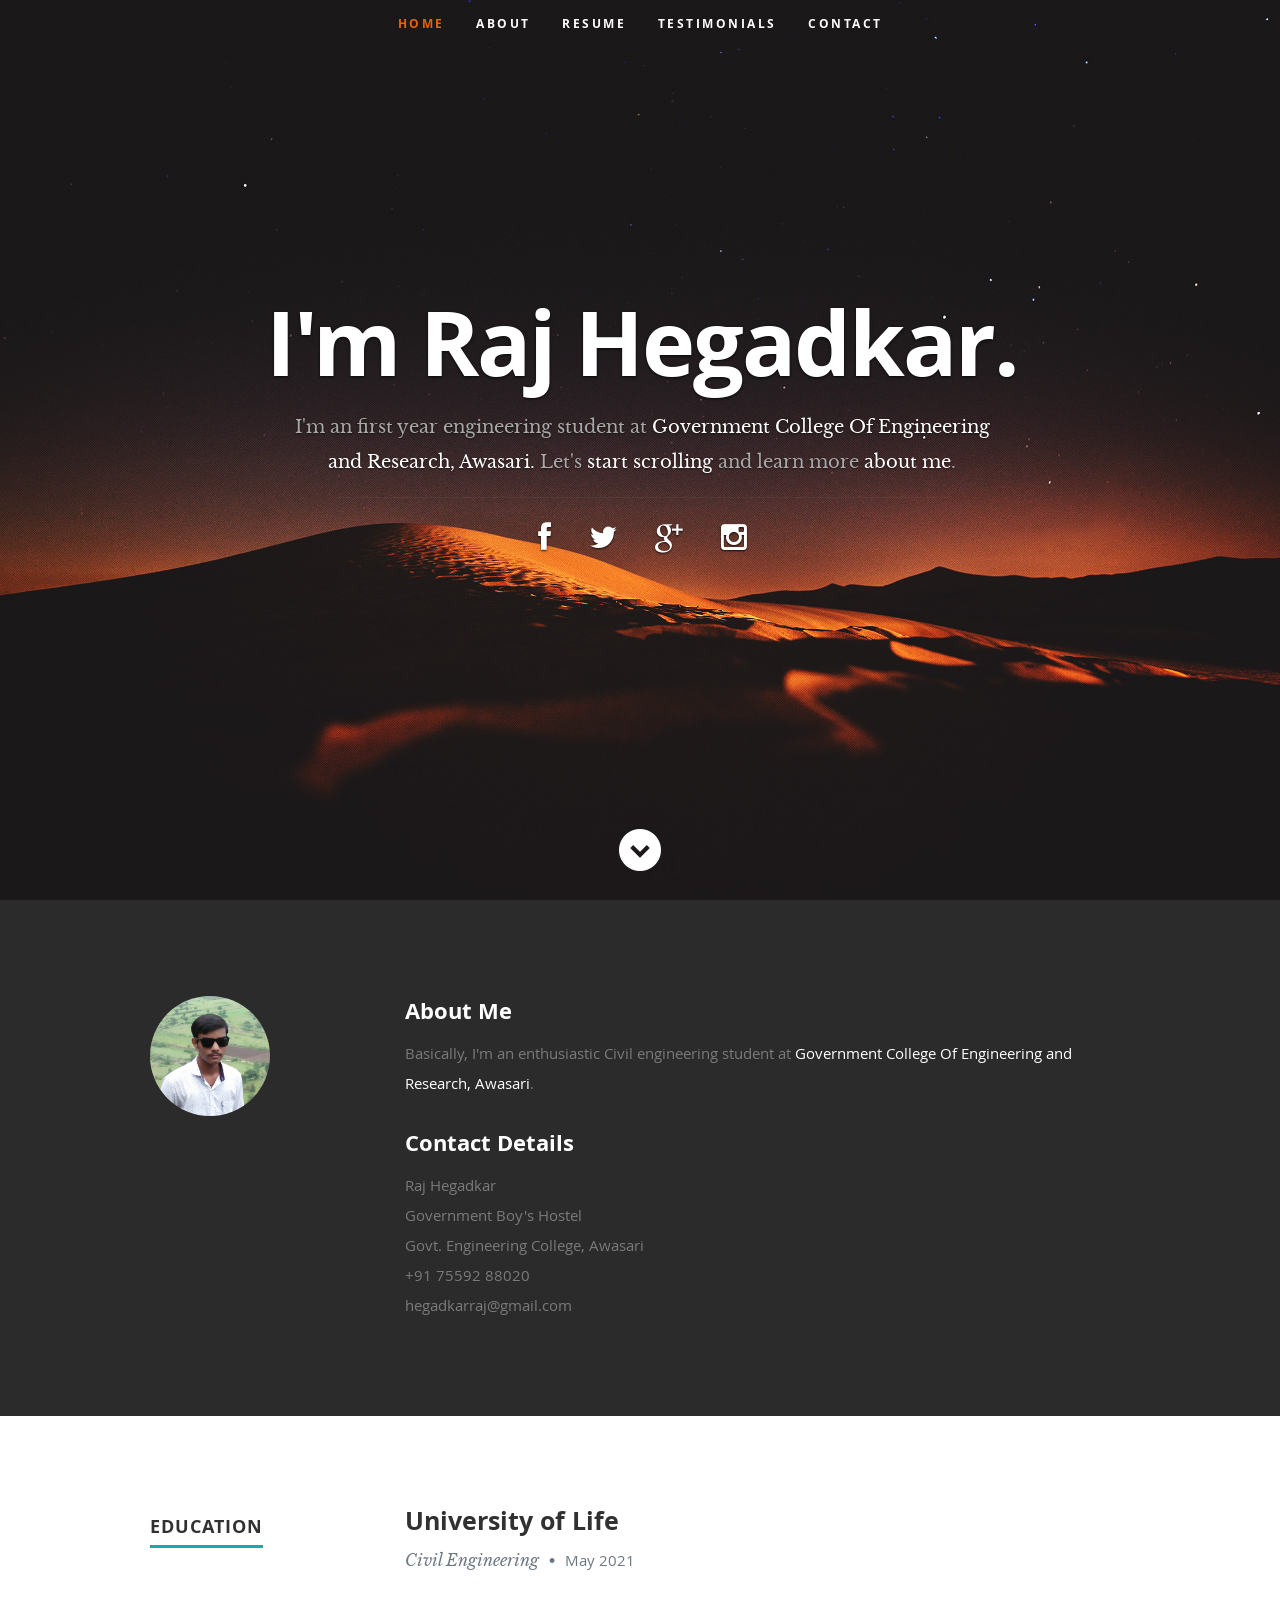
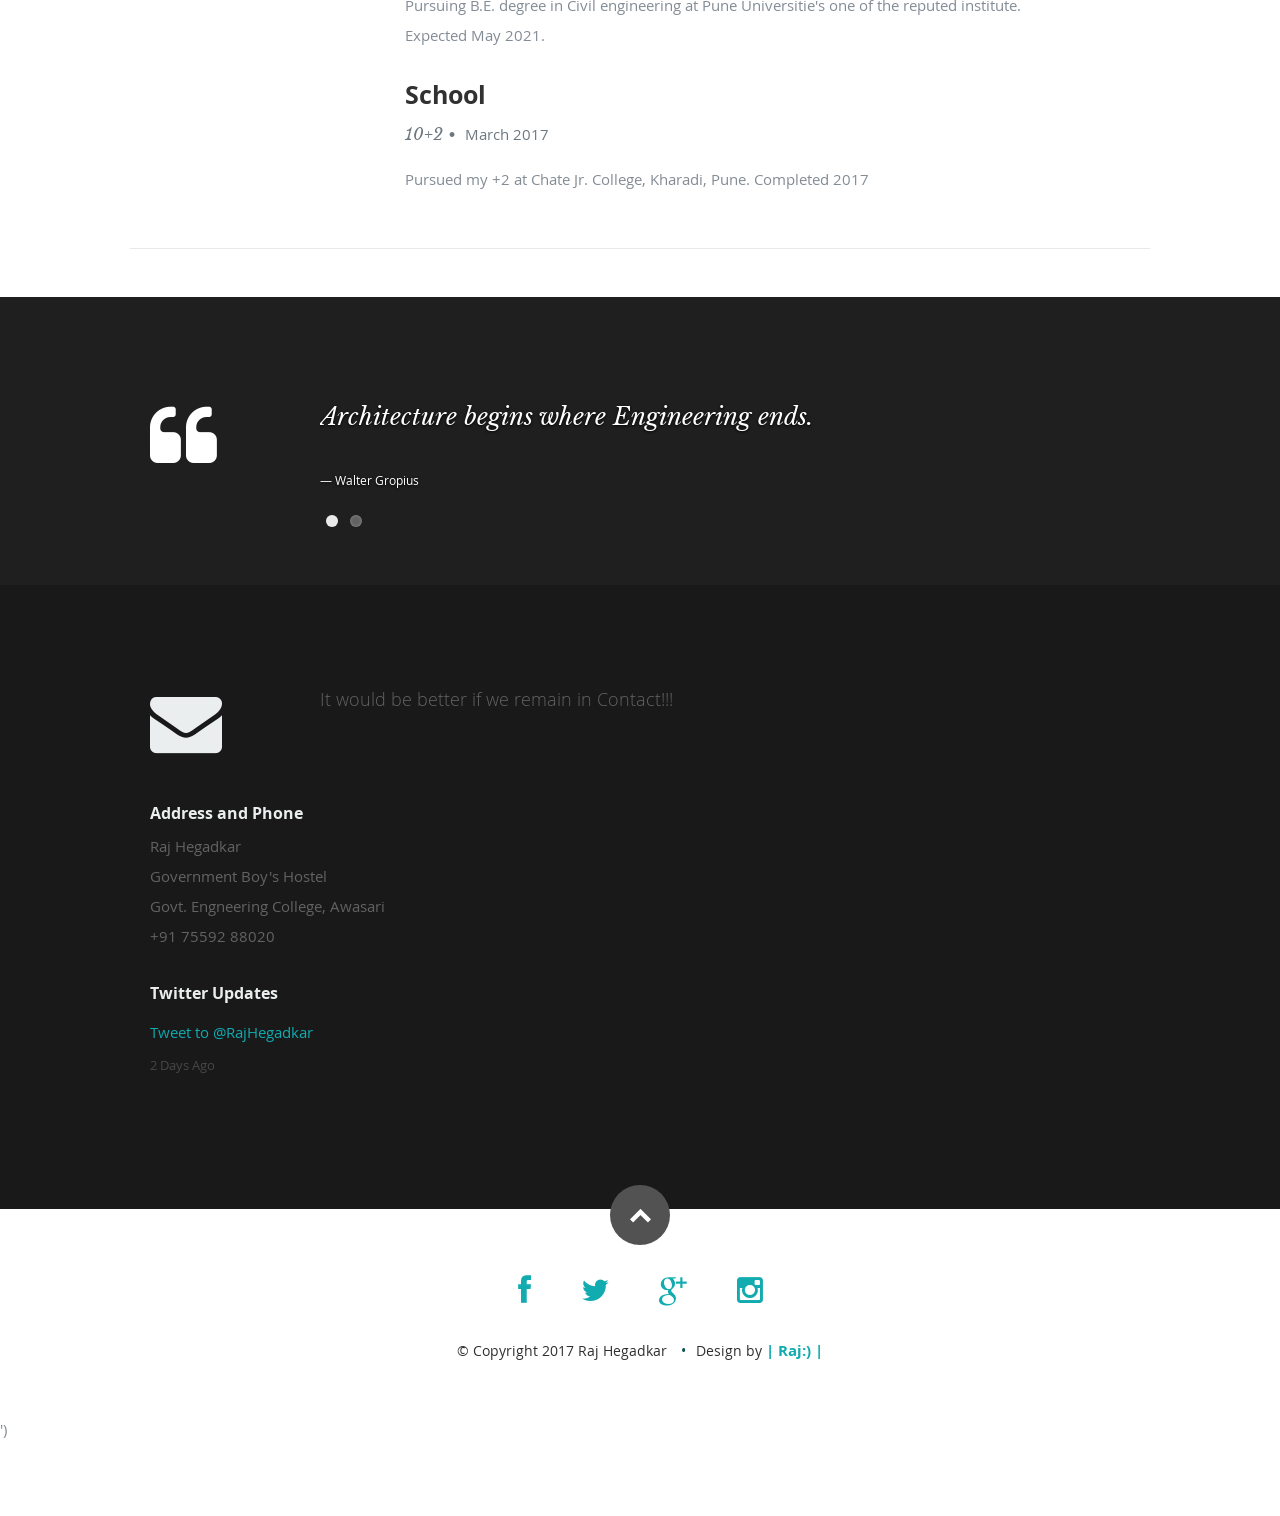
==== index.html @ 11635471 "Update index.html" ====
<!DOCTYPE html>
<!--[if lt IE 8 ]><html class="no-js ie ie7" lang="en"> <![endif]-->
<!--[if IE 8 ]><html class="no-js ie ie8" lang="en"> <![endif]-->
<!--[if (gte IE 8)|!(IE)]><!--><html class="no-js" lang="en"> <!--<![endif]-->
<head>

   <!--- Basic Page Needs
   ================================================== -->
   <meta charset="utf-8">
	<title>Raj Hegadkar | Civil Engineer </title>
	<meta name="description" content="">
	<meta name="author" content="">

   <!-- Mobile Specific Metas
   ================================================== -->
	<meta name="viewport" content="width=device-width, initial-scale=1, maximum-scale=1">

	<!-- CSS
    ================================================== -->
   <link rel="stylesheet" href="css/default.css">
	<link rel="stylesheet" href="css/layout.css">
   <link rel="stylesheet" href="css/media-queries.css">
   <link rel="stylesheet" href="css/magnific-popup.css">

   <!-- Script
   ================================================== -->
	<script src="js/modernizr.js"></script>

   <!-- Favicons
	================================================== -->
	<link rel="shortcut icon" href="favicon.png" >

</head>

<body>

   <!-- Header
   ================================================== -->
   <header id="home">

      <nav id="nav-wrap">

         <a class="mobile-btn" href="#nav-wrap" title="Show navigation">Show navigation</a>
	      <a class="mobile-btn" href="#" title="Hide navigation">Hide navigation</a>

         <ul id="nav" class="nav">
            <li class="current"><a class="smoothscroll" href="#home">Home</a></li>
            <li><a class="smoothscroll" href="#about">About</a></li>
	         <li><a class="smoothscroll" href="#resume">Resume</a></li>
            <li><a class="smoothscroll" href="#testimonials">Testimonials</a></li>
            <li><a class="smoothscroll" href="#contact">Contact</a></li>
         </ul> <!-- end #nav -->

      </nav> <!-- end #nav-wrap -->

      <div class="row banner">
         <div class="banner-text">
            <h1 class="responsive-headline">I'm Raj Hegadkar.</h1>
            <h3>I'm an first year engineering student at <span>Government College Of Engineering and Research, Awasari.</span> Let's <a class="smoothscroll" href="#about">start scrolling</a>
            and learn more <a class="smoothscroll" href="#about">about me</a>.</h3>
            <hr />
            <ul class="social">
               <li><a href="https://m.facebook.com/rajendra.hegadkar?ref=bookmarks"><i class="fa fa-facebook"></i></a></li>
               <li><a href="https://twitter.com/RajHegadkar"><i class="fa fa-twitter"></i></a></li>
               <li><a href="https://plus.google.com/103391126162908628549"><i class="fa fa-google-plus"></i></a></li>
               <li><a href="https://www.instagram.com/rajhegadkar/"><i class="fa fa-instagram"></i></a></li>
            </ul>
         </div>
      </div>

      <p class="scrolldown">
         <a class="smoothscroll" href="#about"><i class="icon-down-circle"></i></a>
      </p>

   </header> <!-- Header End -->


   <!-- About Section
   ================================================== -->
   <section id="about">

      <div class="row">

         <div class="three columns">

            <img class="profile-pic"  src="images/profilepic.jpg" alt="" />

         </div>

         <div class="nine columns main-col">

            <h2>About Me</h2>

            <p>Basically, I'm an enthusiastic Civil engineering student at <a href="http://www.gcoeara.ac.in/">Government College Of Engineering and Research, Awasari</a>. 
            </p>

            <div class="row">

               <div class="columns contact-details">

                  <h2>Contact Details</h2>
                  <p class="address">
						   <span>Raj Hegadkar</span><br>
						   <span>Government Boy's Hostel<br>
						     Govt. Engineering College, Awasari
                     </span><br>
						   <span>+91 75592 88020</span><br>
                     <span>hegadkarraj@gmail.com</span>
					   </p>

               </div>

               

            </div> <!-- end row -->

         </div> <!-- end .main-col -->

      </div>

   </section> <!-- About Section End-->


   <!-- Resume Section
   ================================================== -->
   <section id="resume">

      <!-- Education----------------------------------------------- -->
      <div class="row education">

         <div class="three columns header-col">
            <h1><span>Education</span></h1>
         </div>

         <div class="nine columns main-col">

            <div class="row item">

               <div class="twelve columns">

                  <h3>University of Life</h3>
                  <p class="info">Civil Engineering <span>&bull;</span> <em class="date">May 2021</em></p>

                  <p>
                  Pursuing B.E. degree in Civil engineering at Pune Universitie's one of the reputed institute.
Expected May 2021.
                  </p>

               </div>

            </div> <!-- item end -->

            <div class="row item">

               <div class="twelve columns">

                  <h3>School</h3>
                  <p class="info">10+2<span>&bull;</span> <em class="date">March 2017</em></p>

                  <p>
                  Pursued my +2 at Chate Jr. College, Kharadi, Pune.
Completed 2017
                  </p>

               </div>

            </div> <!-- item end -->

         </div> <!-- main-col end -->

      </div> <!-- End Education -->

  


   <!-- Testimonials Section
   ================================================== -->
   <section id="testimonials">

      <div class="text-container">

         <div class="row">

            <div class="two columns header-col">

               <h1><span>Client Testimonials</span></h1>

            </div>

            <div class="ten columns flex-container">

               <div class="flexslider">

                  <ul class="slides">

                     <li>
                        <blockquote>
                           <p>Architecture begins where Engineering ends.
                           </p>
                           <cite>Walter Gropius</cite>
                        </blockquote>
                     </li> <!-- slide ends -->

                     <li>
                        <blockquote>
                           <p>Go for civil engineering, because civil engineering is the branch of engineering which teaches you the most about managing people. Managing people is a skill which is very, very useful and applies almost regardless of what you do.
                           </p>
                           <cite>Sir John Harvey Jones</cite>
                        </blockquote>
                     </li> <!-- slide ends -->

                  </ul>

               </div> <!-- div.flexslider ends -->

            </div> <!-- div.flex-container ends -->

         </div> <!-- row ends -->

       </div>  <!-- text-container ends -->

   </section> <!-- Testimonials Section End-->


   <!-- Contact Section
   ================================================== -->
   <section id="contact">

         <div class="row section-head">

            <div class="two columns header-col">

               <h1><span>Get In Touch.</span></h1>

            </div>

            <div class="ten columns">

                  <p class="lead">It would be better if we remain in Contact!!!
                  </p>

            </div>

         </div>

         <div class="row">


            <aside class="four columns footer-widgets">

               <div class="widget widget_contact">

					   <h4>Address and Phone</h4>
					   <p class="address">
						   Raj Hegadkar<br>
						   Government Boy's Hostel<br>
						   Govt. Engneering College, Awasari<br>
						   <span>+91 75592 88020</span>
					   </p>

				   </div>

               <div class="widget widget_tweets">

                  <h4 class="widget-title">Twitter Updates</h4>

                  <ul id="twitter">
                     <li>
                        <span>
                        <a href="https://twitter.com/intent/tweet?screen_name=RajHegadkar&ref_src=twsrc%5Etfw" class="twitter-mention-button" data-show-count="false">Tweet to @RajHegadkar</a><script async src="//platform.twitter.com/widgets.js" charset="utf-8"></script>
                        </span>
                        <b><a href="#">2 Days Ago</a></b>
                     </li>
                  </ul>

		         </div>

            </aside>

      </div>

   </section> <!-- Contact Section End-->


   <!-- footer
   ================================================== -->
   <footer>

      <div class="row">

         <div class="twelve columns">

            <ul class="social-links">
               <li><a href="https://m.facebook.com/rajendra.hegadkar?ref=bookmarks"><i class="fa fa-facebook"></i></a></li>
               <li><a href="https://twitter.com/RajHegadkar"><i class="fa fa-twitter"></i></a></li>
               <li><a href="https://plus.google.com/103391126162908628549"><i class="fa fa-google-plus"></i></a></li>
               <li><a href="https://www.instagram.com/rajhegadkar/"><i class="fa fa-instagram"></i></a></li>
            </ul>

            <ul class="copyright">
               <li>&copy; Copyright 2017 Raj Hegadkar</li>
               <li>Design by <a href="https://www.instagram.com/Rajhegadkar/"><b>| Raj:) |</b></a></li>   
            </ul>

         </div>

         <div id="go-top"><a class="smoothscroll" title="Back to Top" href="#home"><i class="icon-up-open"></i></a></div>

      </div>

   </footer> <!-- Footer End-->

   <!-- Java Script
   ================================================== -->
   <script src="http://ajax.googleapis.com/ajax/libs/jquery/1.10.2/jquery.min.js"></script>
   <script>window.jQuery || document.write('<script src="js/jquery-1.10.2.min.js"></script>')</script>
   <script type="text/javascript" src="js/jquery-migrate-1.2.1.min.js"></script>

   <script src="js/jquery.flexslider.js"></script>
   <script src="js/waypoints.js"></script>
   <script src="js/jquery.fittext.js"></script>
   <script src="js/magnific-popup.js"></script>
   <script src="js/init.js"></script>

</body>

</html>
---- css/default.css ----
/*
=====================================================================
*   Ceevee v1.0 Default Stylesheet
*   url: styleshout.com
*   03-17-2014
=====================================================================

TOC:
a. Webfonts and Icon fonts
b. Reset
c. Default Styles
   1. Basic
   2. Typography
   3. Links
   4. Images
   5. Buttons
   6. Forms
d. Grid
e. Others
   1. Clearing
   2. Misc

=====================================================================  */

/* ------------------------------------------------------------------ */
/* a. Webfonts and Icon fonts
 ------------------------------------------------------------------ */

@import url("fonts.css");
@import url("fontello/css/fontello.css");
@import url("font-awesome/css/font-awesome.min.css");

/* ------------------------------------------------------------------
/* b. Reset
      Adapted from:
      Normalize.css - https://github.com/necolas/normalize.css/
      HTML5 Doctor Reset - html5doctor.com/html-5-reset-stylesheet/
/* ------------------------------------------------------------------ */

html, body, div, span, object, iframe,
h1, h2, h3, h4, h5, h6, p, blockquote, pre,
abbr, address, cite, code,
del, dfn, em, img, ins, kbd, q, samp,
small, strong, sub, sup, var,
b, i,
dl, dt, dd, ol, ul, li,
fieldset, form, label, legend,
table, caption, tbody, tfoot, thead, tr, th, td,
article, aside, canvas, details, figcaption, figure,
footer, header, hgroup, menu, nav, section, summary,
time, mark, audio, video {
   margin: 0;
   padding: 0;
   border: 0;
   outline: 0;
   font-size: 100%;
   vertical-align: baseline;
   background: transparent;
}

article,aside,details,figcaption,figure,
footer,header,hgroup,menu,nav,section {
   display: block;
}

audio,
canvas,
video {
   display: inline-block;
}

audio:not([controls]) {
   display: none;
   height: 0;
}

[hidden] { display: none; }

code, kbd, pre, samp {
   font-family: monospace, serif;
   font-size: 1em;
}

pre {
   white-space: pre;
   white-space: pre-wrap;
   word-wrap: break-word;
}

blockquote, q { quotes: &#8220 &#8220; }

blockquote:before, blockquote:after,
q:before, q:after {
   content: '';
   content: none;
}

ins {
   background-color: #ff9;
   color: #000;
   text-decoration: none;
}

mark {
   background-color: #A7F4F6;
   color: #555;
}

del { text-decoration: line-through; }

abbr[title], dfn[title] {
   border-bottom: 1px dotted;
   cursor: help;
}

table {
   border-collapse: collapse;
   border-spacing: 0;
}


/* ------------------------------------------------------------------ */
/* c. Default and Basic Styles
      Adapted from:
      Skeleton CSS Framework - http://www.getskeleton.com/
      Typeplate Typographic Starter Kit - http://typeplate.com/
/* ------------------------------------------------------------------ */

/*  1. Basic  ------------------------------------------------------- */

*,
*:before,
*:after {
   -moz-box-sizing: border-box;
   -webkit-box-sizing: border-box;
   box-sizing: border-box;
}

html {
   font-size: 62.5%;
   -webkit-font-smoothing: antialiased;
}

body {
   background: #fff;
   font-family: 'opensans-regular', sans-serif;
   font-weight: normal;
   font-size: 15px;
   line-height: 30px;
	color: #838C95;

   -webkit-font-smoothing: antialiased; /* Fix for webkit rendering */
	-webkit-text-size-adjust: 100%;
}

/*  2. Typography
       Vertical rhythm with leading derived from 6
--------------------------------------------------------------------- */

h1, h2, h3, h4, h5, h6 {
   color: #313131;
	font-family: 'opensans-bold', sans-serif;
   font-weight: normal;
}
h1 a, h2 a, h3 a, h4 a, h5 a, h6 a { font-weight: inherit; }
h1 { font-size: 38px; line-height: 42px; margin-bottom: 12px; letter-spacing: -1px; }
h2 { font-size: 28px; line-height: 36px; margin-bottom: 6px; }
h3 { font-size: 22px; line-height: 30px; margin-bottom: 12px; }
h4 { font-size: 20px; line-height: 30px; margin-bottom: 6px; }
h5 { font-size: 18px; line-height: 30px; }
h6 { font-size: 14px; line-height: 30px; }
.subheader { }

p { margin: 0 0 30px 0; }
p img { margin: 0; }
p.lead {
   font: 19px/36px 'opensans-light', sans-serif;
   margin-bottom: 18px;
}

/* for 'em' and 'strong' tags, font-size and line-height should be same with
the body tag due to rendering problems in some browsers */
em { font: 15px/30px 'opensans-italic', sans-serif; }
strong, b { font: 15px/30px 'opensans-bold', sans-serif; }
small { font-size: 11px; line-height: inherit; }

/*	Blockquotes */
blockquote {
   margin: 30px 0px;
   padding-left: 40px;
   position: relative;
}
blockquote:before {
   content: "\201C";
   opacity: 0.45;
   font-size: 80px;
   line-height: 0px;
   margin: 0;
   font-family: arial, sans-serif;

   position: absolute;
   top:  30px;
	left: 0;
}
blockquote p {
   font-family: 'librebaskerville-italic', serif;
   padding: 0;
   font-size: 18px;
   line-height: 36px;
}
blockquote cite {
   display: block;
   font-size: 12px;
   font-style: normal;
   line-height: 18px;
}
blockquote cite:before { content: "\2014 \0020"; }
blockquote cite a,
blockquote cite a:visited { color: #8B9798; border: none }

/* ---------------------------------------------------------------------
/*  Pull Quotes Markup
/*
    <aside class="pull-quote">
		<blockquote>
			<p></p>
		</blockquote>
	 </aside>
/*
/* --------------------------------------------------------------------- */
.pull-quote {
   position: relative;
	padding: 18px 30px 18px 0px;
}
.pull-quote:before,
.pull-quote:after {
	height: 1em;
	opacity: 0.45;
	position: absolute;
	font-size: 80px;
   font-family: Arial, Sans-Serif;
}
.pull-quote:before {
	content: "\201C";
	top:  33px;
	left: 0;
}
.pull-quote:after {
	content: '\201D';
	bottom: -33px;
	right: 0;
}
.pull-quote blockquote {
   margin: 0;
}
.pull-quote blockquote:before {
   content: none;
}

/* Abbreviations */
abbr {
   font-family: 'opensans-bold', sans-serif;
	font-variant: small-caps;
	text-transform: lowercase;
   letter-spacing: .5px;
	color: gray;
}
abbr:hover { cursor: help; }

/* drop cap */
.drop-cap:first-letter {
	float: left;
	margin: 0;
	padding: 14px 6px 0 0;
	font-size: 84px;
	font-family: /* Copperplate */ 'opensans-bold', sans-serif;
   line-height: 60px;
	text-indent: 0;
	background: transparent;
	color: inherit;
}

hr { border: solid #E3E3E3; border-width: 1px 0 0; clear: both; margin: 11px 0 30px; height: 0; }


/*  3. Links  ------------------------------------------------------- */

a, a:visited {
   text-decoration: none;
   outline: 0;
   color: #11ABB0;

   -webkit-transition: color .3s ease-in-out;
   -moz-transition: color .3s ease-in-out;
   -o-transition: color .3s ease-in-out;
   transition: color .3s ease-in-out;
}
a:hover, a:focus { color: #313131; }
p a, p a:visited { line-height: inherit; }


/*  4. List  --------------------------------------------------------- */

ul, ol { margin-bottom: 24px; margin-top: 12px; }
ul { list-style: none outside; }
ol { list-style: decimal; }
ol, ul.square, ul.circle, ul.disc { margin-left: 30px; }
ul.square { list-style: square outside; }
ul.circle { list-style: circle outside; }
ul.disc { list-style: disc outside; }
ul ul, ul ol,
ol ol, ol ul { margin: 6px 0 6px 30px; }
ul ul li, ul ol li,
ol ol li, ol ul li { margin-bottom: 6px; }
li { line-height: 18px; margin-bottom: 12px; }
ul.large li { }
li p { }

/* ---------------------------------------------------------------------
/*  Stats Tab Markup

    <ul class="stats-tabs">
		<li><a href="#">[value]<b>[name]</b></a></li>
	 </ul>

    Extend this object into your markup.
/*
/* --------------------------------------------------------------------- */
.stats-tabs {
   padding: 0;
   margin: 24px 0;
}
.stats-tabs li {
	display: inline-block;
	margin: 0 10px 18px 0;
	padding: 0 10px 0 0;
	border-right: 1px solid #ccc;
}
.stats-tabs li:last-child {
	margin: 0;
	padding: 0;
	border: none;
}
.stats-tabs li a {
	display: inline-block;
	font-size: 22px;
	font-family: 'opensans-bold', sans-serif;
   border: none;
   color: #313131;
}
.stats-tabs li a:hover {
   color:#11ABB0;
}
.stats-tabs li a b {
	display: block;
	margin: 6px 0 0 0;
	font-size: 13px;
	font-family: 'opensans-regular', sans-serif;
   color: #8B9798;
}

/* definition list */
dl { margin: 12px 0; }
dt { margin: 0; color:#11ABB0; }
dd { margin: 0 0 0 20px; }

/* Lining Definition Style Markup */
.lining dt,
.lining dd {
	display: inline;
	margin: 0;
}
.lining dt + dt:before,
.lining dd + dt:before {
	content: "\A";
	white-space: pre;
}
.lining dd + dd:before {
	content: ", ";
}
.lining dd:before {
	content: ": ";
	margin-left: -0.2em;
}

/* Dictionary Definition Style Markup */
.dictionary-style dt {
	display: inline;
	counter-reset: definitions;
}
.dictionary-style dt + dt:before {
	content: ", ";
	margin-left: -0.2em;
}
.dictionary-style dd {
	display: block;
	counter-increment: definitions;
}
.dictionary-style dd:before {
	content: counter(definitions, decimal) ". ";
}

/* Pagination */
.pagination {
   margin: 36px auto;
   text-align: center;
}
.pagination ul li {
   display: inline-block;
   margin: 0;
   padding: 0;
}
.pagination .page-numbers {
   font: 15px/18px 'opensans-bold', sans-serif;
   display: inline-block;
   padding: 6px 10px;
   margin-right: 3px;
   margin-bottom: 6px;
	color: #6E757C;
	background-color: #E6E8EB;

	-webkit-transition: all 200ms ease-in-out;
	-moz-transition: all 200ms ease-in-out;
	-o-transition: all 200ms ease-in-out;
	-ms-transition: all 200ms ease-in-out;
	transition: all 200ms ease-in-out;

   -moz-border-radius: 3px;
   -webkit-border-radius: 3px;
   -khtml-border-radius: 3px;
	border-radius: 3px;
}
.pagination .page-numbers:hover {
   background: #838A91;
   color: #fff;
}
.pagination .current,
.pagination .current:hover {
   background-color: #11ABB0;
   color: #fff;
}
.pagination .inactive,
.pagination .inactive:hover {
   background-color: #E6E8EB;
	color: #A9ADB2;
}
.pagination .prev, .pagination .next {}

/*  5. Images  --------------------------------------------------------- */

img {
   max-width: 100%;
   height: auto;
}
img.pull-right { margin: 12px 0px 0px 18px; }
img.pull-left { margin: 12px 18px 0px 0px; }

/*  6. Buttons  --------------------------------------------------------- */

.button,
.button:visited,
button,
input[type="submit"],
input[type="reset"],
input[type="button"] {
   font: 16px/30px 'opensans-bold', sans-serif;
   background: #11ABB0;
   display: inline-block;
	text-decoration: none;
   letter-spacing: 0;
   color: #fff;
	padding: 12px 20px;
	margin-bottom: 18px;
   border: none;
   cursor: pointer;
   height: auto;

   -webkit-transition: all .2s ease-in-out;
	-moz-transition: all .2s ease-in-out;
	-o-transition: all .2s ease-in-out;
	-ms-transition: all .2s ease-in-out;
	transition: all .2s ease-in-out;

   -moz-border-radius: 3px;
   -webkit-border-radius: 3px;
   -khtml-border-radius: 3px;
   border-radius: 3px;
}

.button:hover,
button:hover,
input[type="submit"]:hover,
input[type="reset"]:hover,
input[type="button"]:hover {
   background: #3d4145;
   color: #fff;
}

.button:active,
button:active,
input[type="submit"]:active,
input[type="reset"]:active,
input[type="button"]:active {
   background: #3d4145;
   color: #fff;
}

.button.full-width,
button.full-width,
input[type="submit"].full-width,
input[type="reset"].full-width,
input[type="button"].full-width {
	width: 100%;
	padding-left: 0 !important;
	padding-right: 0 !important;
	text-align: center;
}

/* Fix for odd Mozilla border & padding issues */
button::-moz-focus-inner,
input::-moz-focus-inner {
    border: 0;
    padding: 0;
}


/*  7. Forms  --------------------------------------------------------- */

form { margin-bottom: 24px; }
fieldset { margin-bottom: 24px; }

input[type="text"],
input[type="password"],
input[type="email"],
textarea,
select {
   display: block;
   padding: 18px 15px;
   margin: 0 0 24px 0;
   border: 0;
   outline: none;
   vertical-align: middle;
   min-width: 225px;
	max-width: 100%;
   font-size: 15px;
   line-height: 24px;
	color: #647373;
	background: #D3D9D9;

}

/* select { padding: 0;
   width: 220px;
   } */

input[type="text"]:focus,
input[type="password"]:focus,
input[type="email"]:focus,
textarea:focus {
   color: #B3B7BC;
	background-color: #3d4145;
}

textarea { min-height: 220px; }

label,
legend {
   font: 16px/24px 'opensans-bold', sans-serif;
	margin: 12px 0;
   color: #3d4145;
   display: block;
}
label span,
legend span {
	color: #8B9798;
   font: 14px/24px 'opensans-regular', sans-serif;
}

input[type="checkbox"],
input[type="radio"] {
    font-size: 15px;
    color: #737373;
}

input[type="checkbox"] { display: inline; }

/* ------------------------------------------------------------------ */
/* d. Grid
---------------------------------------------------------------------
   gutter = 40px.
/* ------------------------------------------------------------------ */

/* default
--------------------------------------------------------------- */
.row {
   width: 96%;
   max-width: 1020px;
   margin: 0 auto;
}
/* fixed width for IE8 */
.ie .row { width: 1000px ; }

.narrow .row { max-width: 980px; }

.row .row { width: auto; max-width: none; margin: 0 -20px; }

/* row clearing */
.row:before,
.row:after {
    content: " ";
    display: table;
}
.row:after {
    clear: both;
}

.column, .columns {
   position: relative;
   padding: 0 20px;
   min-height: 1px;
   float: left;
}
.column.centered, .columns.centered  {
    float: none;
    margin: 0 auto;
}

/* removed gutters */
.row.collapsed > .column,
.row.collapsed > .columns,
.column.collapsed, .columns.collapsed  { padding: 0; }

[class*="column"] + [class*="column"]:last-child { float: right; }
[class*="column"] + [class*="column"].end { float: right; }

/* column widths */
.row .one         { width: 8.33333%; }
.row .two         { width: 16.66667%; }
.row .three       { width: 25%; }
.row .four        { width: 33.33333%; }
.row .five        { width: 41.66667%; }
.row .six         { width: 50%; }
.row .seven       { width: 58.33333%; }
.row .eight       { width: 66.66667%; }
.row .nine        { width: 75%; }
.row .ten         { width: 83.33333%; }
.row .eleven      { width: 91.66667%; }
.row .twelve      { width: 100%; }

/* Offsets */
.row .offset-1    { margin-left: 8.33333%; }
.row .offset-2    { margin-left: 16.66667%; }
.row .offset-3    { margin-left: 25%; }
.row .offset-4    { margin-left: 33.33333%; }
.row .offset-5    { margin-left: 41.66667%; }
.row .offset-6    { margin-left: 50%; }
.row .offset-7    { margin-left: 58.33333%; }
.row .offset-8    { margin-left: 66.66667%; }
.row .offset-9    { margin-left: 75%; }
.row .offset-10   { margin-left: 83.33333%; }
.row .offset-11   { margin-left: 91.66667%; }

/* Push/Pull */
.row .push-1      { left: 8.33333%; }
.row .pull-1      { right: 8.33333%; }
.row .push-2      { left: 16.66667%; 	}
.row .pull-2      { right: 16.66667%; }
.row .push-3      { left: 25%; }
.row .pull-3      { right: 25%;	}
.row .push-4      { left: 33.33333%; }
.row .pull-4      { right: 33.33333%; }
.row .push-5      { left: 41.66667%; }
.row .pull-5      { right: 41.66667%; }
.row .push-6      { left: 50%; }
.row .pull-6      { right: 50%; }
.row .push-7      { left: 58.33333%; }
.row .pull-7      { right: 58.33333%; }
.row .push-8      { left: 66.66667%; 	}
.row .pull-8      { right: 66.66667%; }
.row .push-9      { left: 75%; }
.row .pull-9      { right: 75%; }
.row .push-10     { left: 83.33333%; }
.row .pull-10     { right: 83.33333%; }
.row .push-11     { left: 91.66667%; }
.row .pull-11     { right: 91.66667%; }

/* block grids
--------------------------------------------------------------------- */
.bgrid-sixths [class*="column"]   { width: 16.66667%; }
.bgrid-quarters [class*="column"] { width: 25%; }
.bgrid-thirds [class*="column"]   { width: 33.33333%; }
.bgrid-halves [class*="column"]   { width: 50%; }

[class*="bgrid"] [class*="column"] + [class*="column"]:last-child { float: left; }

/* Left clearing for block grid columns - columns that changes width in
different screen sizes. Allows columns with different heights to align
properly.
--------------------------------------------------------------------- */
.first { clear: left; }   /* first column in default screen */
.s-first { clear: none; } /* first column in smaller screens */

/* smaller screens
--------------------------------------------------------------- */
@media only screen and (max-width: 900px) {

   /* block grids on small screens */
   .s-bgrid-sixths [class*="column"]   { width: 16.66667%; }
   .s-bgrid-quarters [class*="column"] { width: 25%; }
   .s-bgrid-thirds [class*="column"]   { width: 33.33333%; }
   .s-bgrid-halves [class*="column"]   { width: 50%; }

   /* block grids left clearing */
   .first { clear: none; }
   .s-first { clear: left; }

}

/* mobile wide/smaller tablets
--------------------------------------------------------------- */
@media only screen and (max-width: 767px) {

   .row {
	   width: 460px;
	   margin: 0 auto;
      padding: 0;
	}
   .column, .columns {
	   width: auto !important;
	   float: none;
	   margin-left: 0;
	   margin-right: 0;
      padding: 0 30px;
   }
   .row .row { width: auto; max-width: none; margin: 0 -30px; }

   [class*="column"] + [class*="column"]:last-child { float: none; }
   [class*="bgrid"] [class*="column"] + [class*="column"]:last-child { float: none; }

   /* Offsets */
   .row .offset-1    { margin-left: 0%; }
   .row .offset-2    { margin-left: 0%; }
   .row .offset-3    { margin-left: 0%; }
   .row .offset-4    { margin-left: 0%; }
   .row .offset-5    { margin-left: 0%; }
   .row .offset-6    { margin-left: 0%; }
   .row .offset-7    { margin-left: 0%; }
   .row .offset-8    { margin-left: 0%; }
   .row .offset-9    { margin-left: 0%; }
   .row .offset-10   { margin-left: 0%; }
   .row .offset-11   { margin-left: 0%; }
}

/* mobile narrow
--------------------------------------------------------------- */
@media only screen and (max-width: 460px) {

   .row { width: auto; }

}

/* larger screens
--------------------------------------------------------------- */
@media screen and (min-width: 1200px) {

   .wide .row { max-width: 1180px; }

}

/* ------------------------------------------------------------------ */
/* e. Others
/* ------------------------------------------------------------------ */

/*  1. Clearing
    (http://nicolasgallagher.com/micro-clearfix-hack/
--------------------------------------------------------------------- */

.cf:before,
.cf:after {
    content: " ";
    display: table;
}
.cf:after {
    clear: both;
}

/*  2. Misc -------------------------------------------------------- */

.remove-bottom { margin-bottom: 0 !important; }
.half-bottom { margin-bottom: 12px !important; }
.add-bottom { margin-bottom: 24px !important; }
.no-border { border: none; }

.text-center  { text-align: center !important; }
.text-left    { text-align: left !important; }
.text-right   { text-align: right !important; }
.pull-left    { float: left !important; }
.pull-right   { float: right !important; }
.align-center {
	margin-left: auto !important;
	margin-right: auto !important;
	text-align: center !important;
}
---- css/layout.css ----
/*
=====================================================================
*   Ceevee v1.0 Layout Stylesheet
*   url: styleshout.com
*   03-18-2014
=====================================================================

   TOC:
   a. General Styles
   b. Header Styles
   c. About Section
   d. Resume Section
   e. Portfolio Section
   f. Call To Action Section
   g. Testimonials Section
   h. Contact Section
   i. Footer

===================================================================== */

/* ------------------------------------------------------------------ */
/* a. General Styles
/* ------------------------------------------------------------------ */

body { background: #0f0f0f; }

/* ------------------------------------------------------------------ */
/* b. Header Styles
/* ------------------------------------------------------------------ */

header {
   position: relative;
   height: 800px;
   min-height: 500px;
   width: 100%;
   background: #161415 url(../images/header-background.jpg) no-repeat top center;
   background-size: cover !important;
	-webkit-background-size: cover !important;
   text-align: center;
   overflow: hidden;
}

/* vertically center banner section */
header:before {
   content: '';
   display: inline-block;
   vertical-align: middle;
   height: 100%;
}
header .banner {
   display: inline-block;
   vertical-align: middle;
   margin: 0 auto;
   width: 85%;
   padding-bottom: 30px;s
   text-align: center;
}

header .banner-text { width: 100%; }
header .banner-text h1 {
   font: 90px/1.1em 'opensans-bold', sans-serif;
   color: #fff;
   letter-spacing: -2px;
   margin: 0 auto 18px auto;
   text-shadow: 0px 1px 3px rgba(0, 0, 0, .8);
}
header .banner-text h3 {
   font: 18px/1.9em 'librebaskerville-regular', serif;
   color: #A8A8A8;
   margin: 0 auto;
   width: 70%;
   text-shadow: 0px 1px 2px rgba(0, 0, 0, .5);
}
header .banner-text h3 span,
header .banner-text h3 a {
   color: #fff;
}
header .banner-text hr {
   width: 60%;
   margin: 18px auto 24px auto;
   border-color: #2F2D2E;
   border-color: rgba(150, 150, 150, .1);
}

/* header social links */
header .social {
   margin: 24px 0;
   padding: 0;
   font-size: 30px;
   text-shadow: 0px 1px 2px rgba(0, 0, 0, .8);
}
header .social li {
   display: inline-block;
   margin: 0 15px;
   padding: 0;
}
header .social li a { color: #fff; }
header .social li a:hover { color: #11ABB0; }

/* scrolldown link */
header .scrolldown a {
   position: absolute;
   bottom: 30px;
   left: 50%;
   margin-left: -29px;
   color: #fff;
   display: block;
   height: 42px;
   width: 42px;
   font-size: 42px;
   line-height: 42px;
   color: #fff;
   border-radius: 100%;

   -webkit-transition: all .3s ease-in-out;
   -moz-transition: all .3s ease-in-out;
   -o-transition: all .3s ease-in-out;
   transition: all .3s ease-in-out;
}
header .scrolldown a:hover { color: #11ABB0; }

/* primary navigation
--------------------------------------------------------------------- */
#nav-wrap ul, #nav-wrap li, #nav-wrap a {
	 margin: 0;
	 padding: 0;
	 border: none;
	 outline: none;
}

/* nav-wrap */
#nav-wrap {
   font: 12px 'opensans-bold', sans-serif;
   width: 100%;
   text-transform: uppercase;
   letter-spacing: 2.5px;
   margin: 0 auto;
   z-index: 100;
   position: fixed;
   left: 0;
   top: 0;
}
.opaque { background-color: #333; }

/* hide toggle button */
#nav-wrap > a.mobile-btn { display: none; }

ul#nav {
   min-height: 48px;
   width: auto;

   /* center align the menu */
   text-align: center;
}
ul#nav li {
   position: relative;
   list-style: none;
   height: 48px;
   display: inline-block;
}

/* Links */
ul#nav li a {

/* 8px padding top + 8px padding bottom + 32px line-height = 48px */

   display: inline-block;
   padding: 8px 13px;
   line-height: 32px;
	text-decoration: none;
   text-align: left;
   color: #fff;

	-webkit-transition: color .2s ease-in-out;
	-moz-transition: color .2s ease-in-out;
	-o-transition: color .2s ease-in-out;
	-ms-transition: color .2s ease-in-out;
	transition: color .2s ease-in-out;
}

ul#nav li a:active { background-color: transparent !important; }
ul#nav li.current a { color: #F06000; }


/* ------------------------------------------------------------------ */
/* c. About Section
/* ------------------------------------------------------------------ */

#about {
   background: #2B2B2B;
   padding-top: 96px;
   padding-bottom: 66px;
   overflow: hidden;
}

#about a, #about a:visited  { color: #fff; }
#about a:hover, #about a:focus { color: #11ABB0; }

#about h2 {
   font: 22px/30px 'opensans-bold', sans-serif;
   color: #fff;
   margin-bottom: 12px;
}
#about p {
   line-height: 30px;
   color: #7A7A7A;
}
#about .profile-pic {
   position: relative;
   width: 120px;
   height: 120px;
   border-radius: 100%;
}
#about .contact-details { width: 41.66667%; }
#about .download {
   width: 58.33333%;
   padding-top: 6px;
}
#about .main-col { padding-right: 5%; }
#about .download .button {
   margin-top: 6px;
   background: #444;
}
#about .download .button:hover {
   background: #fff;
   color: #2B2B2B;
}
#about .download .button i {
   margin-right: 15px;
   font-size: 20px;
}


/* ------------------------------------------------------------------ */
/* d. Resume Section
/* ------------------------------------------------------------------ */

#resume {
   background: #fff;
   padding-top: 90px;
   padding-bottom: 72px;
   overflow: hidden;
}

#resume a, #resume a:visited  { color: #11ABB0; }
#resume a:hover, #resume a:focus { color: #313131; }

#resume h1 {
   font: 18px/24px 'opensans-bold', sans-serif;
   text-transform: uppercase;
   letter-spacing: 1px;
}
#resume h1 span {
   border-bottom: 3px solid #11ABB0;
   padding-bottom: 6px;
}
#resume h3 {
   font: 25px/30px 'opensans-bold', sans-serif;
}

#resume .header-col { padding-top: 9px; }
#resume .main-col { padding-right: 10%; }

.education, .work {
   margin-bottom: 48px;
   padding-bottom: 24px;
   border-bottom: 1px solid #E8E8E8;
}
#resume .info {
   font: 16px/24px 'librebaskerville-italic', serif;
   color: #6E7881;
   margin-bottom: 18px;
   margin-top: 9px;
}
#resume .info span {
   margin-right: 5px;
   margin-left: 5px;
}
#resume .date {
   font: 15px/24px 'opensans-regular', sans-serif;
   margin-top: 6px;
}

/*----------------------------------------------*/
/*	Skill Bars
/*----------------------------------------------*/

.bars {
	width: 95%;
	float: left;
	padding: 0;
	text-align: left;
}
.bars .skills {
  	margin-top: 36px;
   list-style: none;
}
.bars li {
   position: relative;
  	margin-bottom: 60px;
  	background: #ccc;
  	height: 42px;
  	border-radius: 3px;
}
.bars li em {
	font: 15px 'opensans-bold', sans-serif;
   color: #313131;
	text-transform: uppercase;
   letter-spacing: 2px;
	font-weight: normal;
   position: relative;
	top: -36px;
}
.bar-expand {
   position: absolute;
   left: 0;
   top: 0;

   margin: 0;
   padding-right: 24px;
  	background: #313131;
   display: inline-block;
  	height: 42px;
   line-height: 42px;
   border-radius: 3px 0 0 3px;
}

.photoshop {
  	width: 60%;
  	-moz-animation: photoshop 2s ease;
  	-webkit-animation: photoshop 2s ease;
}
.illustrator {
  	width: 55%;
  	-moz-animation: illustrator 2s ease;
  	-webkit-animation: illustrator 2s ease;
}
.wordpress {
  	width: 50%;
  	-moz-animation: wordpress 2s ease;
  	-webkit-animation: wordpress 2s ease;
}
.css {
  	width: 90%;
  	-moz-animation: css 2s ease;
  	-webkit-animation: css 2s ease;
}
.html5 {
  	width: 80%;
  	-moz-animation: html5 2s ease;
  	-webkit-animation: html5 2s ease;
}
.jquery {
  	width: 50%;
  	-moz-animation: jquery 2s ease;
  	-webkit-animation: jquery 2s ease;
}

@-moz-keyframes photoshop {
  0%   { width: 0px;  }
  100% { width: 60%;  }
}
@-moz-keyframes illustrator {
  0%   { width: 0px;  }
  100% { width: 55%;  }
}
@-moz-keyframes wordpress {
  0%   { width: 0px;  }
  100% { width: 50%;  }
}
@-moz-keyframes css {
  0%   { width: 0px;  }
  100% { width: 90%;  }
}
@-moz-keyframes html5 {
  0%   { width: 0px;  }
  100% { width: 80%;  }
}
@-moz-keyframes jquery {
  0%   { width: 0px;  }
  100% { width: 50%;  }
}

@-webkit-keyframes photoshop {
  0%   { width: 0px;  }
  100% { width: 60%;  }
}
@-webkit-keyframes illustrator {
  0%   { width: 0px;  }
  100% { width: 55%;  }
}
@-webkit-keyframes wordpress {
  0%   { width: 0px;  }
  100% { width: 50%;  }
}
@-webkit-keyframes css {
  0%   { width: 0px;  }
  100% { width: 90%;  }
}
@-webkit-keyframes html5 {
  0%   { width: 0px;  }
  100% { width: 80%;  }
}
@-webkit-keyframes jquery {
  0%   { width: 0px;  }
  100% { width: 50%;  }
}

/* ------------------------------------------------------------------ */
/* e. Portfolio Section
/* ------------------------------------------------------------------ */

#portfolio {
   background: #ebeeee;
   padding-top: 90px;
   padding-bottom: 60px;
}
#portfolio h1 {
   font: 15px/24px 'opensans-semibold', sans-serif;
   text-transform: uppercase;
   letter-spacing: 1px;
   text-align: center;
   margin-bottom: 48px;
   color: #95A3A3;
}

/* Portfolio Content */
#portfolio-wrapper .columns { margin-bottom: 36px; }
.portfolio-item .item-wrap {
   background: #fff;
   overflow: hidden;
   position: relative;

   -webkit-transition: all 0.3s ease-in-out;
	-moz-transition: all 0.3s ease-in-out;
	-o-transition: all 0.3s ease-in-out;
	-ms-transition: all 0.3s ease-in-out;
	transition: all 0.3s ease-in-out;
}
.portfolio-item .item-wrap a {
   display: block;
   cursor: pointer;
}

/* overlay */
.portfolio-item .item-wrap .overlay {
   position: absolute;
   left: 0;
   top: 0;
   width: 100%;
   height: 100%;

	opacity: 0;
	-moz-opacity: 0;
	filter:alpha(opacity=0);

   -webkit-transition: opacity 0.3s ease-in-out;
	-moz-transition: opacity 0.3s ease-in-out;
	-o-transition: opacity 0.3s ease-in-out;
	transition: opacity 0.3s ease-in-out;

   background: url(../images/overlay-bg.png) repeat;
}
.portfolio-item .item-wrap .link-icon {
   display: block;
   color: #fff;
   height: 30px;
   width: 30px;
   font-size: 18px;
   line-height: 30px;
   text-align: center;

   opacity: 0;
	-moz-opacity: 0;
	filter:alpha(opacity=0);

   -webkit-transition: opacity 0.3s ease-in-out;
	-moz-transition: opacity 0.3s ease-in-out;
	-o-transition: opacity 0.3s ease-in-out;
	transition: opacity 0.3s ease-in-out;

   position: absolute;
   top: 50%;
   left: 50%;
   margin-left: -15px;
   margin-top: -15px;
}
.portfolio-item .item-wrap img {
   vertical-align: bottom;
}
.portfolio-item .portfolio-item-meta { padding: 18px }
.portfolio-item .portfolio-item-meta h5 {
   font: 14px/21px 'opensans-bold', sans-serif;
   color: #fff;
}
.portfolio-item .portfolio-item-meta p {
   font: 12px/18px 'opensans-light', sans-serif;
   color: #c6c7c7;
   margin-bottom: 0;
}

/* on hover */
.portfolio-item:hover .overlay {
	opacity: 1;
	-moz-opacity: 1;
	filter:alpha(opacity=100);
}
.portfolio-item:hover .link-icon {
   opacity: 1;
	-moz-opacity: 1;
	filter:alpha(opacity=100);
}

/* popup modal */
.popup-modal {
	max-width: 550px;
	background: #fff;
	position: relative;
	margin: 0 auto;
}
.popup-modal .description-box { padding: 12px 36px 18px 36px; }
.popup-modal .description-box h4 {
   font: 15px/24px 'opensans-bold', sans-serif;
	margin-bottom: 12px;
   color: #111;
}
.popup-modal .description-box p {
	font: 14px/24px 'opensans-regular', sans-serif;
   color: #A1A1A1;
   margin-bottom: 12px;
}
.popup-modal .description-box .categories {
   font: 11px/21px 'opensans-light', sans-serif;
   color: #A1A1A1;
   text-transform: uppercase;
   letter-spacing: 2px;
   display: block;
   text-align: left;
}
.popup-modal .description-box .categories i {
   margin-right: 8px;
}
.popup-modal .link-box {
   padding: 18px 36px;
   background: #111;
   text-align: left;
}
.popup-modal .link-box a {
   color: #fff;
	font: 11px/21px 'opensans-bold', sans-serif;
	text-transform: uppercase;
   letter-spacing: 3px;
   cursor: pointer;
}
.popup-modal a:hover {	color: #00CCCC; }
.popup-modal a.popup-modal-dismiss { margin-left: 24px; }


/* fadein/fadeout effect for modal popup
/* ------------------------------------------------------------------ */

/* content at start */
.mfp-fade.mfp-wrap .mfp-content .popup-modal {
   opacity: 0;
   -webkit-transition: all 200ms ease-in-out;
	-moz-transition: all 200ms ease-in-out;
	-o-transition: all 200ms ease-in-out;
	-ms-transition: all 200ms ease-in-out;
   transition: all 200ms ease-in-out;
}
/* content fadein */
.mfp-fade.mfp-wrap.mfp-ready .mfp-content .popup-modal {
   opacity: 1;
}
/* content fadeout */
.mfp-fade.mfp-wrap.mfp-removing .mfp-content .popup-modal {
   opacity: 0;
}

/* ------------------------------------------------------------------ */
/* f. Call To Action Section
/* ------------------------------------------------------------------ */

#call-to-action {
   background: #212121;
   padding-top: 66px;
   padding-bottom: 48px;
}
#call-to-action h1 {
   font: 18px/24px 'opensans-bold', sans-serif;
   text-transform: uppercase;
   letter-spacing: 3px;
   color: #fff;
}
#call-to-action h1 span { display: none; }
#call-to-action .header-col h1:before {
   font-family: 'FontAwesome';
   content: "\f0ac";
	padding-right: 10px;
	font-size: 72px;
   line-height: 72px;
   text-align: left;
   float: left;
   color: #fff;
}
#call-to-action .action {
   margin-top: 12px;
}
#call-to-action h2 {
   font: 28px/36px 'opensans-bold', sans-serif;
   color: #EBEEEE;
   margin-bottom: 6px;
}
#call-to-action h2 a {
   color: inherit;
}
#call-to-action p {
   color: #636363;
   font-size: 17px;
}
/*#
call-to-action .button {
	color:#fff;
   background: #0D0D0D;
}
*/
#call-to-action .button:hover,
#call-to-action .button:active {
   background: #FFFFFF;
   color: #0D0D0D;
}
#call-to-action p span {
	font-family: 'opensans-semibold', sans-serif; 
	color: #D8D8D8;
}

/* ------------------------------------------------------------------
/* g. Testimonials
/* ------------------------------------------------------------------ */

#testimonials {
   background: #1F1F1F url(../images/testimonials-bg.jpg) no-repeat center center;
   background-size: cover !important;
	-webkit-background-size: cover !important;
   background-attachment: fixed;

   position: relative;
   min-height: 200px;
   width: 100%;
   overflow: hidden;
}
#testimonials .text-container {
   padding-top: 96px;
   padding-bottom: 66px;
}
#testimonials h1 {
   font: 18px/24px 'opensans-bold', sans-serif;   
   text-transform: uppercase;
   letter-spacing: 3px;
   color: #fff;
}
#testimonials h1 span { display: none; }
#testimonials .header-col { padding-top: 9px; }
#testimonials .header-col h1:before {
   font-family: 'FontAwesome';
   content: "\f10d";
	padding-right: 10px;
	font-size: 72px;
   line-height: 72px;
   text-align: left;
   float: left;
   color: #fff;
}

/*	Blockquotes */
#testimonials blockquote {
   margin: 0 0px 30px 0px;
   padding-left: 0;
   position: relative;
   text-shadow: 0px 1px 3px rgba(0, 0, 0, 1);
}
#testimonials blockquote:before { content: none; }
#testimonials blockquote p {
   font-family: 'librebaskerville-italic', serif;
   padding: 0;
   font-size: 24px;
   line-height: 48px;
   color: #fff
}
#testimonials blockquote cite {
   display: block;
   font-size: 12px;
   font-style: normal;
   line-height: 18px;
   color: #fff;
}
#testimonials blockquote cite:before { content: "\2014 \0020"; }
#testimonials blockquote cite a,
#testimonials blockquote cite a:visited { color: #8B9798; border: none }

/* Flex Slider
/* ------------------------------------------------------------------ */

/* Reset */
.flexslider a:active,
.flexslider a:focus  { outline: none; }
.slides,
.flex-control-nav,
.flex-direction-nav { margin: 0; padding: 0; list-style: none; }
.slides li { margin: 0; padding: 0;}

/* Necessary Styles */
.flexslider {
   position: relative;
   zoom: 1;
   margin: 0;
   padding: 0;
}
.flexslider .slides { zoom: 1; }
.flexslider .slides > li { position: relative; }

/* Hide the slides before the JS is loaded. Avoids image jumping */
.flexslider .slides > li { display: none; -webkit-backface-visibility: hidden; }
/* Suggested container for slide animation setups. Can replace this with your own */
.flex-container { zoom: 1; position: relative; }

/* Clearfix for .slides */
.slides:before,
.slides:after {
   content: " ";
   display: table;
}
.slides:after {
   clear: both;
}

/* No JavaScript Fallback */
/* If you are not using another script, such as Modernizr, make sure you
 * include js that eliminates this class on page load */
.no-js .slides > li:first-child { display: block; }

/* Slider Styles */
.slides { zoom: 1; }
.slides > li {
   /*margin-right: 5px; */
   overflow: hidden;
}

/* Control Nav */
.flex-control-nav {
    width: 100%;
    position: absolute;
    bottom: -20px;
    text-align: left;
}
.flex-control-nav li {
    margin: 0 6px;
    display: inline-block;
    zoom: 1;
    *display: inline;
}
.flex-control-paging li a {
    width: 12px;
    height: 12px;
    display: block;
    background: #ddd;
    background: rgba(255, 255, 255, .3);
    cursor: pointer;
    text-indent: -9999px;
    -webkit-border-radius: 20px;
    -moz-border-radius: 20px;
    -o-border-radius: 20px;
    border-radius: 20px;
    box-shadow: inset 0 0 3px rgba(255, 255, 255, .3);
}
.flex-control-paging li a:hover {
    background: #CCC;
    background: rgba(255, 255, 255, .7);
}
.flex-control-paging li a.flex-active {
    background: #fff;
    background: rgba(255, 255, 255, .9);
    cursor: default;
}

/* ------------------------------------------------------------------ */
/* h. Contact Section
/* ------------------------------------------------------------------ */

#contact {
   background: #191919;
   padding-top: 96px;
   padding-bottom: 102px;
   color: #636363;
}
#contact .section-head { margin-bottom: 42px; }

#contact a, #contact a:visited  { color: #11ABB0; }
#contact a:hover, #contact a:focus { color: #fff; }

#contact h1 {
   font: 18px/24px 'opensans-bold', sans-serif;
   text-transform: uppercase;
   letter-spacing: 3px;
   color: #EBEEEE;
   margin-bottom: 6px;
}
#contact h1 span { display: none; }
#contact h1:before {
   font-family: 'FontAwesome';
   content: "\f0e0";
	padding-right: 10px;
	font-size: 72px;
   line-height: 72px;
   text-align: left;
   float: left;
   color: #ebeeee;
}

#contact h4 {
   font: 16px/24px 'opensans-bold', sans-serif;
   color: #EBEEEE;
   margin-bottom: 6px;
}
#contact p.lead {
   font: 18px/36px 'opensans-light', sans-serif;
   padding-right: 3%;
}
#contact .header-col { padding-top: 6px; }


/* contact form */
#contact form { margin-bottom: 30px; }
#contact label {
   font: 15px/24px 'opensans-bold', sans-serif;
   margin: 12px 0;
   color: #EBEEEE;
	display: inline-block;
	float: left;
   width: 26%;
}
#contact input,
#contact textarea,
#contact select {
   padding: 18px 20px;
	color: #eee;
	background: #373233;
	margin-bottom: 42px;
	border: 0;
	outline: none;
   font-size: 15px;
   line-height: 24px;
   width: 65%;
}
#contact input:focus,
#contact textarea:focus,
#contact select:focus {
	color: #fff;
	background-color: #11ABB0;
}
#contact button.submit {
	text-transform: uppercase;
	letter-spacing: 3px;
	color:#fff;
   background: #0D0D0D;
	border: none;
   cursor: pointer;
   height: auto;
   display: inline-block;
	border-radius: 3px;
   margin-left: 26%;
}
#contact button.submit:hover {
	color: #0D0D0D;
	background: #fff;
}
#contact span.required {
	color: #11ABB0;
	font-size: 13px;
}
#message-warning, #message-success {
   display: none;
	background: #0F0F0F;
	padding: 24px 24px;
	margin-bottom: 36px;
   width: 65%;
   margin-left: 26%;
}
#message-warning { color: #D72828; }
#message-success { color: #11ABB0; }

#message-warning i,
#message-success i {
   margin-right: 10px;
}
#image-loader {
   display: none;
   position: relative;
   left: 18px;
   top: 17px;
}


/* Twitter Feed */
#twitter {
   margin-top: 12px;
   padding: 0;
}
#twitter li {
   margin: 6px 0px 12px 0;
   line-height: 30px;
}
#twitter li span {
   display: block;
}
#twitter li b a {
   font: 13px/36px 'opensans-regular', Sans-serif;
   color: #474747 !important;
   border: none;
}


/* ------------------------------------------------------------------ */
/* i. Footer
/* ------------------------------------------------------------------ */

footer {
   padding-top: 48px;
   margin-bottom: 48px;
   color: #303030;
   font-size: 14px;
   text-align: center;
   position: relative;
}

footer a, footer a:visited { color: #525252; }
footer a:hover, footer a:focus { color: #fff; }

/* copyright */
footer .copyright {
    margin: 0;
    padding: 0;
 }
footer .copyright li {
    display: inline-block;
    margin: 0;
    padding: 0;
    line-height: 24px;
}
.ie footer .copyright li {
   display: inline;
}
footer .copyright li:before {
    content: "\2022";
    padding-left: 10px;
    padding-right: 10px;
    color: #095153;
}
footer .copyright  li:first-child:before {
    display: none;
}

/* social links */
footer .social-links {
   margin: 18px 0 30px 0;
   padding: 0;
   font-size: 30px;
}
footer .social-links li {
    display: inline-block;
    margin: 0;
    padding: 0;
    margin-left: 42px;
    color: #F06000;
}

footer .social-links li:first-child { margin-left: 0; }

/* Go To Top Button */
#go-top {
	position: absolute;
	top: -24px;
   left: 50%;
   margin-left: -30px;
}
#go-top a {
	text-decoration: none;
	border: 0 none;
	display: block;
	width: 60px;
	height: 60px;
	background-color: #525252;

	-webkit-transition: all 0.2s ease-in-out;
   -moz-transition: all 0.2s ease-in-out;
   -o-transition: all 0.2s ease-in-out;
   -ms-transition: all 0.2s ease-in-out;
   transition: all 0.2s ease-in-out;

   color: #fff;
   font-size: 21px;
   line-height: 60px;
 	border-radius: 100%;
}
#go-top a:hover { background-color: #0F9095; }
---- css/media-queries.css ----
/* ==================================================================

*   Ceevee Media Queries
*   url: styleshout.com
*   03-18-2014

/* ================================================================== */


/* screenwidth less than 1024px
--------------------------------------------------------------------- */
@media only screen and (max-width: 1024px) {

    /* header styles
   ------------------------------------------------------------------ */
   header .banner-text h1 {
      font: 80px/1.1em 'opensans-bold', sans-serif;
      letter-spacing: -1px;
      margin: 0 auto 12px auto;
   }

}

/* screenwidth less than 900px
--------------------------------------------------------------------- */
@media only screen and (max-width: 900px) {

    /* header styles
   ------------------------------------------------------------------ */
   header .banner { padding-bottom: 12px; }
   header .banner-text h1 {
      font: 78px/1.1em 'opensans-bold', sans-serif;
      letter-spacing: -1px;      
   }
   header .banner-text h3 {
      font: 17px/1.9em 'librebaskerville-regular', serif;
      width: 80%;
   }
   header .banner-text hr {
      width: 65%;
      margin: 12px auto;
   }
   /* nav-wrap */
   #nav-wrap {
      font: 11px 'opensans-bold', sans-serif;
      letter-spacing: 1.5px;
   }


   /* About Section
   ------------------------------------------------------------------- */
   #about .profile-pic {
      width: 114px;
      height: 114px;
      margin-left: 12px;
   }
   #about .contact-details { width: 50%; }
   #about .download { width: 50%; }

   /* Resume Section
   ------------------------------------------------------------------- */
   #resume h1 { font: 16px/24px 'opensans-bold', sans-serif; }
   #resume .main-col { padding-right: 5%; }   

   /* Testimonials Section
   ------------------------------------------------------------------- */
   #testimonials .header-col h1:before {
      font-size: 66px;
      line-height: 66px;
   }
   #testimonials blockquote p {
      font-size: 22px;
      line-height: 46px;      
   }

    /* Call to Action Section
   ------------------------------------------------------------------- */
   #call-to-action .header-col h1:before {
      font-size: 66px;
      line-height: 66px;
   }

   /* Contact Section
   ------------------------------------------------------------------- */
   #contact .section-head { margin-bottom: 30px; }
   #contact .header-col h1:before {
      font-size: 66px;
      line-height: 66px;
   }
   #contact .section-head p.lead { font: 17px/33px opensans-light, sans-serif; }


}

/* mobile wide/smaller tablets
---------------------------------------------------------------------- */

@media only screen and (max-width: 767px) {

   /* mobile navigation
   -------------------------------------------------------------------- */
   #nav-wrap {
      font: 12px 'opensans-bold', sans-serif;
      background: transparent !important;
      letter-spacing: 1.5px;  
      width: auto;
      position: fixed;
      top: 0;
      right: 0;
   }
   #nav-wrap > a {
	   width: 48px;
		height: 48px;
		text-align: left;
		background-color: #CC5200;
		position: relative;
      border: none;
      float: right;

      font: 0/0 a;
      text-shadow: none;
      color: transparent;

      position: relative;
      top: 0px;
      right: 30px;
   }

	#nav-wrap > a:before,
   #nav-wrap > a:after {
	   position: absolute;
		border: 2px solid #fff;
		top: 35%;
		left: 25%;
		right: 25%;
		content: '';
	}
   #nav-wrap > a:after { top: 60%; }

   /* toggle buttons */
	#nav-wrap:not( :target ) > a:first-of-type,
	#nav-wrap:target > a:last-of-type  {
	   display: block;
	}

   /* hide menu panel */
   #nav-wrap ul#nav {
      height: auto;
		display: none;
      clear: both;
      width: auto; 
      float: right;     

      position: relative;
      top: 12px;
      right: 0;
   }

   /* display menu panels */
	#nav-wrap:target > ul#nav	{
	   display: block;
      padding: 30px 20px 48px 20px;
      background: #1f2024;
      margin: 0 30px;
      clear: both;
   }

   ul#nav li {
      display: block;
      height: auto;      
      margin: 0 auto; 
      padding: 0 4%;           
      text-align: left;
      border-bottom: 1px solid #2D2E34;
      border-bottom-style: dotted; 
   }
  
   ul#nav li a {  
      display: block;    
      margin: 0;
      padding: 0;      
      margin: 12px 0; 
      line-height: 16px; /* reset line-height from 48px */
      border: none;
   }  


   /* Header Styles
   -------------------------------------------------------------------- */
   header .banner {
      padding-bottom: 12px;
      padding-top: 6px;
   }
   header .banner-text h1 { font: 68px/1.1em 'opensans-bold', sans-serif; }
   header .banner-text h3 {
      font: 16px/1.9em 'librebaskerville-regular', serif;
      width: 85%;
   }
   header .banner-text hr {
      width: 80%;
      margin: 18px auto;
   }

   /* header social links */
   header .social {
      margin: 18px 0 24px 0;
      font-size: 24px;
      line-height: 36px;      
   }
   header .social li { margin: 0 10px; }

    /* scrolldown link */
   header .scrolldown { display: none; }


   /* About Section
   -------------------------------------------------------------------- */
   #about .profile-pic { display: none; }
   #about .download .button {
      width: 100%;
      text-align: center;
      padding: 15px 20px;
   }
   #about .main-col { padding-right: 30px; }


   /* Resume Section
   --------------------------------------------------------------------- */
   #resume .header-col {
      padding-top: 0;
      margin-bottom: 48px;
      text-align: center;
   }
   #resume h1 { letter-spacing: 3px; }
   #resume .main-col { padding-right: 30px; }
   #resume h3, #resume .info { text-align: center; }
      
   .bars { width: 100%; }


   /* Call To Action Section
   /* ----------------------------------------------------------------- */
   #call-to-action { text-align: center; }
   #call-to-action h1 {
      font: 16px/24px 'opensans-bold', sans-serif;
      text-align: center;
      margin-bottom: 30px;
      text-shadow: 0px 1px 3px rgba(0, 0, 0, 1);
   }
   #call-to-action h1 span { display: block; }
   #call-to-action .header-col h1:before { content: none; }
   #call-to-action p { font-size: 15px; }


   /* Portfolio Section
   /* ----------------------------------------------------------------- */
   #portfolio-wrapper .columns { margin-bottom: 40px; }
   .popup-modal {	max-width: 85%; }


   /* Testimonials Section
   ----------------------------------------------------------------------- */
   #testimonials .text-container { text-align: center; }
   #testimonials h1 {
      font: 16px/24px 'opensans-bold', sans-serif;
      text-align: center;
      margin-bottom: 30px;
      text-shadow: 0px 1px 3px rgba(0, 0, 0, 1);
   }
   #testimonials h1 span { display: block; }
   #testimonials .header-col h1:before { content: none; }
   #testimonials blockquote { padding-bottom: 24px; }
   #testimonials blockquote p {
      font-size: 20px;
      line-height: 42px;      
   }

   /* Control Nav */
   .flex-control-nav {
      text-align: center;
      margin-left: -30px;
   }


   /* contact Section
   ----------------------------------------------------------------------- */
   #contact { padding-bottom: 66px; }
   #contact .section-head { margin-bottom: 12px; }
   #contact .section-head h1 {
      font: 16px/24px 'opensans-bold', sans-serif;            
      text-align: center;   
      margin-bottom: 30px;
      text-shadow: 0px 1px 3px rgba(0, 0, 0, 1);
   }  
   #contact h1 span { display: block; }
   #contact .header-col { padding-top: 0; }
   #contact .header-col h1:before { content: none;	}
   #contact .section-head p.lead { text-align: center;}

   /* form */
   #contact label {
      float: none;
      width: 100%;
   }
   #contact input,
   #contact textarea,
   #contact select {
     	margin-bottom: 6px;    	
      width: 100%;
   }
   #contact button.submit { margin: 30px 0 24px 0; }
   #message-warning, #message-success {
      width: 100%;
      margin-left: 0;
   }


   /* footer
   ------------------------------------------------------------------------ */
  
   /* copyright */
   footer .copyright li:before { content: none; }
   footer .copyright li { margin-right: 12px; }

   /* social links */
   footer .social-links { font-size: 22px; }
   footer .social-links li { margin-left: 18px; }

   /* Go To Top Button */
   #go-top { margin-left: -22px; }
   #go-top a {
   	width: 54px;
   	height: 54px;
      font-size: 18px;
      line-height: 54px;
   }


}

/* mobile narrow
  -------------------------------------------------------------------------- */

@media only screen and (max-width: 480px) {

   /* mobile navigation
   -------------------------------------------------------------------- */
   #nav-wrap ul#nav { width: auto; float: none; }

   /* header styles
   -------------------------------------------------------------------- */
   header .banner { padding-top: 24px; }
   header .banner-text h1 {
      font: 40px/1.1em 'opensans-bold', sans-serif;      
      margin: 0 auto 24px auto;
   }
   header .banner-text h3 {
      font: 14px/1.9em 'librebaskerville-regular', sans-serif;
      width: 90%;
   }
  
   /* header social links */
   header .social { font-size: 20px;}
   header .social li { margin: 0 6px; }

   /* footer
   ------------------------------------------------------------------------ */

   /* social links */
   footer .social-links { font-size: 20px; }
   footer .social-links li { margin-left: 14px; }   

}
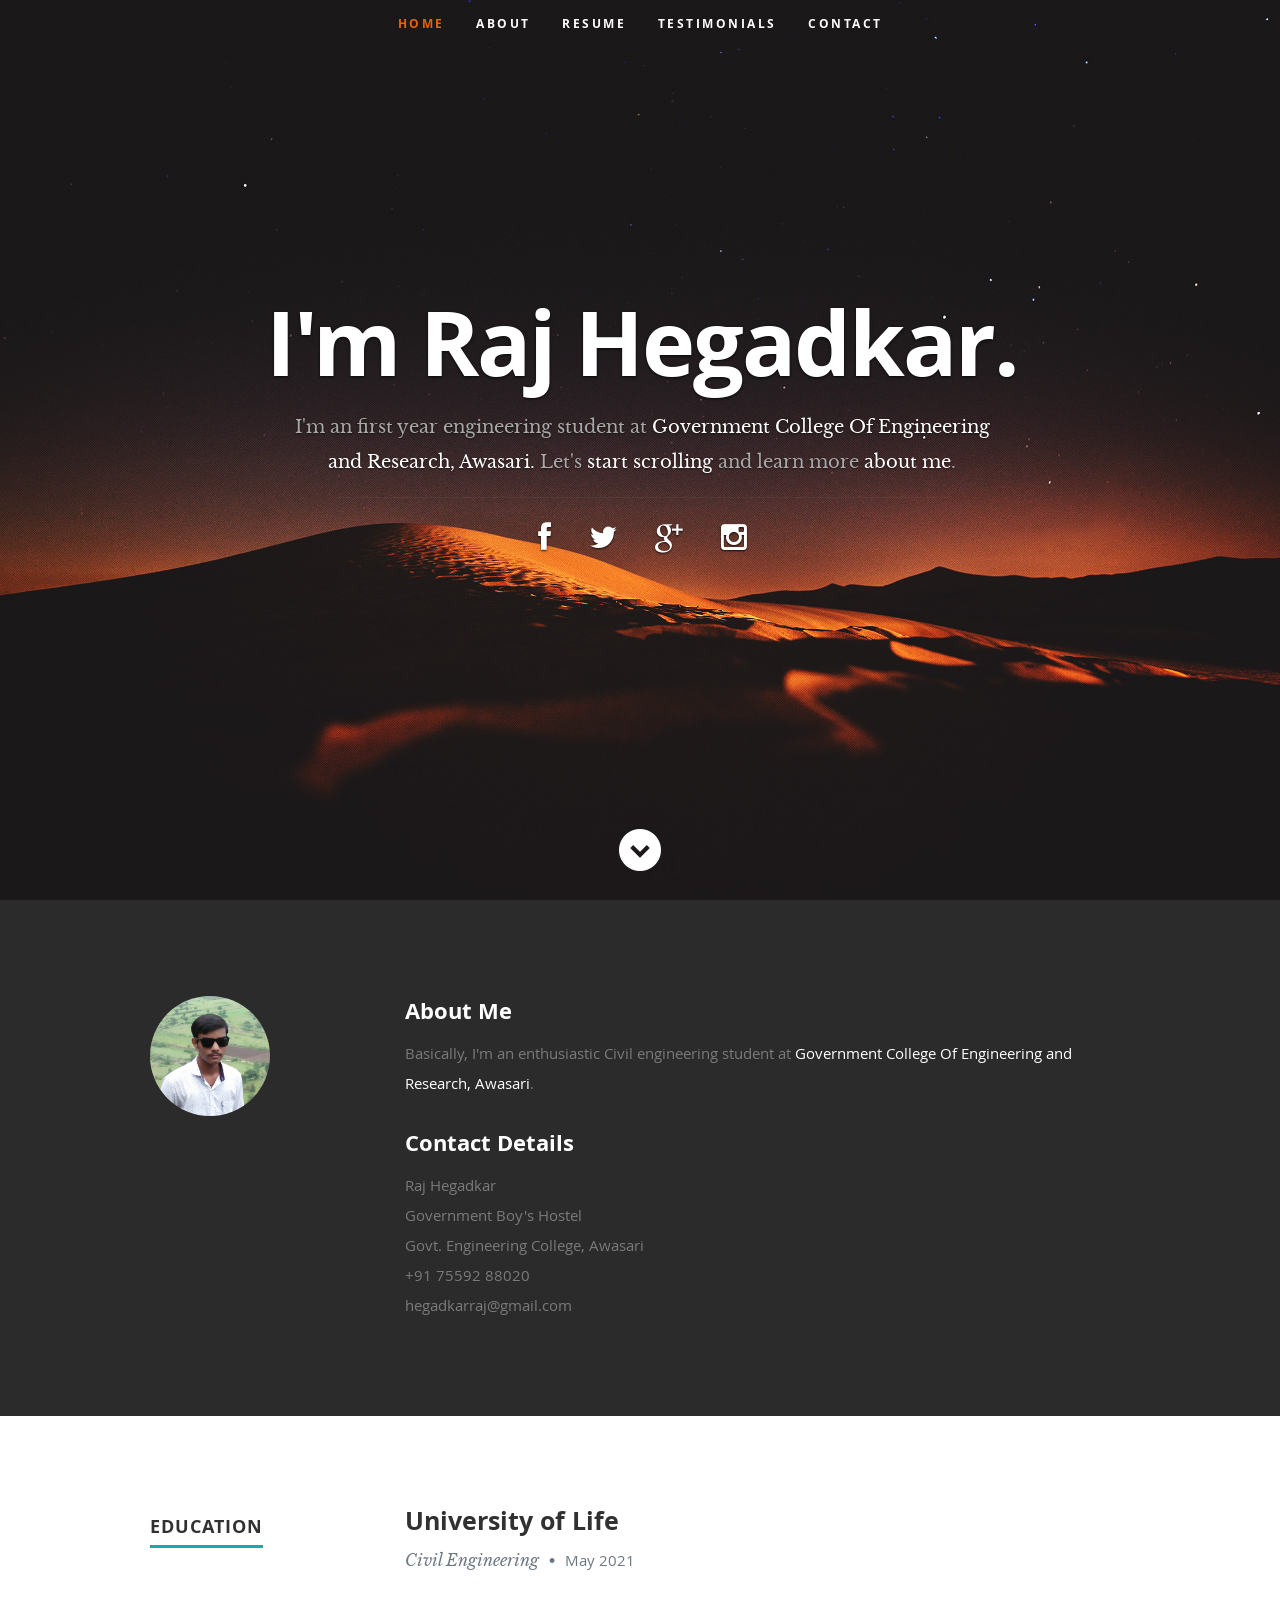
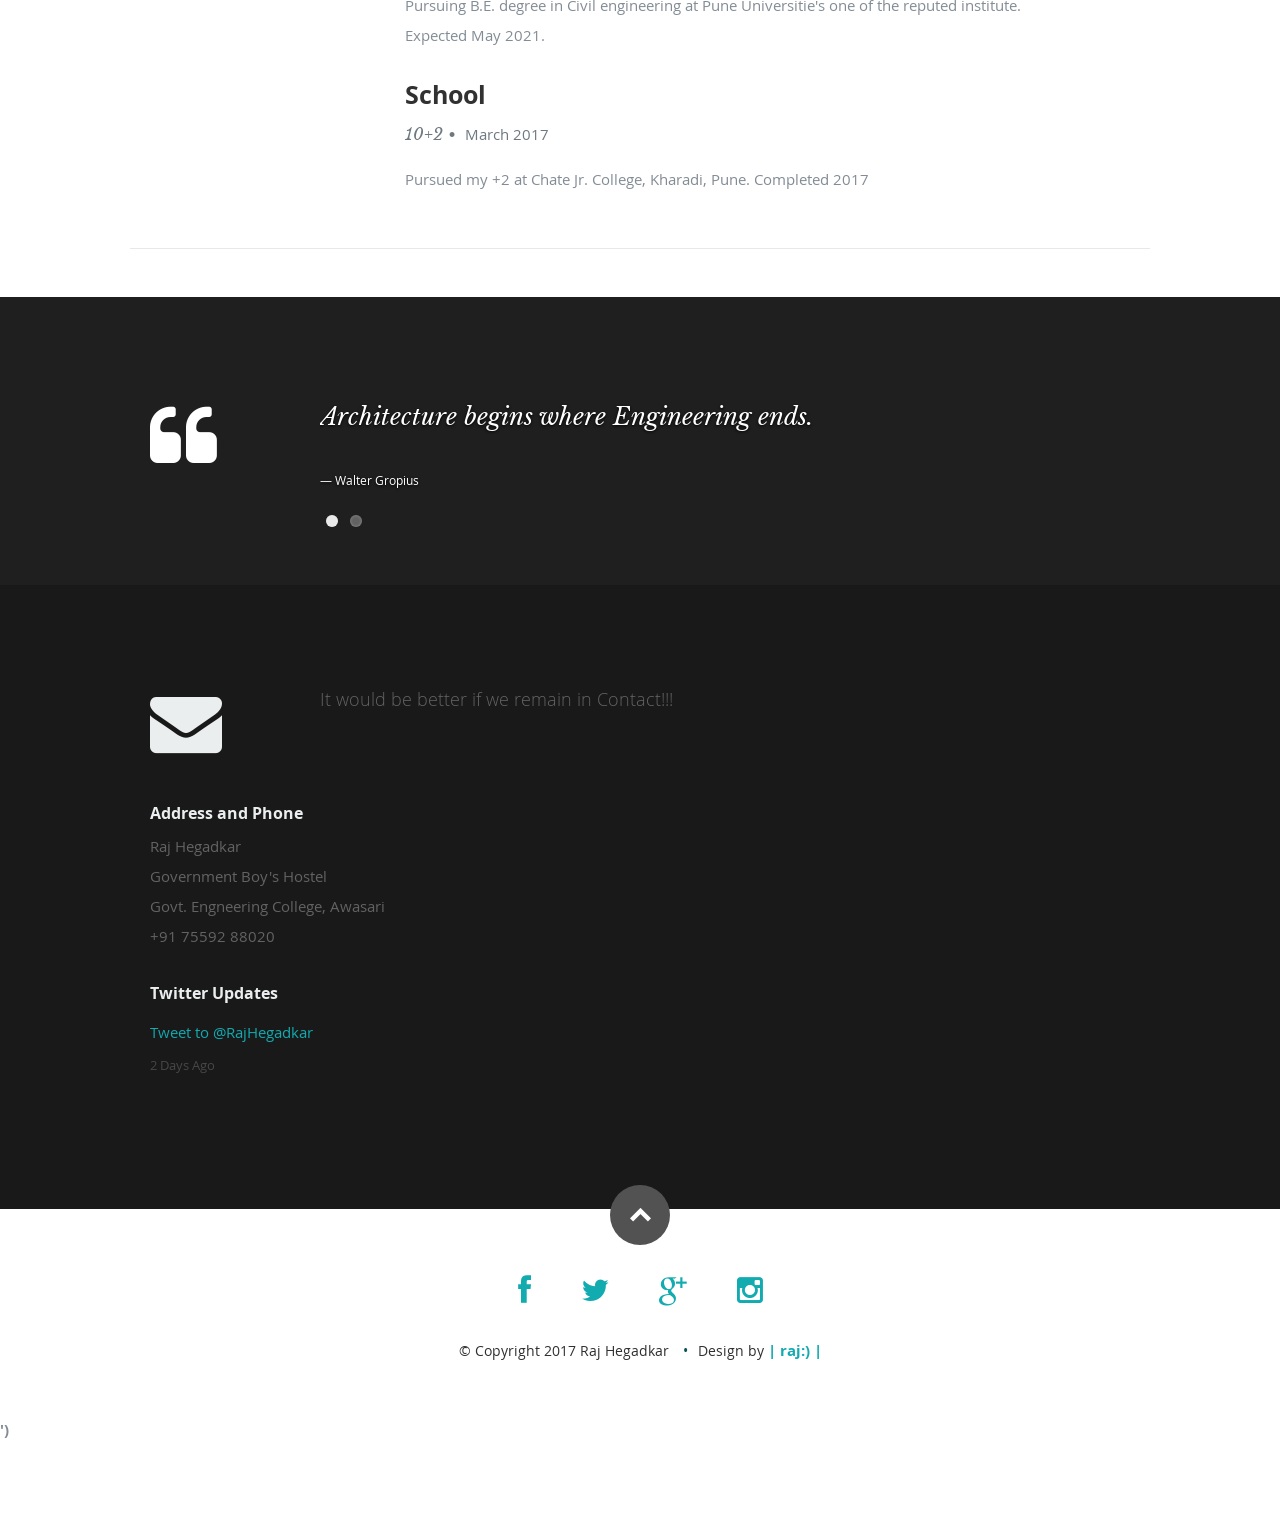
==== commit d64e1e35: "https://github.com/rajhegadkar/rajhegadkar.github.io/edit/master/index.html" ====
--- a/index.html
+++ b/index.html
@@ -299,7 +299,7 @@
 
             <ul class="copyright">
                <li>&copy; Copyright 2017 Raj Hegadkar</li>
-               <li>Design by <a href="https://www.instagram.com/Rajhegadkar/"><b>| Raj:) |</b></a></li>   
+               <li>Design by <a href="https://www.instagram.com/rajhegadkar/"><b>| raj:) |</i></a></li>   
             </ul>
 
          </div>
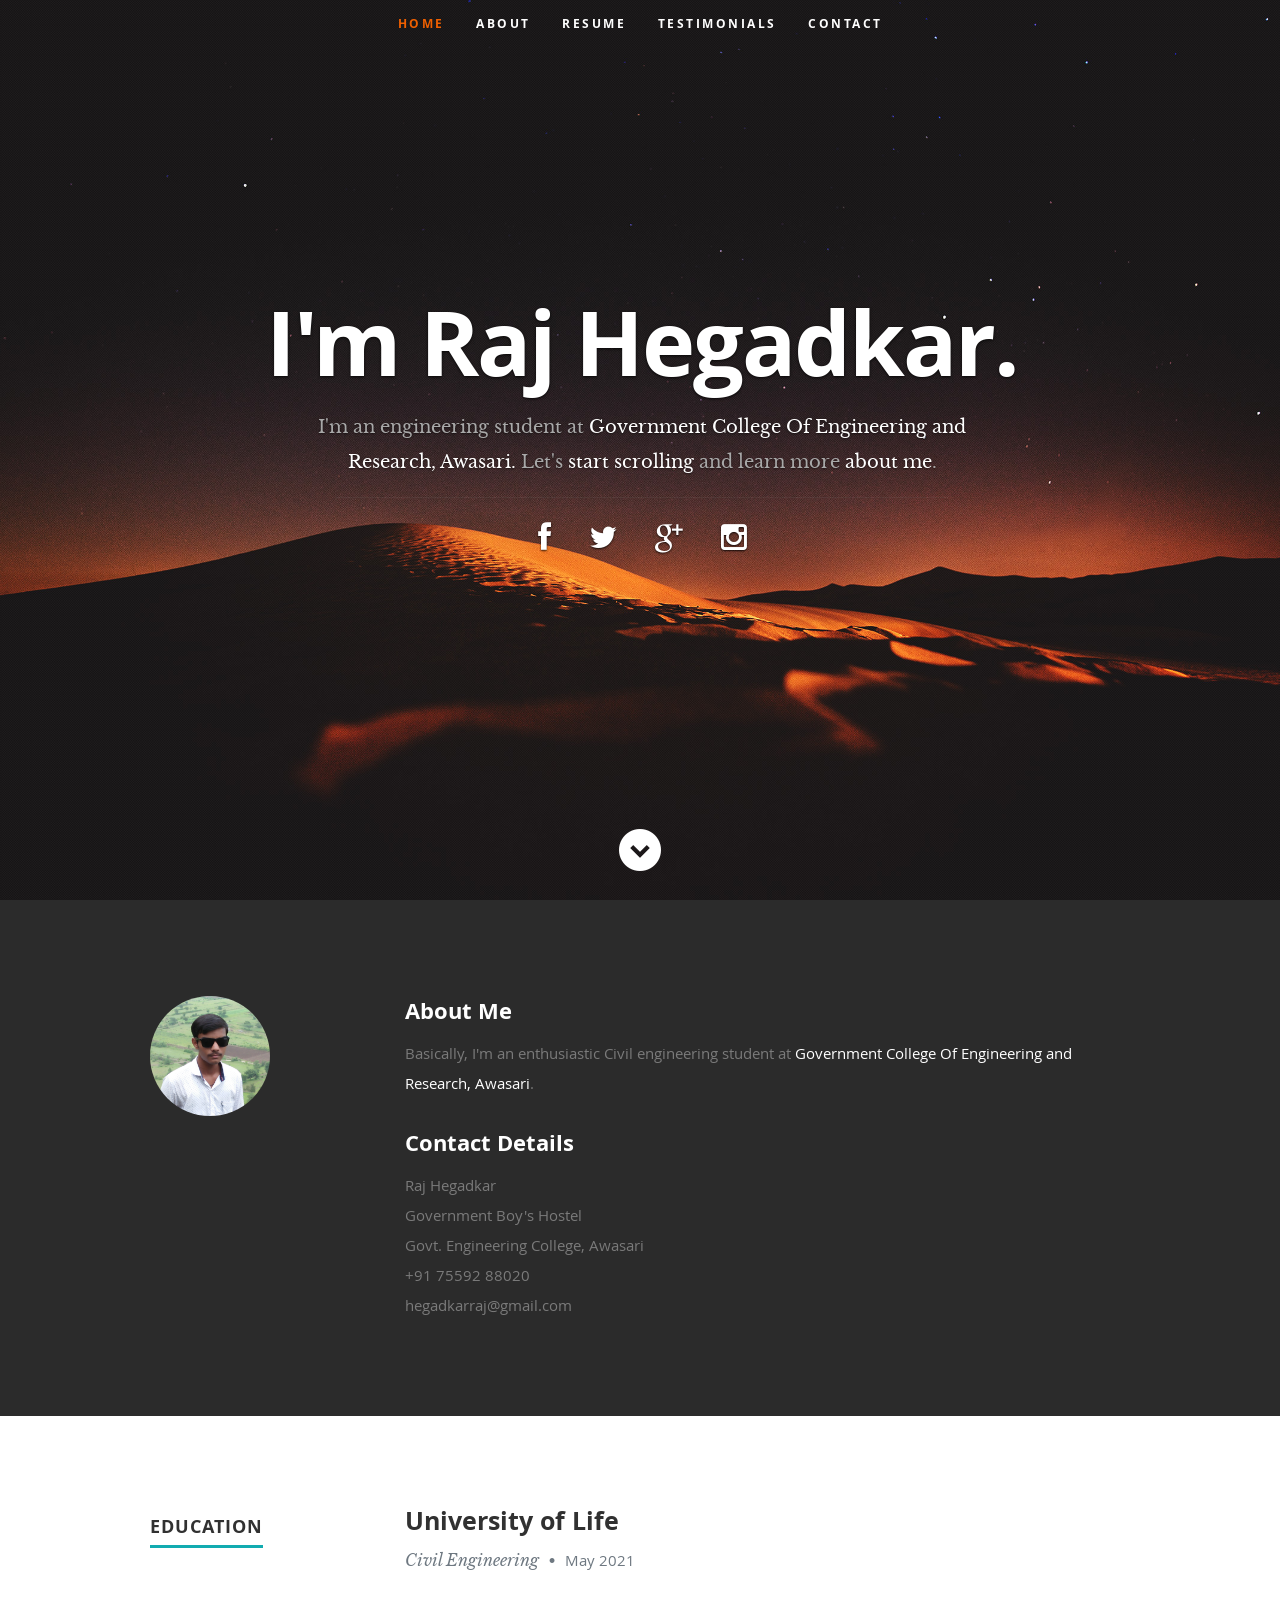
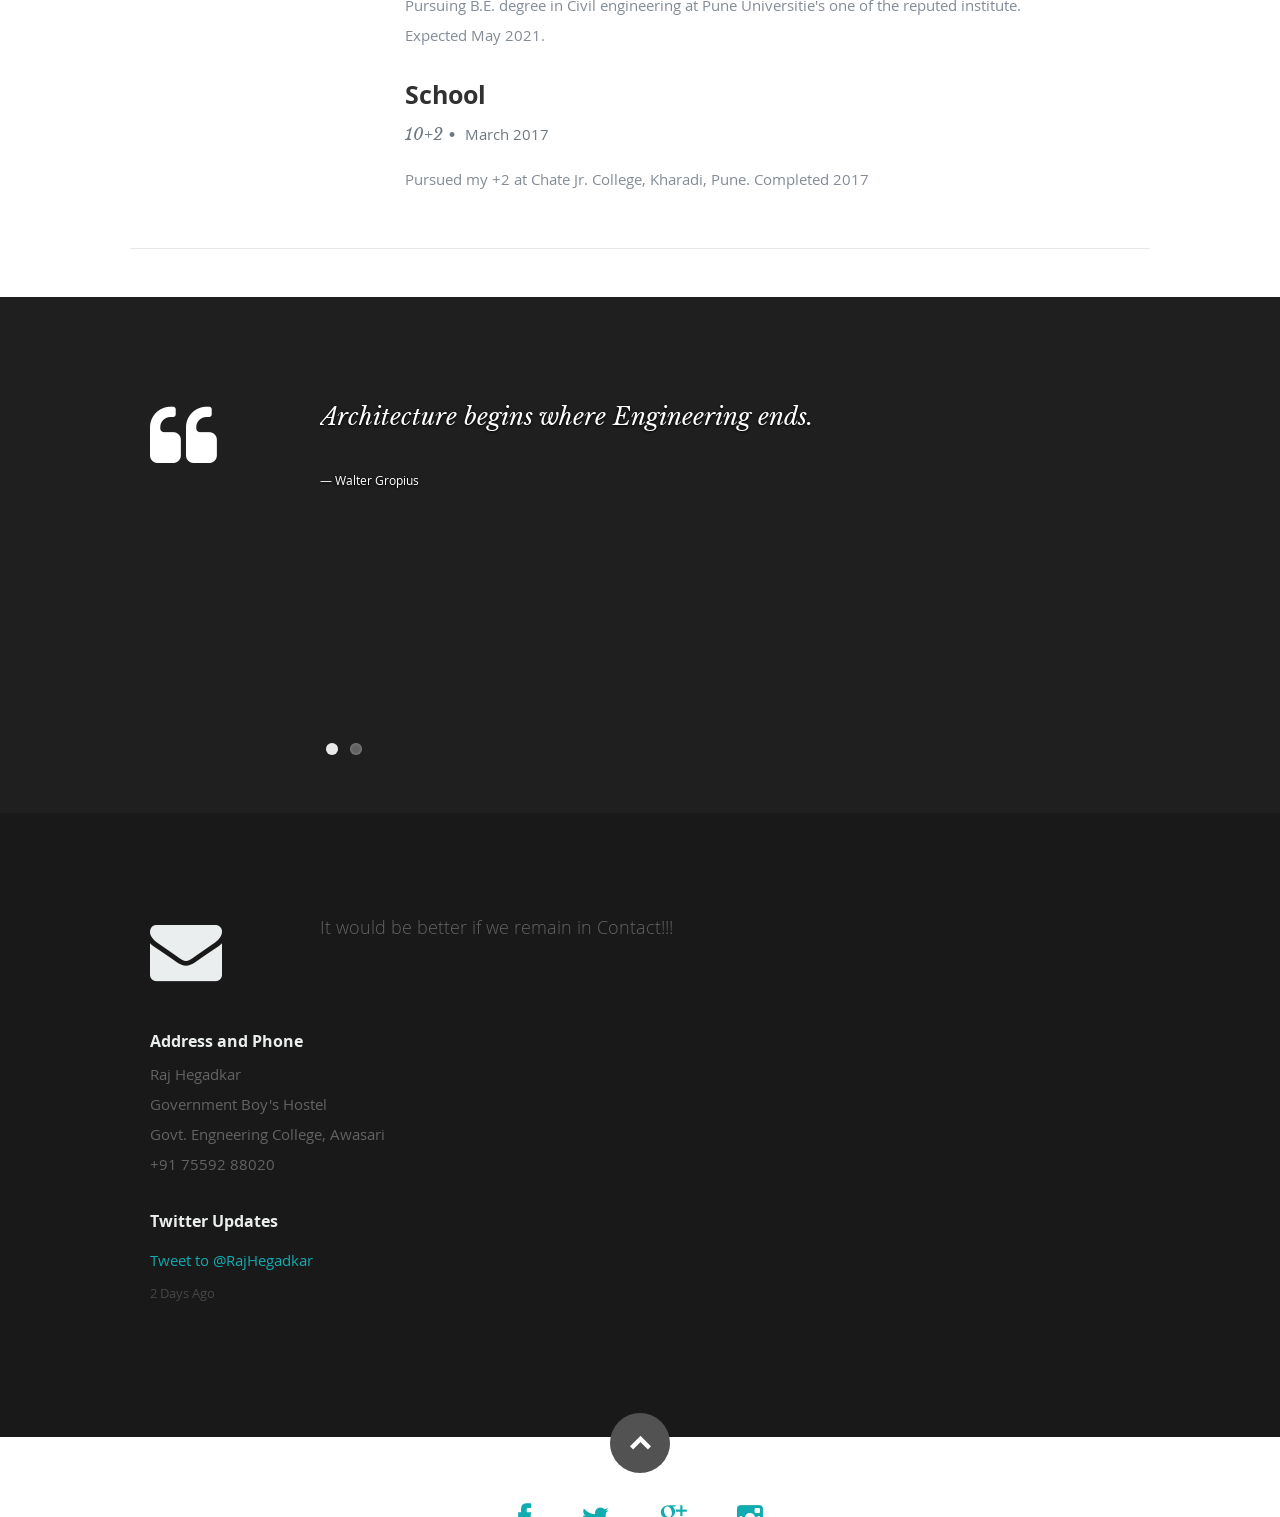
==== commit 9000c07b: "Update index.html" ====
--- a/index.html
+++ b/index.html
@@ -56,7 +56,7 @@
       <div class="row banner">
          <div class="banner-text">
             <h1 class="responsive-headline">I'm Raj Hegadkar.</h1>
-            <h3>I'm an first year engineering student at <span>Government College Of Engineering and Research, Awasari.</span> Let's <a class="smoothscroll" href="#about">start scrolling</a>
+            <h3>I'm an engineering student at <span>Government College Of Engineering and Research, Awasari.</span> Let's <a class="smoothscroll" href="#about">start scrolling</a>
             and learn more <a class="smoothscroll" href="#about">about me</a>.</h3>
             <hr />
             <ul class="social">
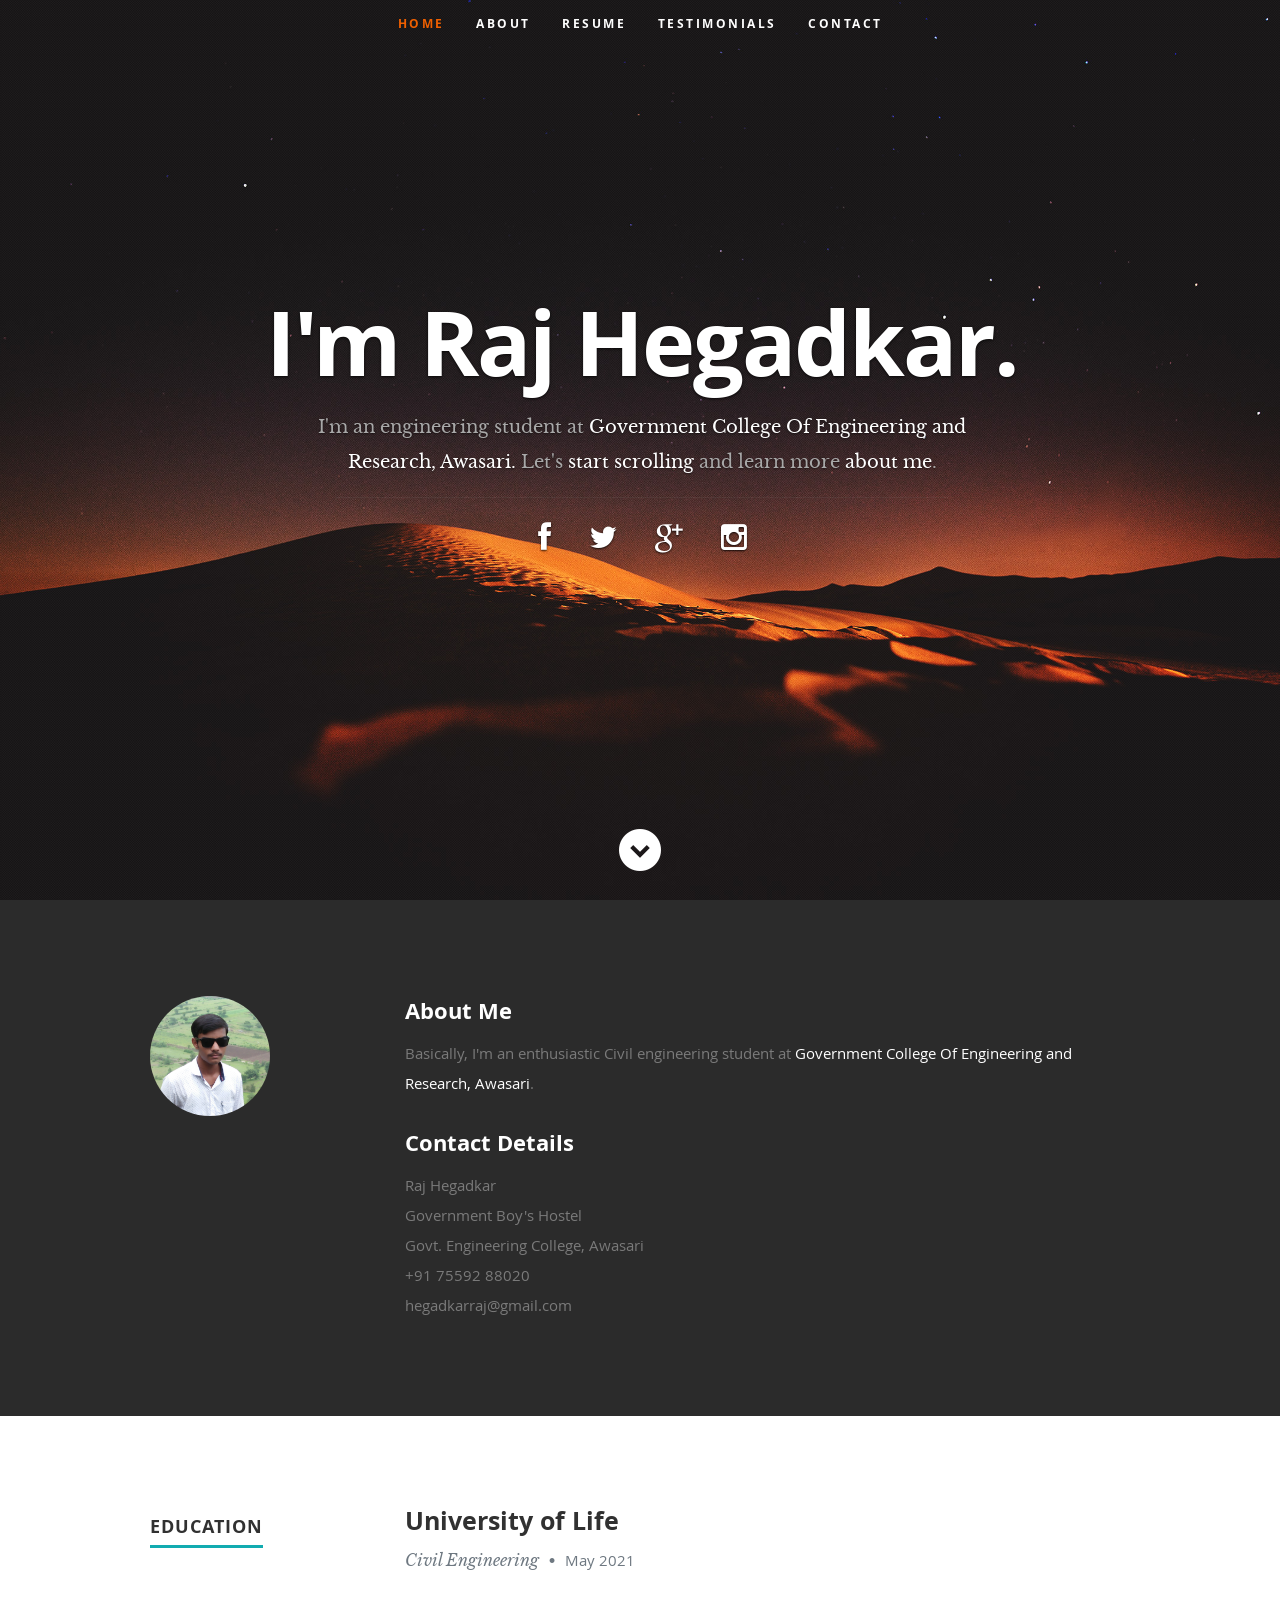
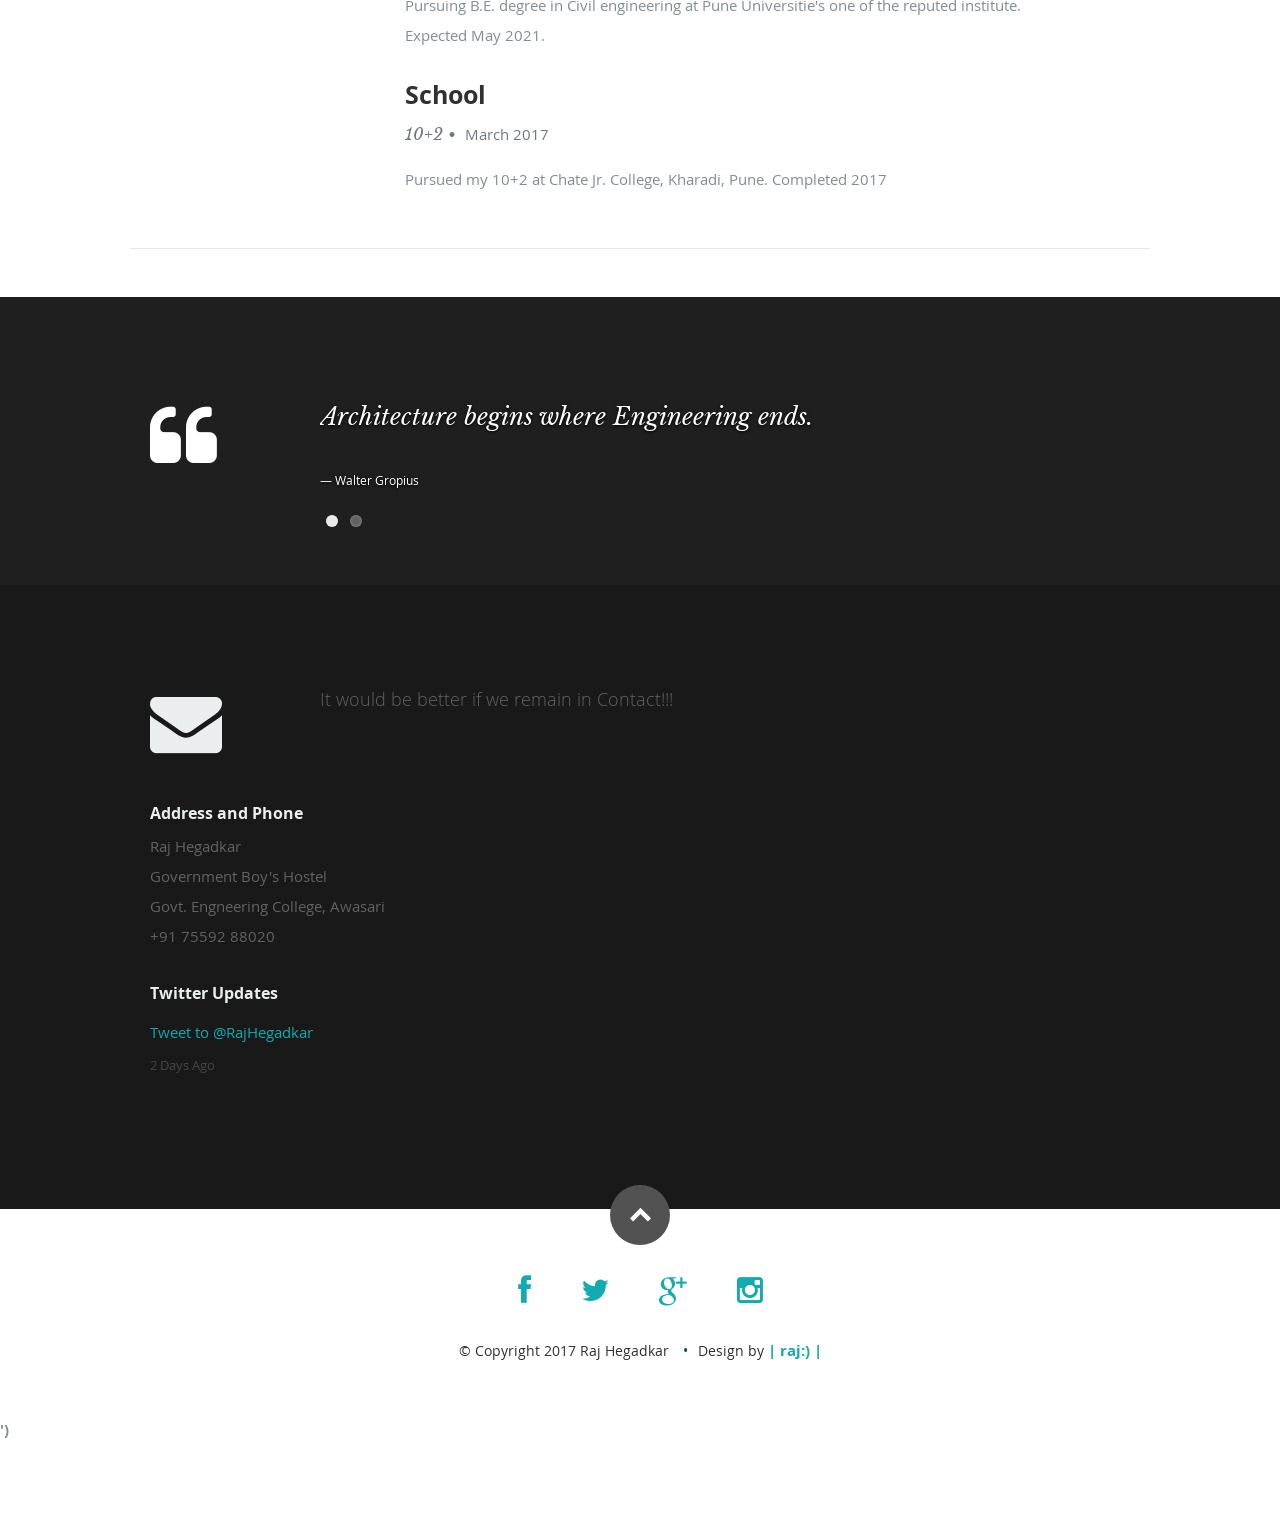
==== commit d6172865: "update index.html" ====
--- a/index.html
+++ b/index.html
@@ -125,7 +125,8 @@
    ================================================== -->
    <section id="resume">
 
-      <!-- Education----------------------------------------------- -->
+      <!-- Education
+   ================================================== -->
       <div class="row education">
 
          <div class="three columns header-col">
@@ -158,7 +159,7 @@
                   <p class="info">10+2<span>&bull;</span> <em class="date">March 2017</em></p>
 
                   <p>
-                  Pursued my +2 at Chate Jr. College, Kharadi, Pune.
+                  Pursued my 10+2 at Chate Jr. College, Kharadi, Pune.
 Completed 2017
                   </p>
 
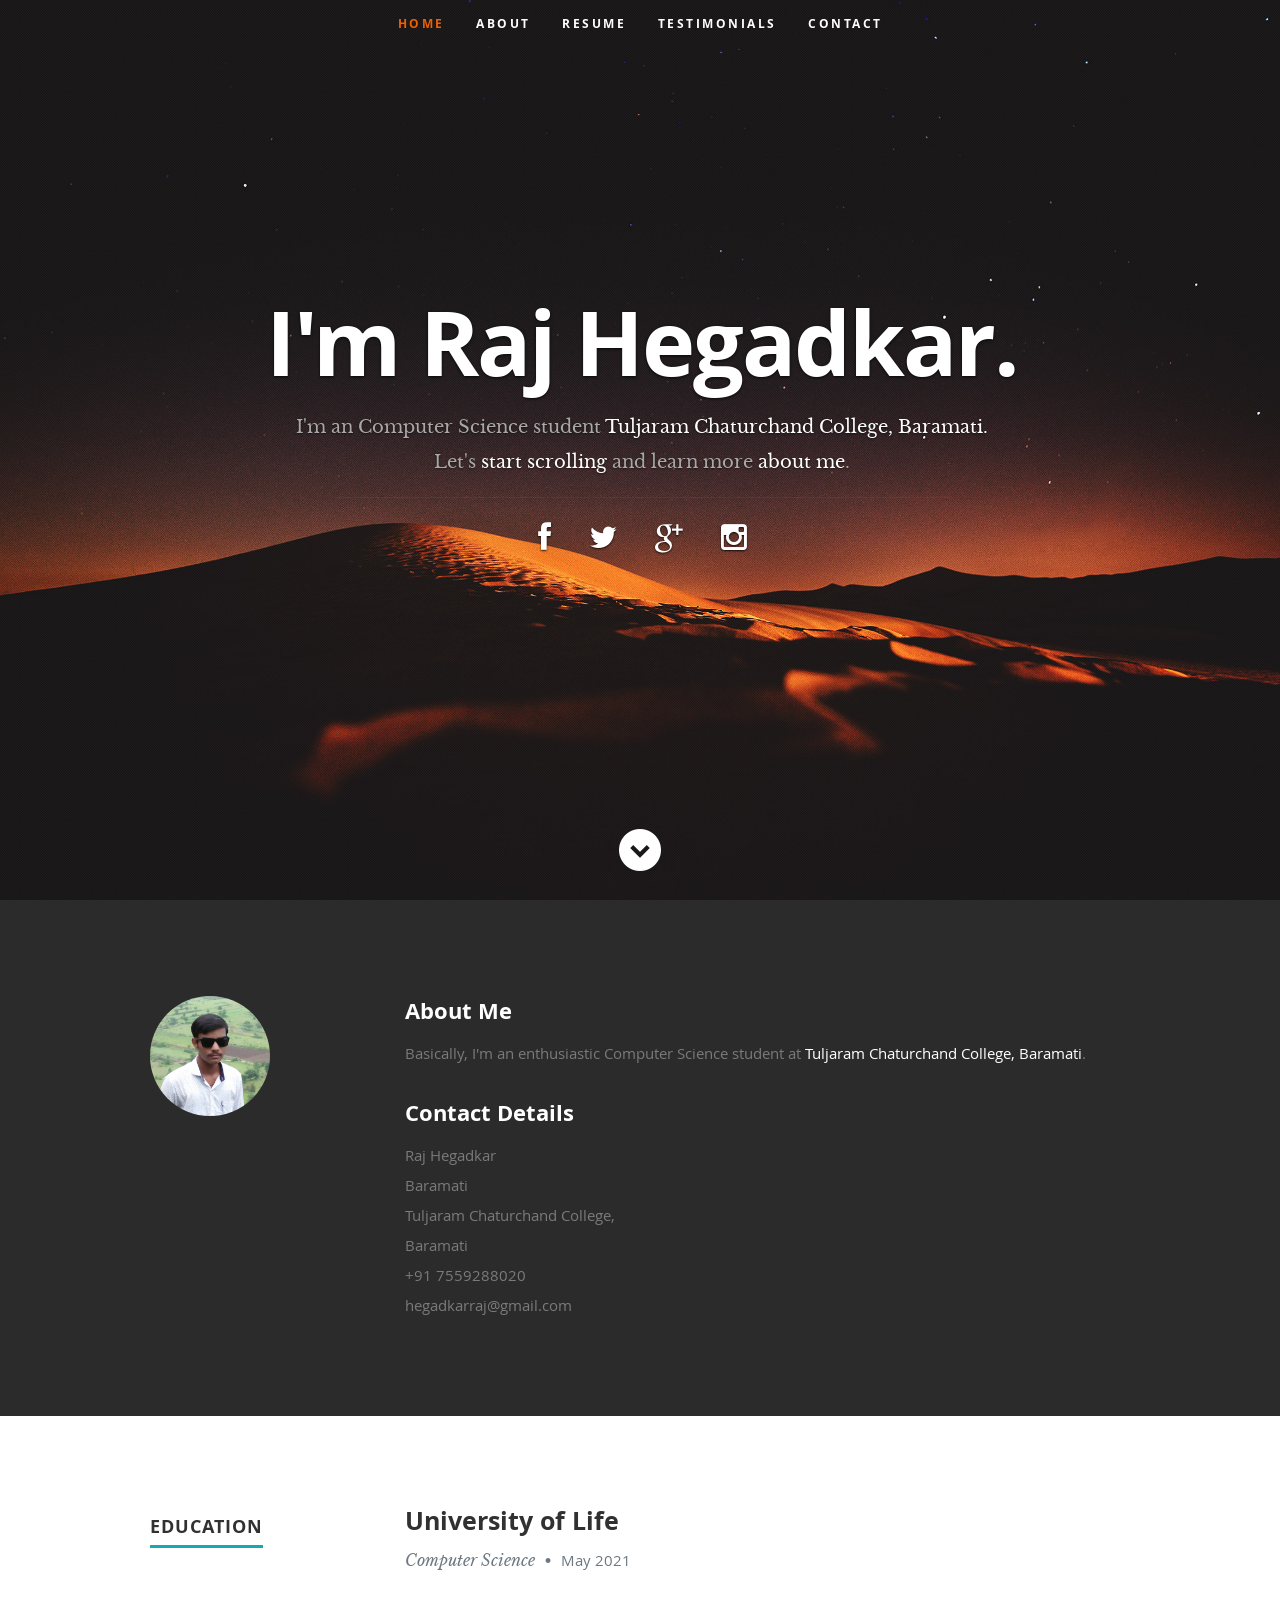
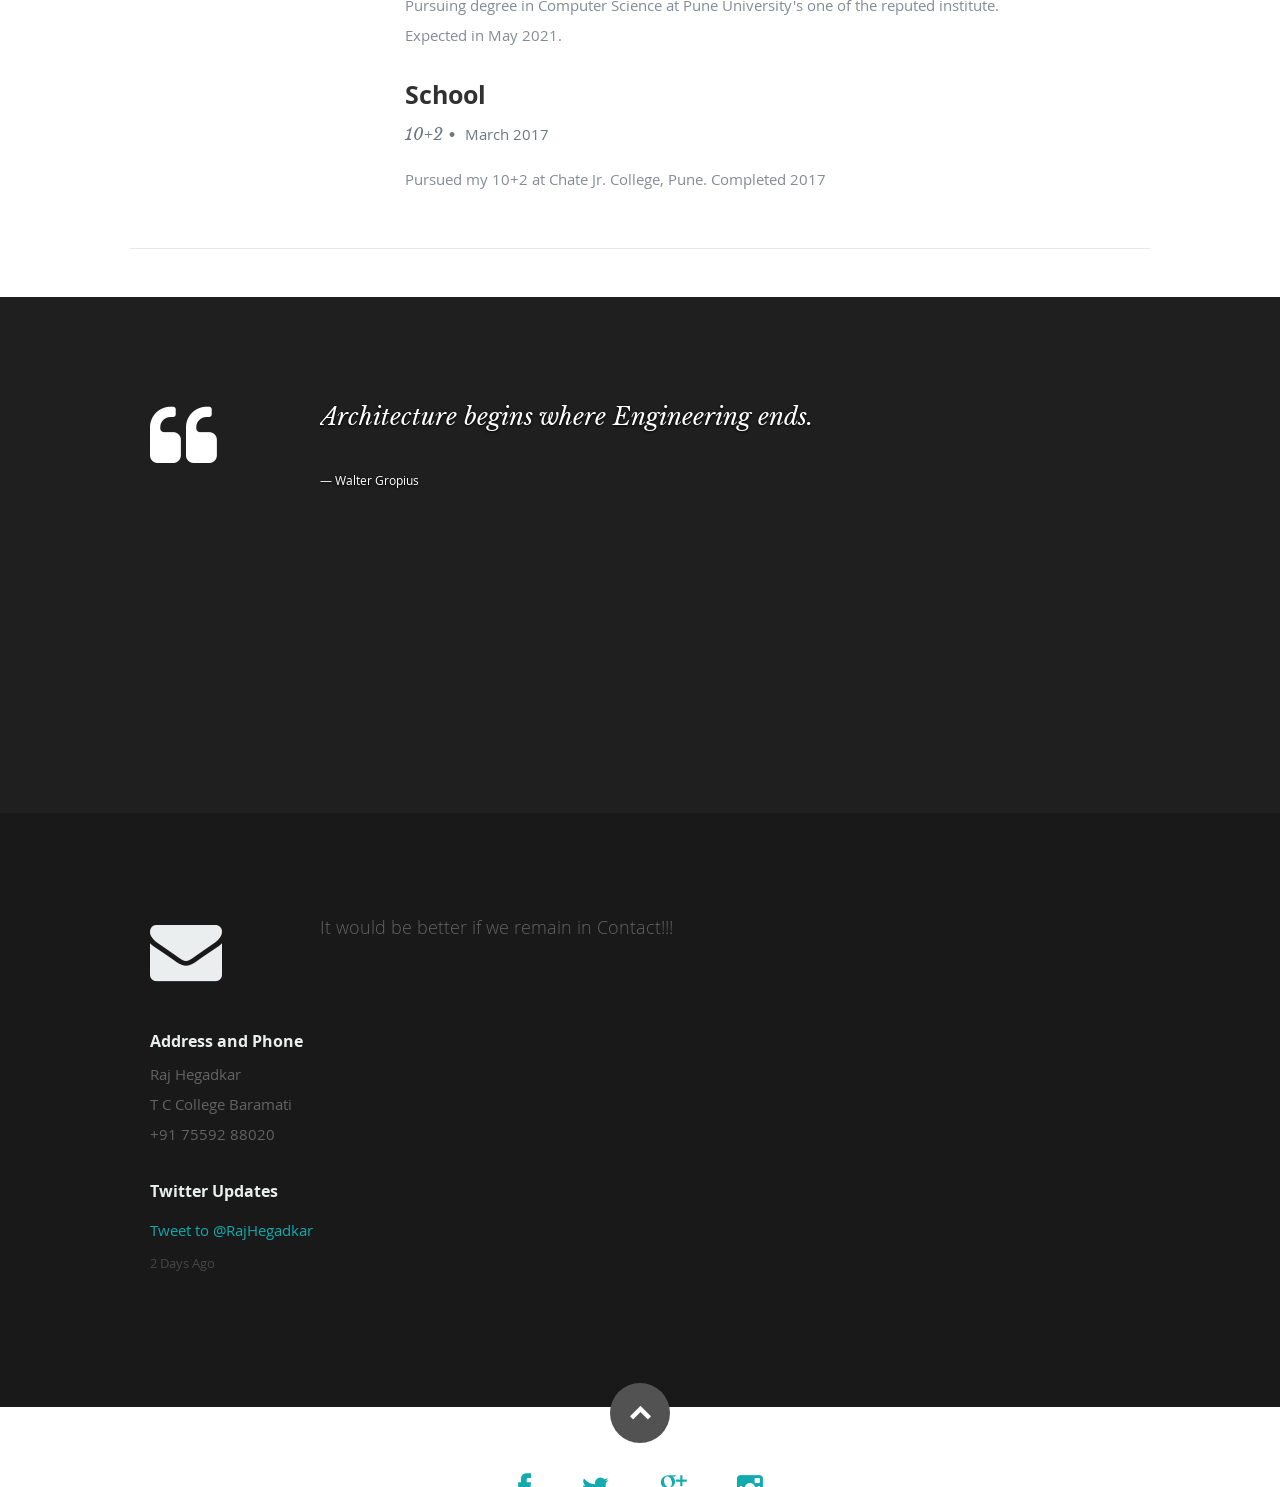
==== commit 478eab4f: "Update index.html" ====
--- a/index.html
+++ b/index.html
@@ -7,7 +7,7 @@
    <!--- Basic Page Needs
    ================================================== -->
    <meta charset="utf-8">
-	<title>Raj Hegadkar | Civil Engineer </title>
+	<title>Raj Hegadkar | Computer Engineer </title>
 	<meta name="description" content="">
 	<meta name="author" content="">
 
@@ -56,7 +56,7 @@
       <div class="row banner">
          <div class="banner-text">
             <h1 class="responsive-headline">I'm Raj Hegadkar.</h1>
-            <h3>I'm an engineering student at <span>Government College Of Engineering and Research, Awasari.</span> Let's <a class="smoothscroll" href="#about">start scrolling</a>
+            <h3>I'm an Computer Science student <span>Tuljaram Chaturchand College, Baramati.</span> Let's <a class="smoothscroll" href="#about">start scrolling</a>
             and learn more <a class="smoothscroll" href="#about">about me</a>.</h3>
             <hr />
             <ul class="social">
@@ -91,7 +91,7 @@
 
             <h2>About Me</h2>
 
-            <p>Basically, I'm an enthusiastic Civil engineering student at <a href="http://www.gcoeara.ac.in/">Government College Of Engineering and Research, Awasari</a>. 
+            <p>Basically, I'm an enthusiastic Computer Science student at <a href="http://www.tccollege.org//">Tuljaram Chaturchand College, Baramati</a>. 
             </p>
 
             <div class="row">
@@ -101,11 +101,11 @@
                   <h2>Contact Details</h2>
                   <p class="address">
 						   <span>Raj Hegadkar</span><br>
-						   <span>Government Boy's Hostel<br>
-						     Govt. Engineering College, Awasari
+						   <span>Baramati<br>
+						    Tuljaram Chaturchand College, Baramati
                      </span><br>
-						   <span>+91 75592 88020</span><br>
-                     <span>hegadkarraj@gmail.com</span>
+						   <span>+91 7559288020</span><br>
+                                                  <span>hegadkarraj@gmail.com</span>
 					   </p>
 
                </div>
@@ -140,11 +140,11 @@
                <div class="twelve columns">
 
                   <h3>University of Life</h3>
-                  <p class="info">Civil Engineering <span>&bull;</span> <em class="date">May 2021</em></p>
+                  <p class="info">Computer Science <span>&bull;</span> <em class="date">May 2021</em></p>
 
                   <p>
-                  Pursuing B.E. degree in Civil engineering at Pune Universitie's one of the reputed institute.
-Expected May 2021.
+                  Pursuing degree in Computer Science at Pune University's one of the reputed institute.
+Expected in May 2021.
                   </p>
 
                </div>
@@ -159,7 +159,7 @@
                   <p class="info">10+2<span>&bull;</span> <em class="date">March 2017</em></p>
 
                   <p>
-                  Pursued my 10+2 at Chate Jr. College, Kharadi, Pune.
+                  Pursued my 10+2 at Chate Jr. College, Pune.
 Completed 2017
                   </p>
 
@@ -202,14 +202,6 @@
                         </blockquote>
                      </li> <!-- slide ends -->
 
-                     <li>
-                        <blockquote>
-                           <p>Go for civil engineering, because civil engineering is the branch of engineering which teaches you the most about managing people. Managing people is a skill which is very, very useful and applies almost regardless of what you do.
-                           </p>
-                           <cite>Sir John Harvey Jones</cite>
-                        </blockquote>
-                     </li> <!-- slide ends -->
-
                   </ul>
 
                </div> <!-- div.flexslider ends -->
@@ -254,9 +246,8 @@
 					   <h4>Address and Phone</h4>
 					   <p class="address">
 						   Raj Hegadkar<br>
-						   Government Boy's Hostel<br>
-						   Govt. Engneering College, Awasari<br>
-						   <span>+91 75592 88020</span>
+						   T C College Baramati<br>
+					          <span>+91 75592 88020</span>
 					   </p>
 
 				   </div>
@@ -299,8 +290,8 @@
             </ul>
 
             <ul class="copyright">
-               <li>&copy; Copyright 2017 Raj Hegadkar</li>
-               <li>Design by <a href="https://www.instagram.com/rajhegadkar/"><b>| raj:) |</i></a></li>   
+               <li>&copy; Copyright 2020 Raj Hegadkar</li>
+               <li>Design & Devloped by <a href="https://www.instagram.com/rajhegadkar/"><b>| Rajhegadkar:) |</i></a></li>   
             </ul>
 
          </div>
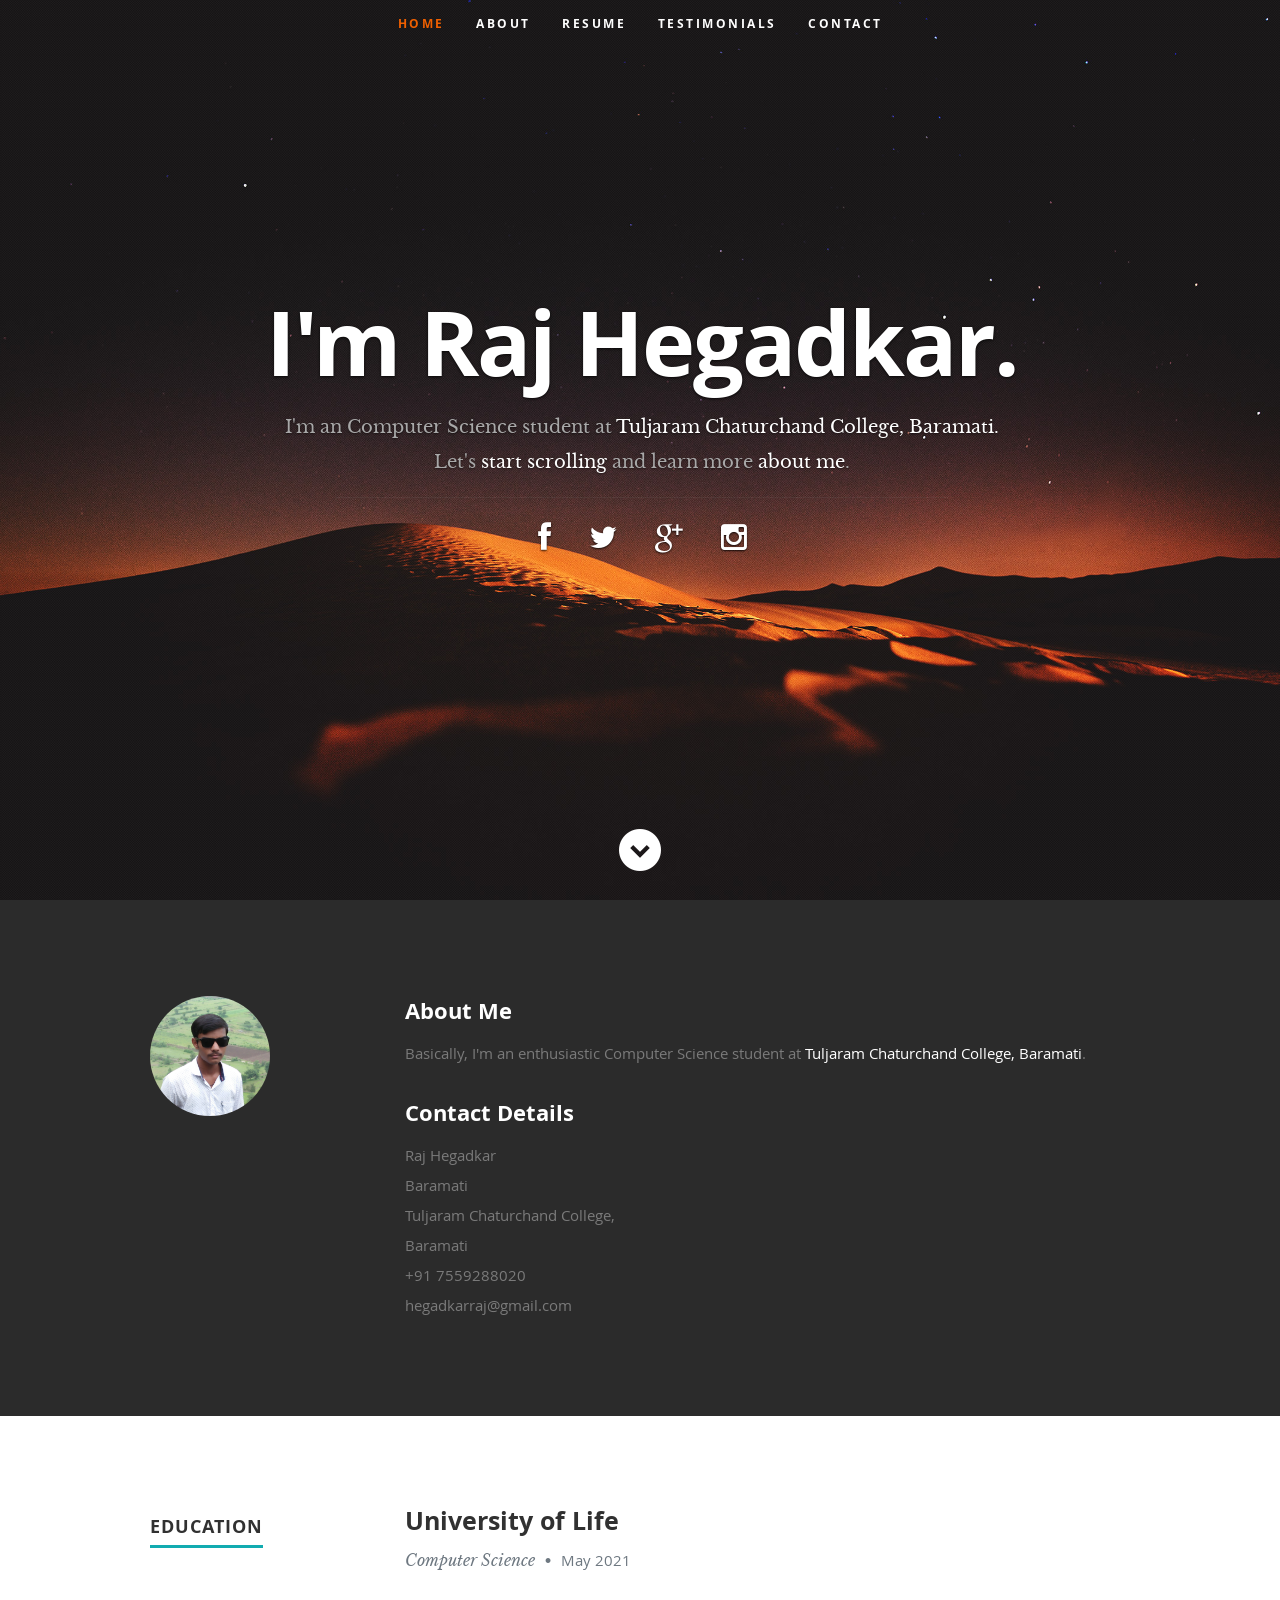
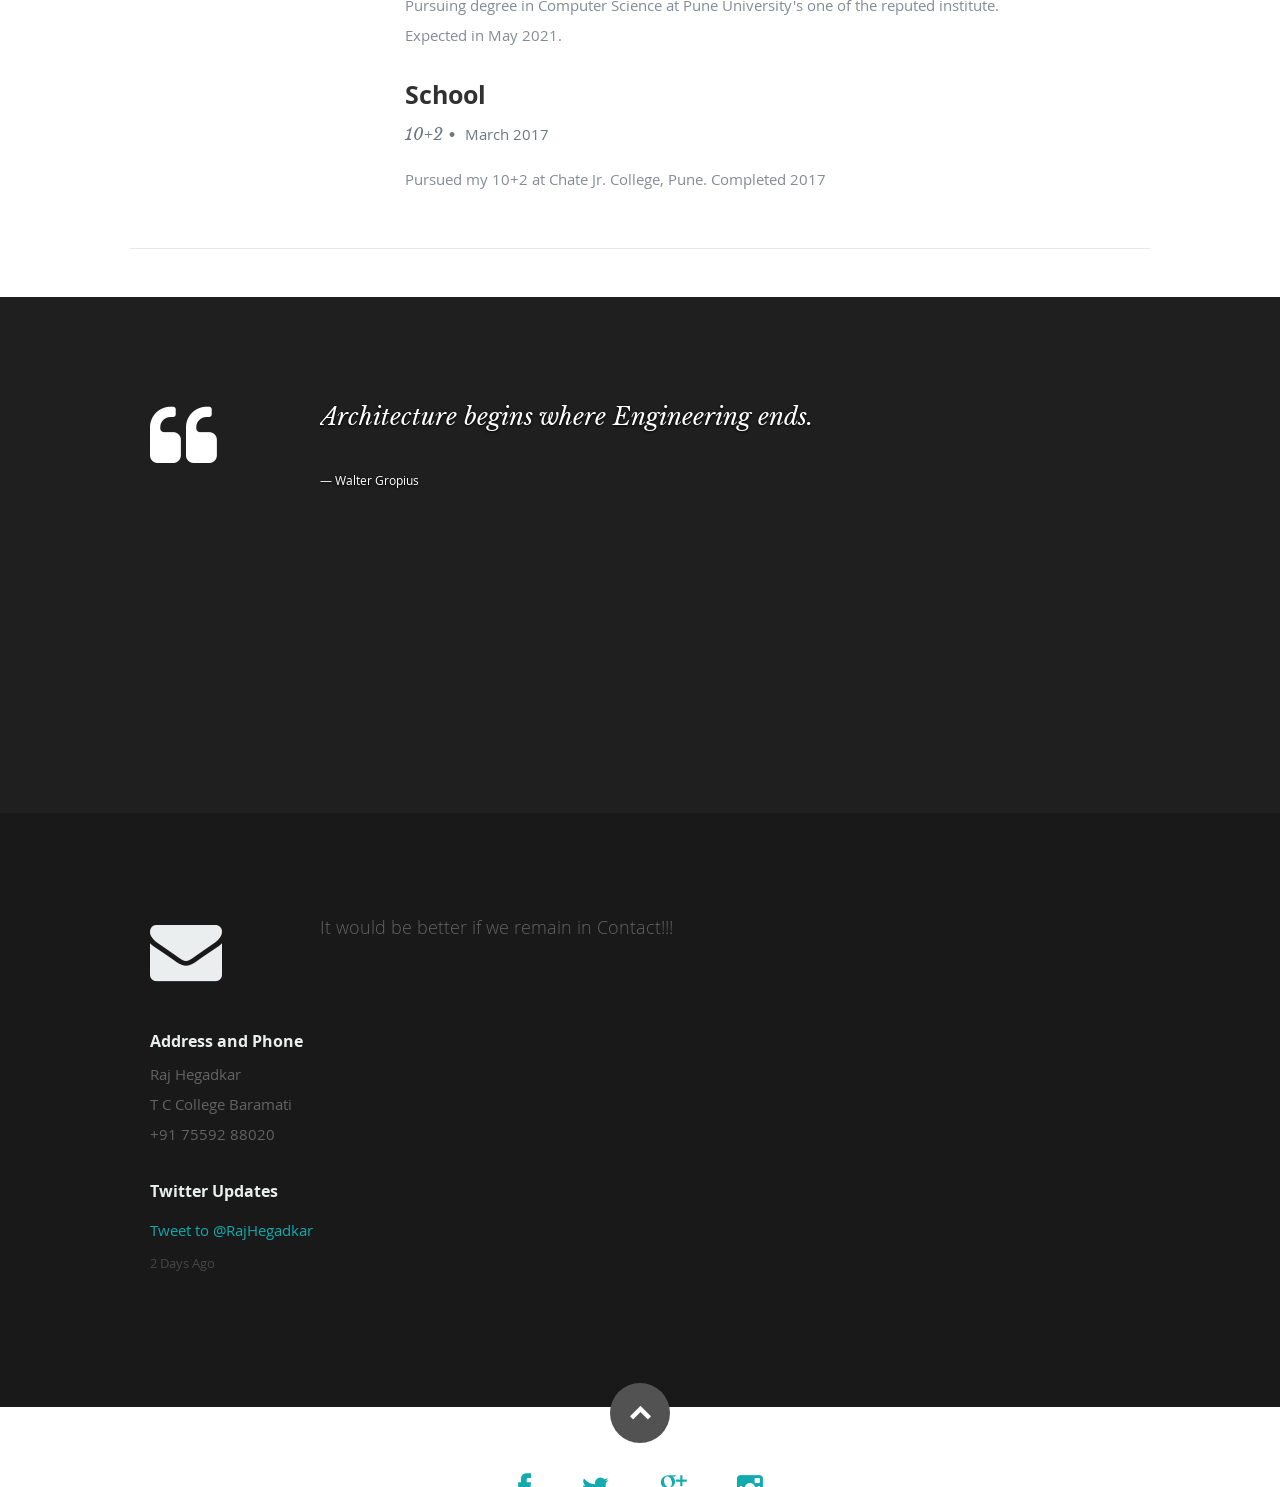
==== commit 026add53: "Update index.html" ====
--- a/index.html
+++ b/index.html
@@ -56,7 +56,7 @@
       <div class="row banner">
          <div class="banner-text">
             <h1 class="responsive-headline">I'm Raj Hegadkar.</h1>
-            <h3>I'm an Computer Science student <span>Tuljaram Chaturchand College, Baramati.</span> Let's <a class="smoothscroll" href="#about">start scrolling</a>
+            <h3>I'm an Computer Science student at <span>Tuljaram Chaturchand College, Baramati.</span> Let's <a class="smoothscroll" href="#about">start scrolling</a>
             and learn more <a class="smoothscroll" href="#about">about me</a>.</h3>
             <hr />
             <ul class="social">
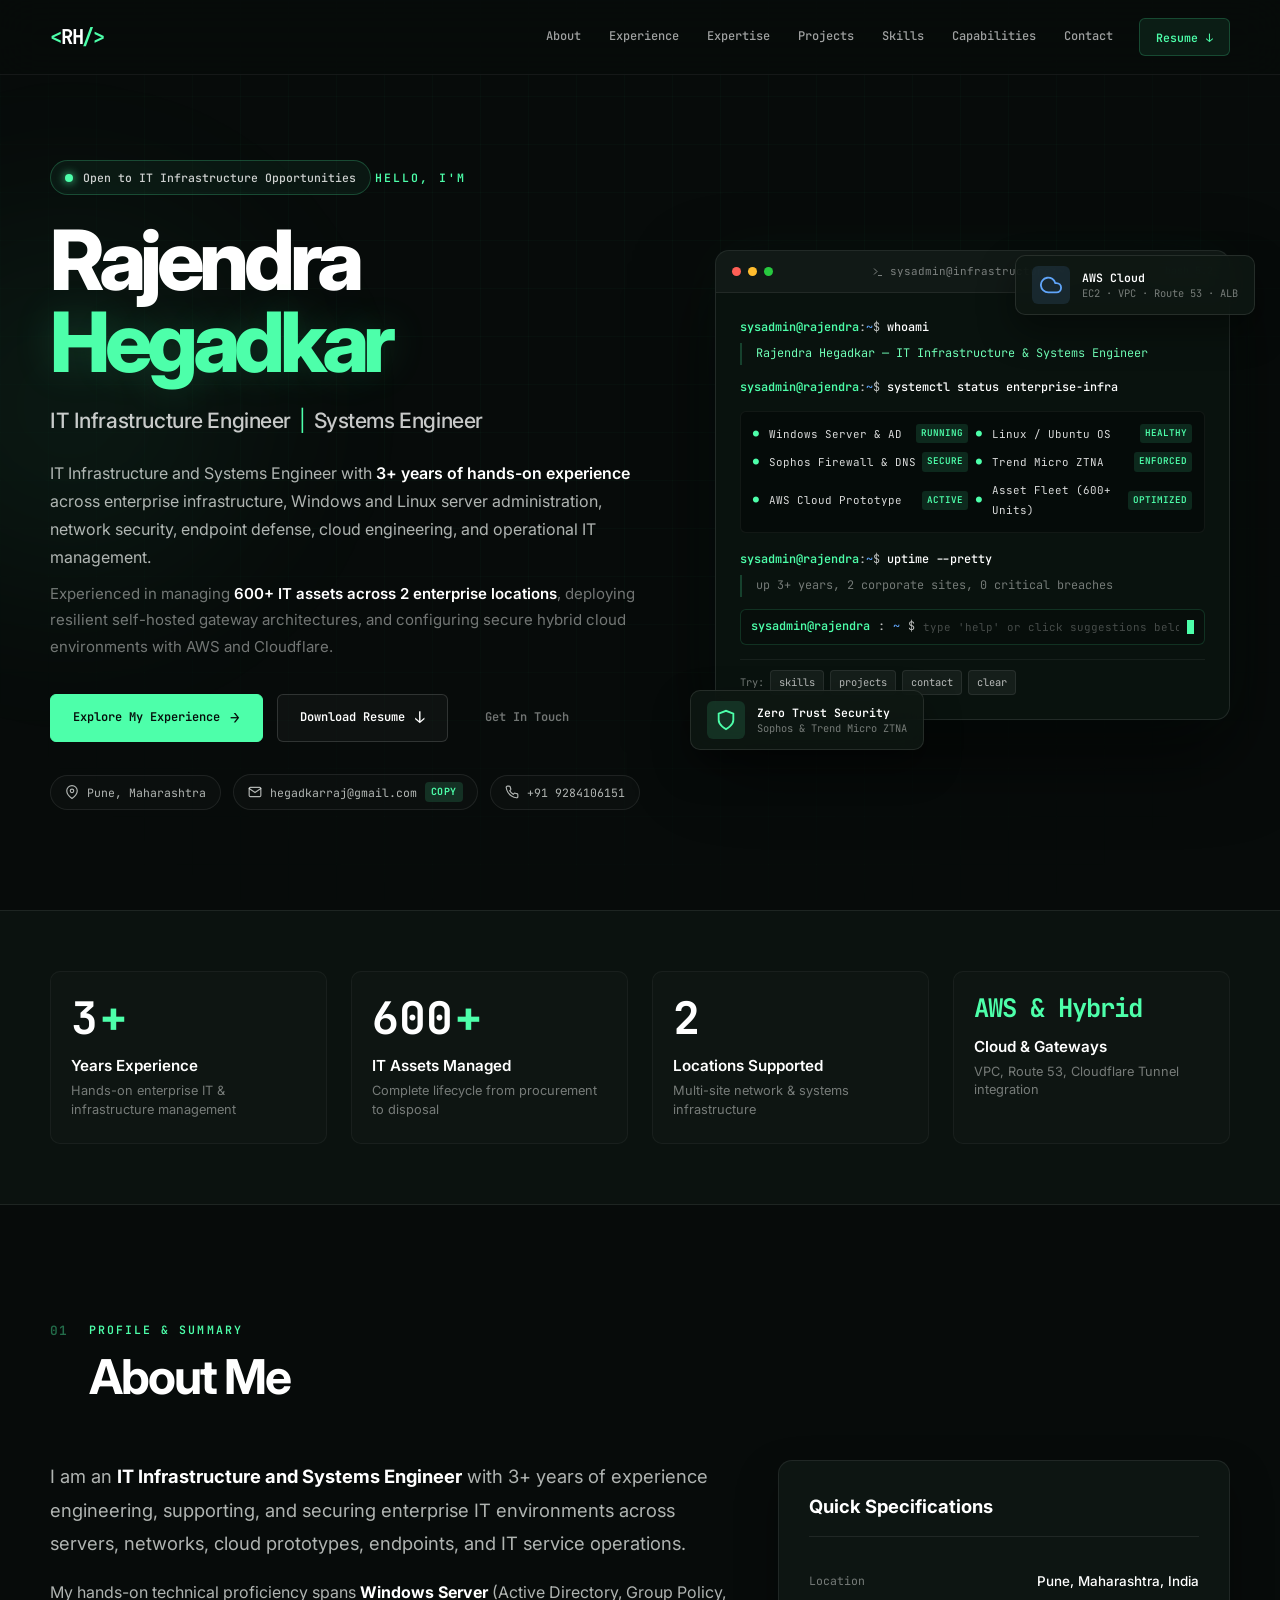
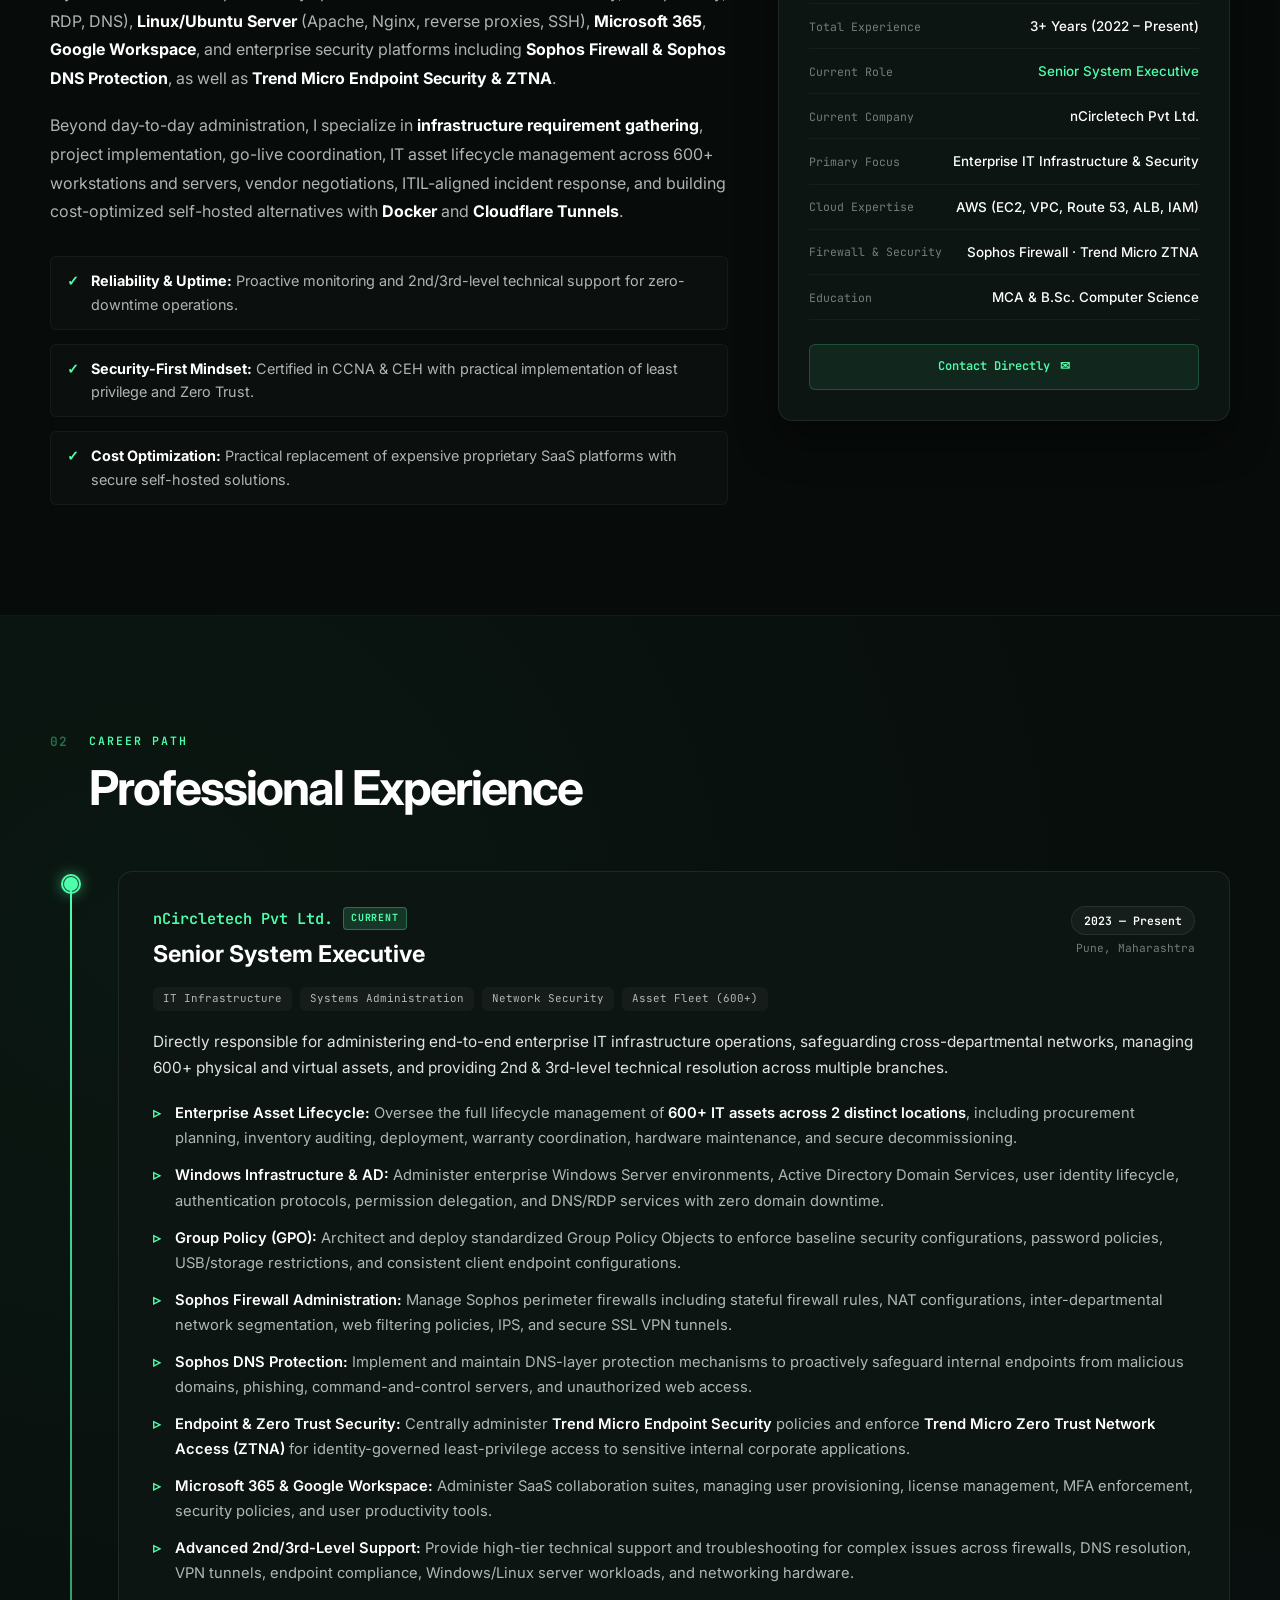
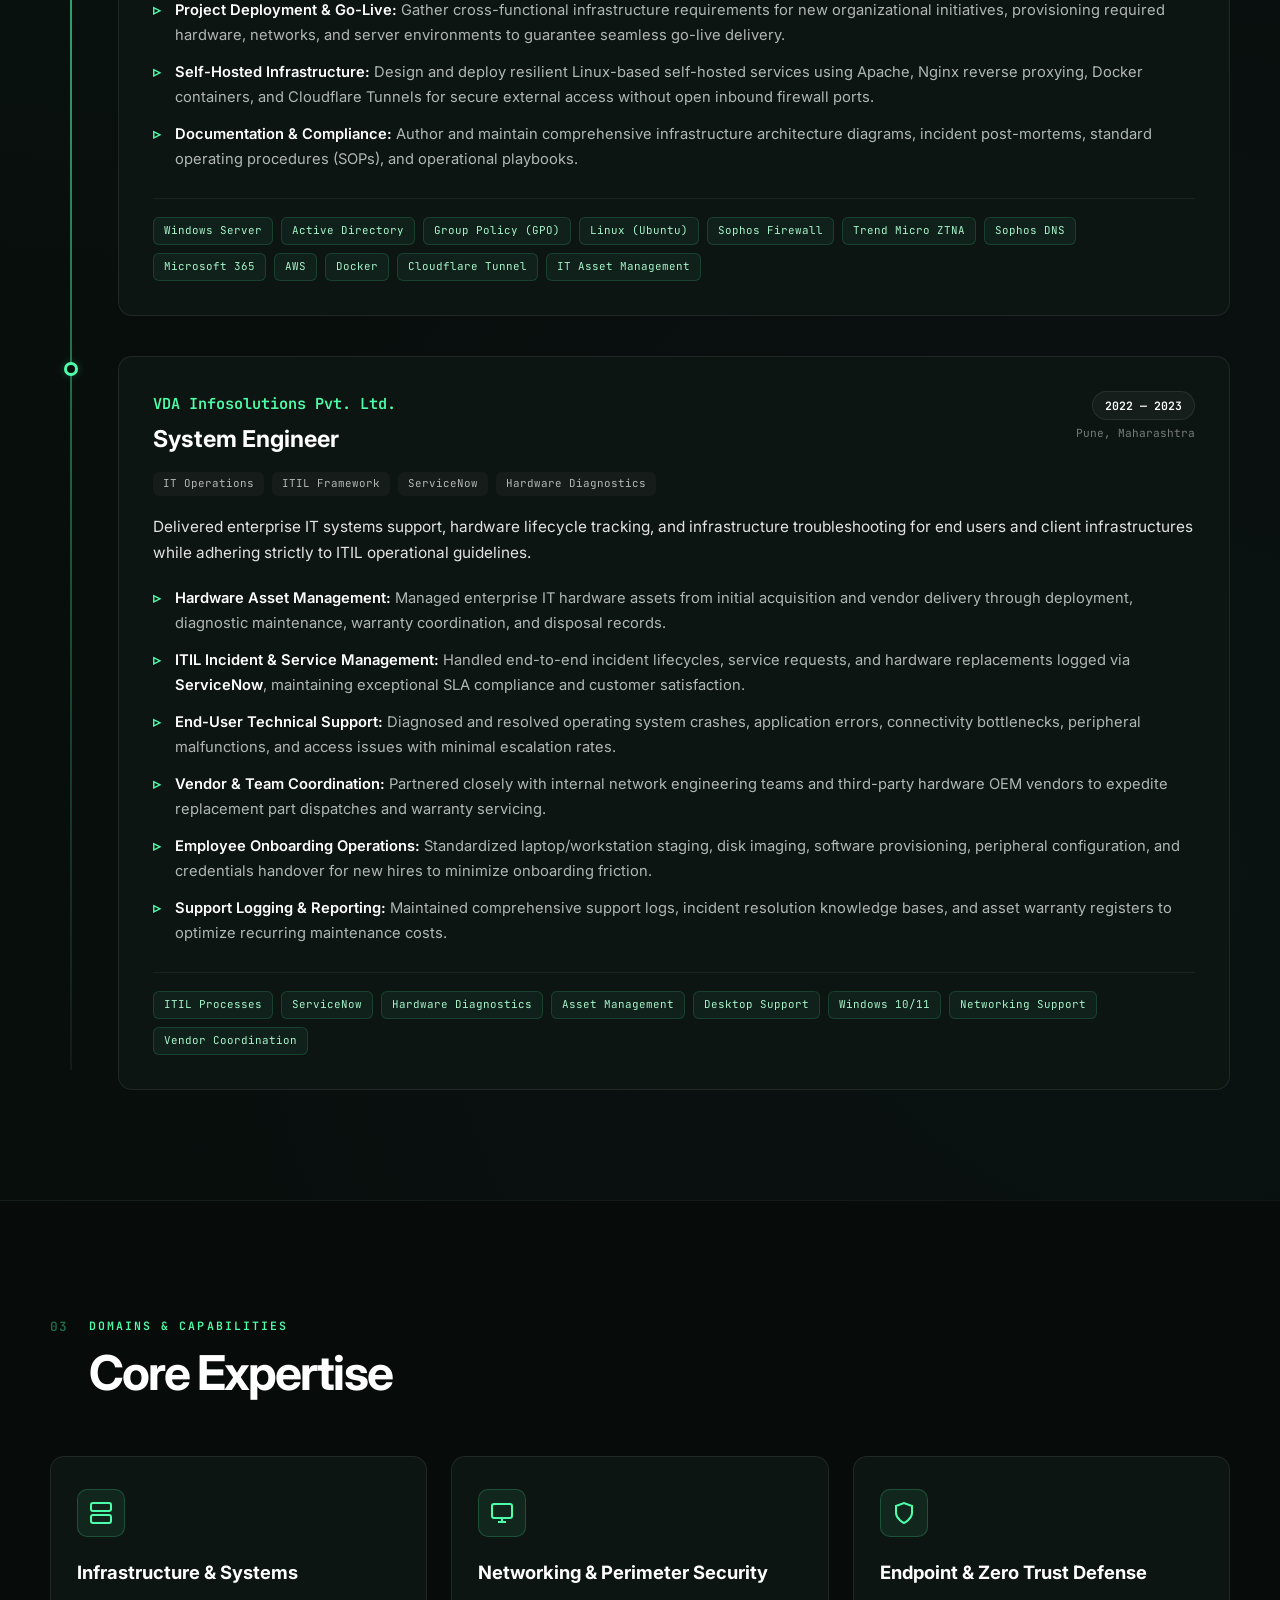
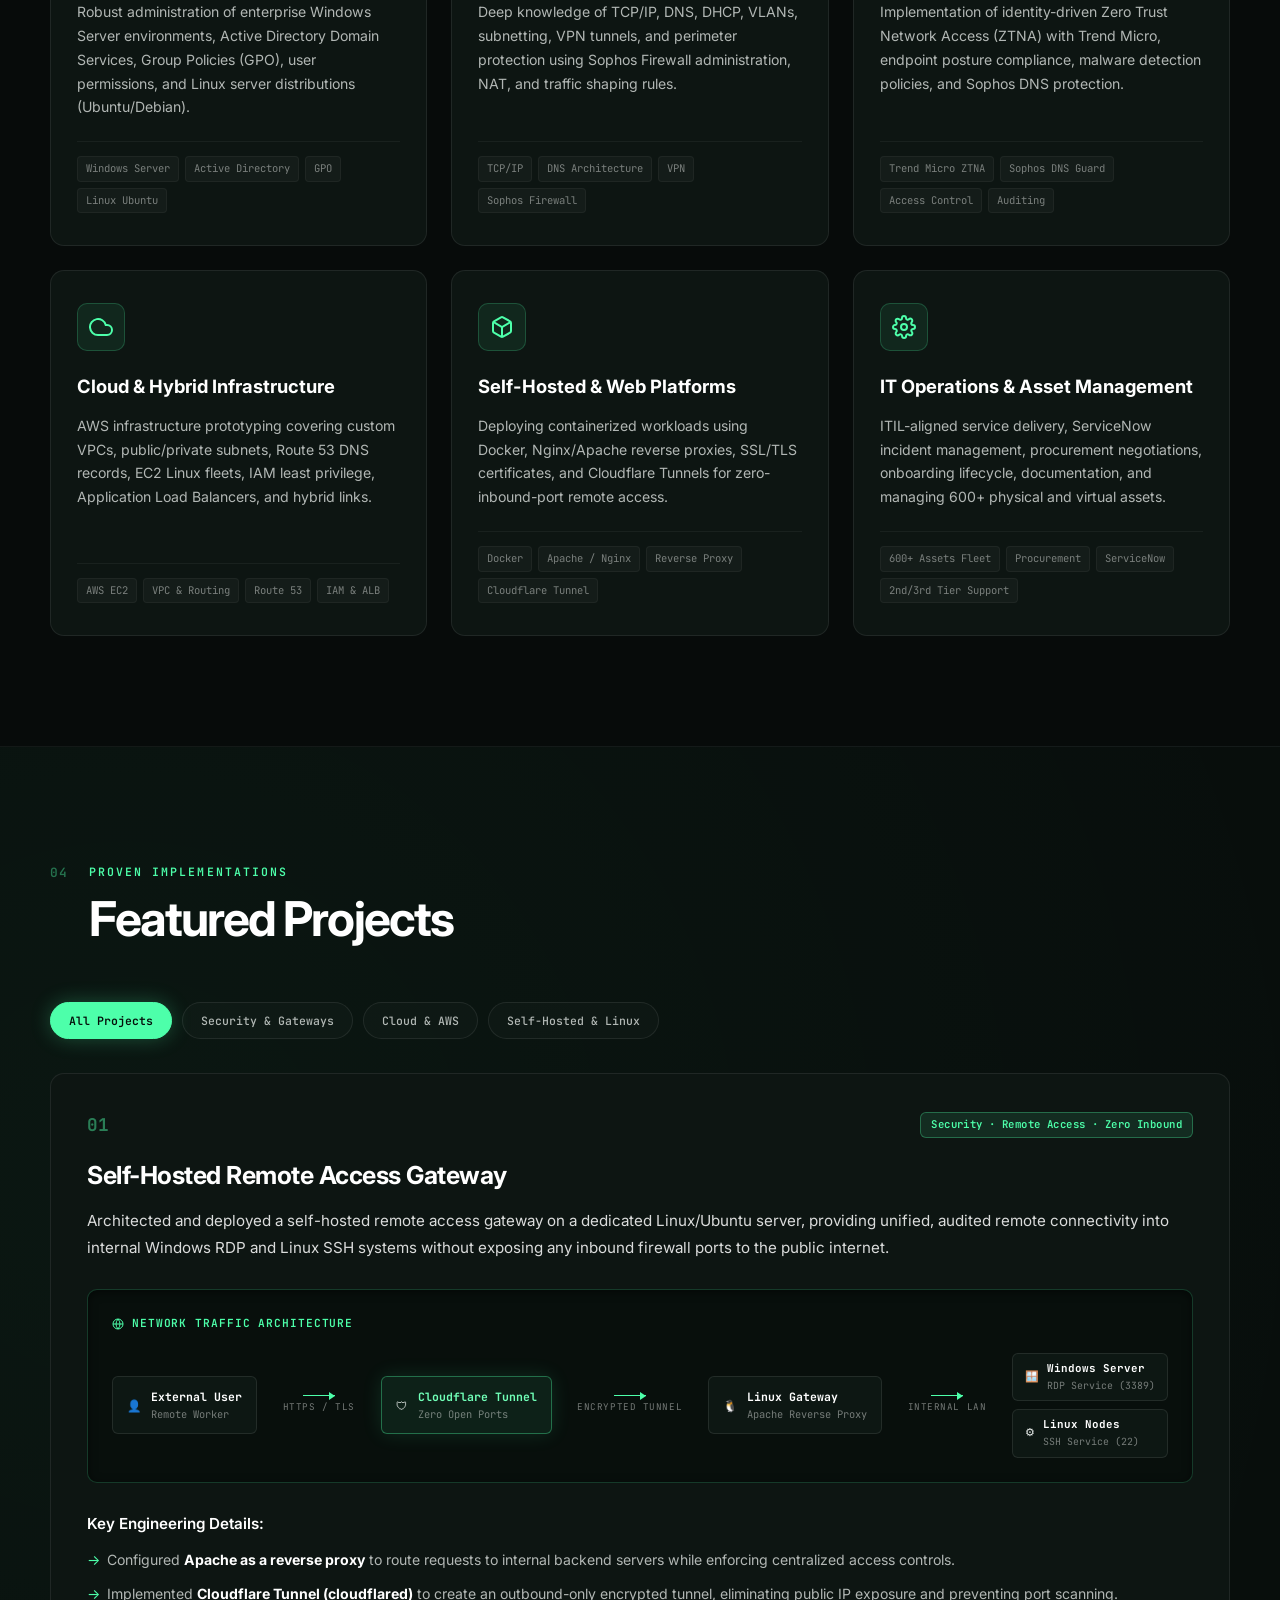
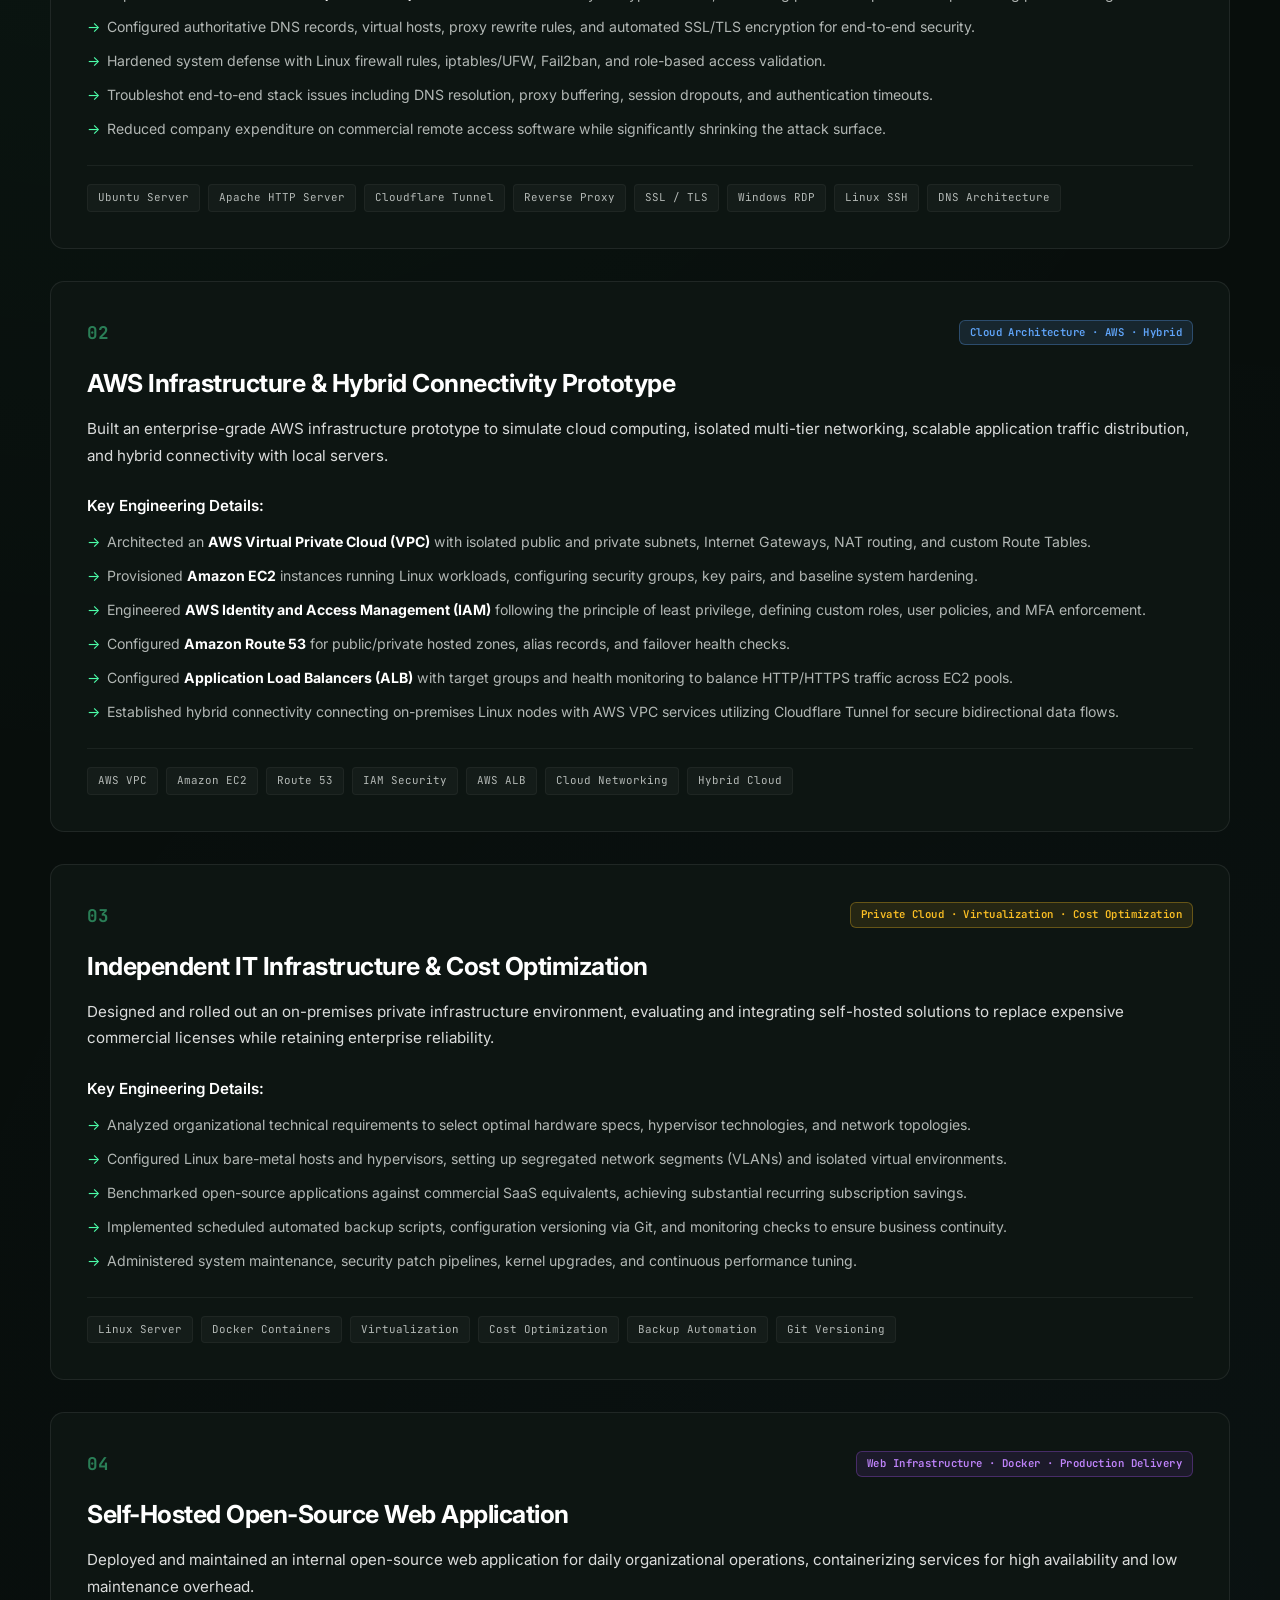
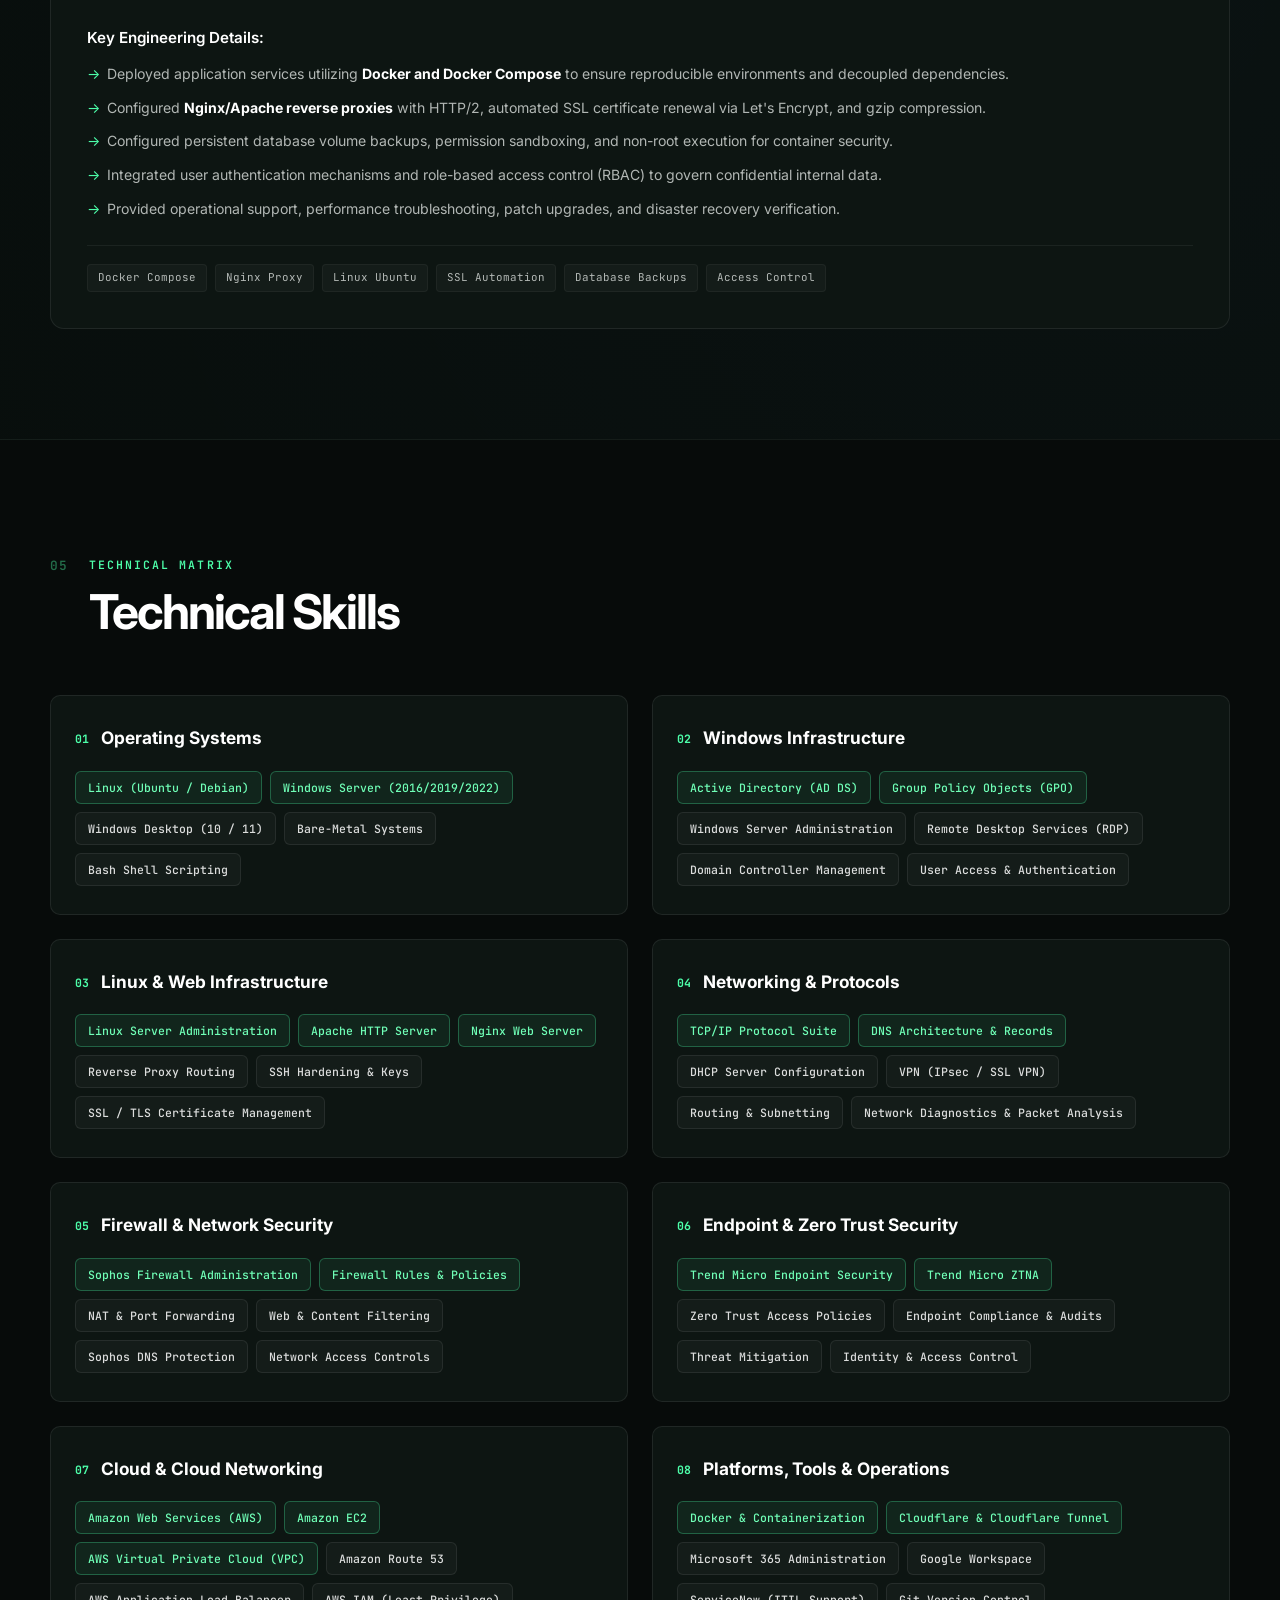
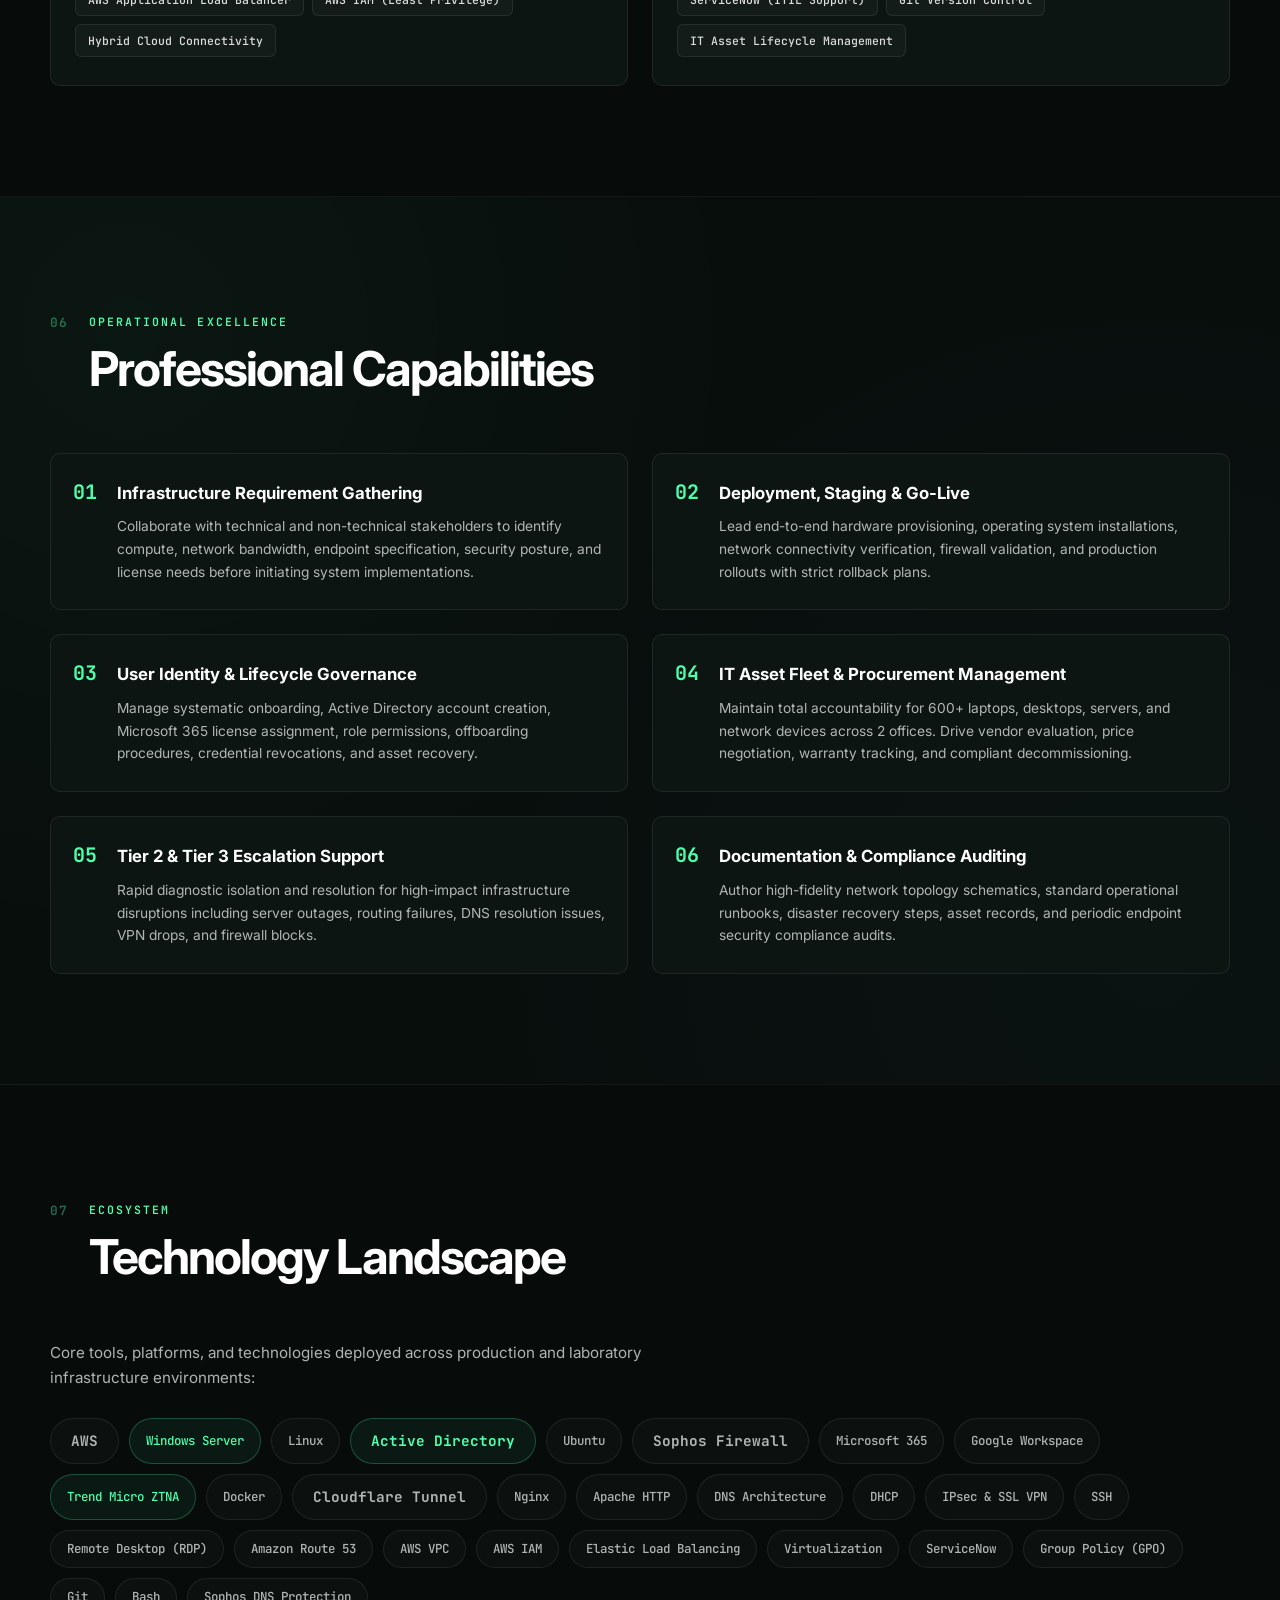
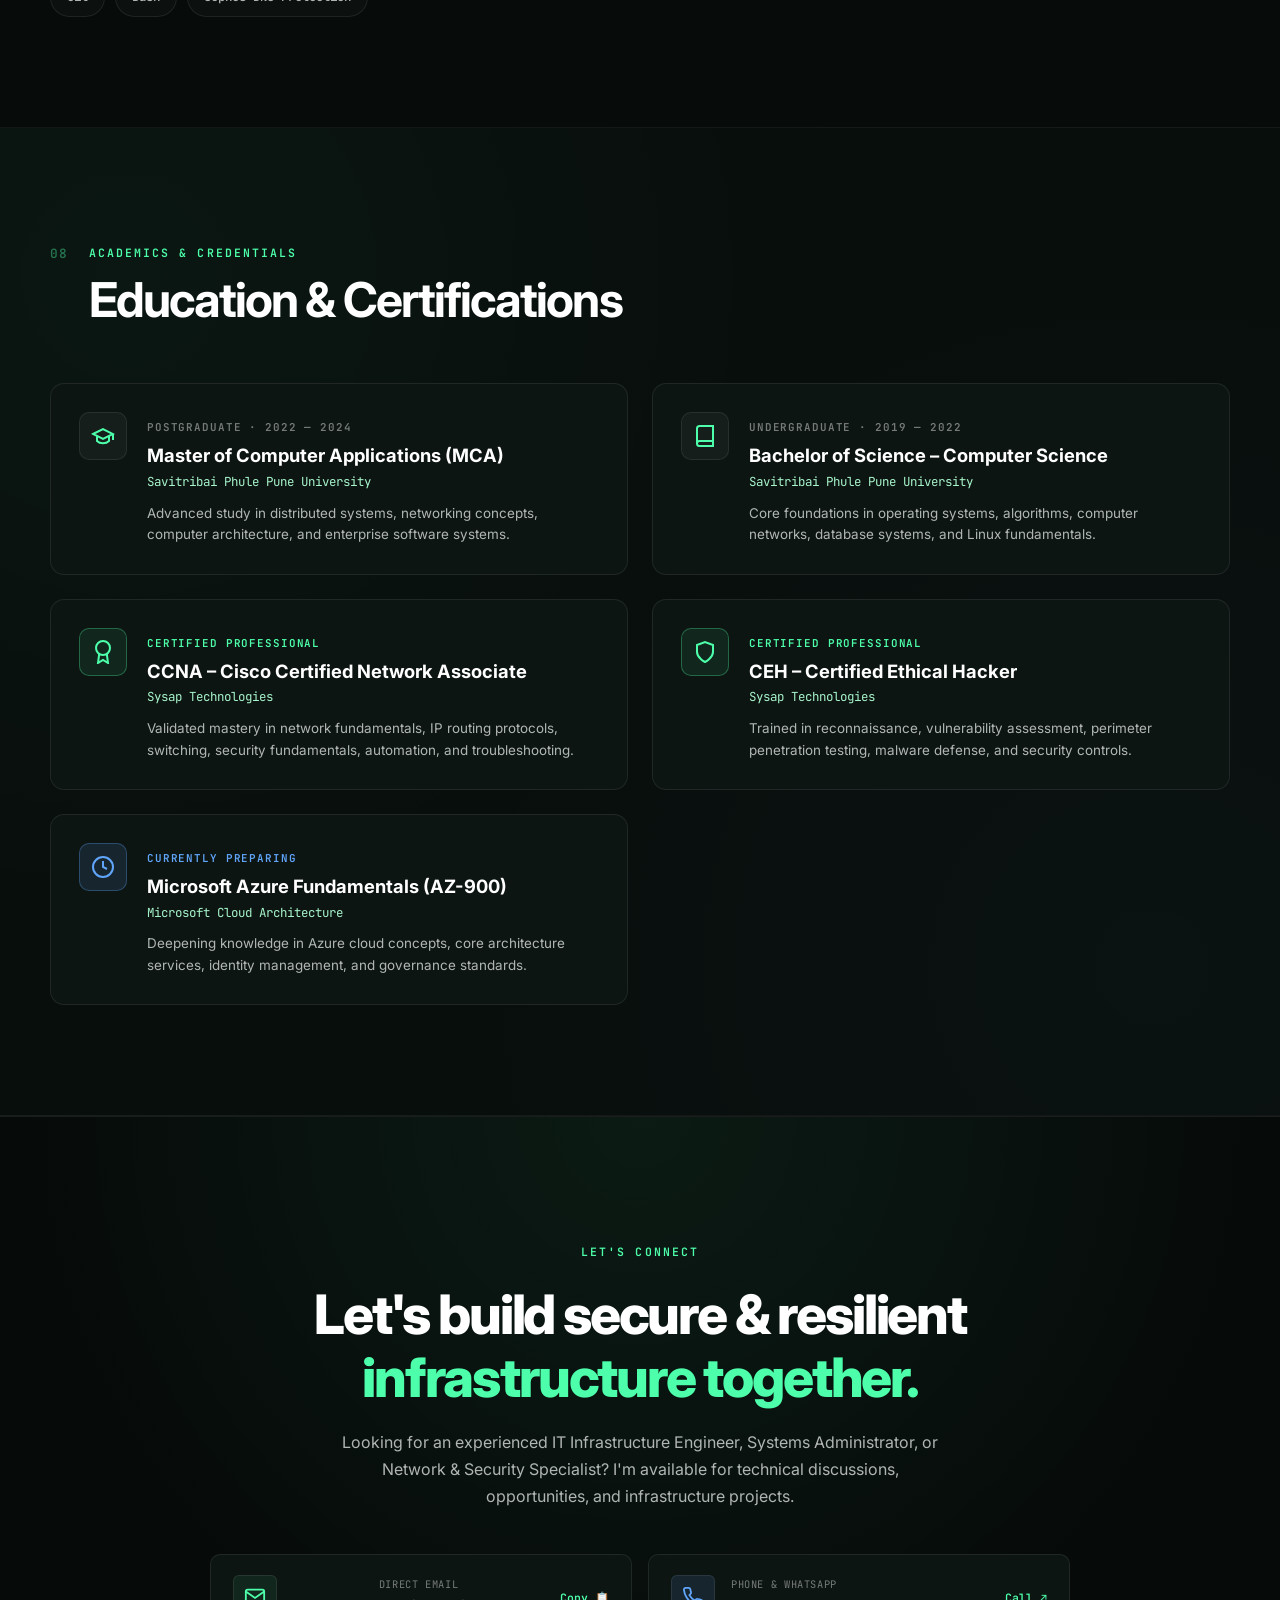
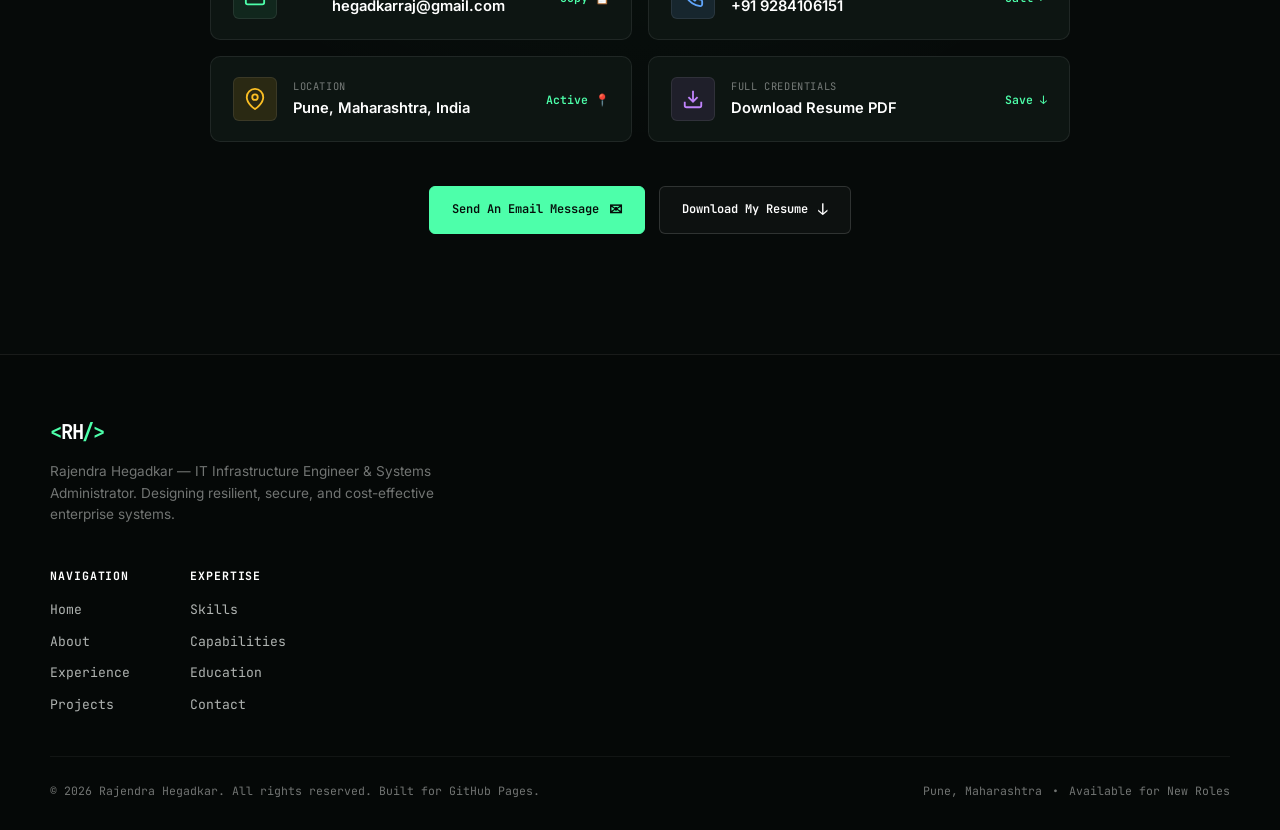
==== commit 933a8847: "Initial commit: Rajendra Hegadkar IT Infrastructure Portfolio" ====
--- a/index.html
+++ b/index.html
@@ -1,319 +1,1527 @@
-<!DOCTYPE html>
-<!--[if lt IE 8 ]><html class="no-js ie ie7" lang="en"> <![endif]-->
-<!--[if IE 8 ]><html class="no-js ie ie8" lang="en"> <![endif]-->
-<!--[if (gte IE 8)|!(IE)]><!--><html class="no-js" lang="en"> <!--<![endif]-->
-<head>
-
-   <!--- Basic Page Needs
-   ================================================== -->
-   <meta charset="utf-8">
-	<title>Raj Hegadkar | Computer Engineer </title>
-	<meta name="description" content="">
-	<meta name="author" content="">
-
-   <!-- Mobile Specific Metas
-   ================================================== -->
-	<meta name="viewport" content="width=device-width, initial-scale=1, maximum-scale=1">
-
-	<!-- CSS
-    ================================================== -->
-   <link rel="stylesheet" href="css/default.css">
-	<link rel="stylesheet" href="css/layout.css">
-   <link rel="stylesheet" href="css/media-queries.css">
-   <link rel="stylesheet" href="css/magnific-popup.css">
-
-   <!-- Script
-   ================================================== -->
-	<script src="js/modernizr.js"></script>
-
-   <!-- Favicons
-	================================================== -->
-	<link rel="shortcut icon" href="favicon.png" >
-
-</head>
-
-<body>
-
-   <!-- Header
-   ================================================== -->
-   <header id="home">
-
-      <nav id="nav-wrap">
-
-         <a class="mobile-btn" href="#nav-wrap" title="Show navigation">Show navigation</a>
-	      <a class="mobile-btn" href="#" title="Hide navigation">Hide navigation</a>
-
-         <ul id="nav" class="nav">
-            <li class="current"><a class="smoothscroll" href="#home">Home</a></li>
-            <li><a class="smoothscroll" href="#about">About</a></li>
-	         <li><a class="smoothscroll" href="#resume">Resume</a></li>
-            <li><a class="smoothscroll" href="#testimonials">Testimonials</a></li>
-            <li><a class="smoothscroll" href="#contact">Contact</a></li>
-         </ul> <!-- end #nav -->
-
-      </nav> <!-- end #nav-wrap -->
-
-      <div class="row banner">
-         <div class="banner-text">
-            <h1 class="responsive-headline">I'm Raj Hegadkar.</h1>
-            <h3>I'm an Computer Science student at <span>Tuljaram Chaturchand College, Baramati.</span> Let's <a class="smoothscroll" href="#about">start scrolling</a>
-            and learn more <a class="smoothscroll" href="#about">about me</a>.</h3>
-            <hr />
-            <ul class="social">
-               <li><a href="https://m.facebook.com/rajendra.hegadkar?ref=bookmarks"><i class="fa fa-facebook"></i></a></li>
-               <li><a href="https://twitter.com/RajHegadkar"><i class="fa fa-twitter"></i></a></li>
-               <li><a href="https://plus.google.com/103391126162908628549"><i class="fa fa-google-plus"></i></a></li>
-               <li><a href="https://www.instagram.com/rajhegadkar/"><i class="fa fa-instagram"></i></a></li>
-            </ul>
-         </div>
-      </div>
-
-      <p class="scrolldown">
-         <a class="smoothscroll" href="#about"><i class="icon-down-circle"></i></a>
-      </p>
-
-   </header> <!-- Header End -->
-
-
-   <!-- About Section
-   ================================================== -->
-   <section id="about">
-
-      <div class="row">
-
-         <div class="three columns">
-
-            <img class="profile-pic"  src="images/profilepic.jpg" alt="" />
-
-         </div>
-
-         <div class="nine columns main-col">
-
-            <h2>About Me</h2>
-
-            <p>Basically, I'm an enthusiastic Computer Science student at <a href="http://www.tccollege.org//">Tuljaram Chaturchand College, Baramati</a>. 
-            </p>
-
-            <div class="row">
-
-               <div class="columns contact-details">
-
-                  <h2>Contact Details</h2>
-                  <p class="address">
-						   <span>Raj Hegadkar</span><br>
-						   <span>Baramati<br>
-						    Tuljaram Chaturchand College, Baramati
-                     </span><br>
-						   <span>+91 7559288020</span><br>
-                                                  <span>hegadkarraj@gmail.com</span>
-					   </p>
-
-               </div>
-
-               
-
-            </div> <!-- end row -->
-
-         </div> <!-- end .main-col -->
-
-      </div>
-
-   </section> <!-- About Section End-->
-
-
-   <!-- Resume Section
-   ================================================== -->
-   <section id="resume">
-
-      <!-- Education
-   ================================================== -->
-      <div class="row education">
-
-         <div class="three columns header-col">
-            <h1><span>Education</span></h1>
-         </div>
-
-         <div class="nine columns main-col">
-
-            <div class="row item">
-
-               <div class="twelve columns">
-
-                  <h3>University of Life</h3>
-                  <p class="info">Computer Science <span>&bull;</span> <em class="date">May 2021</em></p>
-
-                  <p>
-                  Pursuing degree in Computer Science at Pune University's one of the reputed institute.
-Expected in May 2021.
-                  </p>
-
-               </div>
-
-            </div> <!-- item end -->
-
-            <div class="row item">
-
-               <div class="twelve columns">
-
-                  <h3>School</h3>
-                  <p class="info">10+2<span>&bull;</span> <em class="date">March 2017</em></p>
-
-                  <p>
-                  Pursued my 10+2 at Chate Jr. College, Pune.
-Completed 2017
-                  </p>
-
-               </div>
-
-            </div> <!-- item end -->
-
-         </div> <!-- main-col end -->
-
-      </div> <!-- End Education -->
-
-  
-
-
-   <!-- Testimonials Section
-   ================================================== -->
-   <section id="testimonials">
-
-      <div class="text-container">
-
-         <div class="row">
-
-            <div class="two columns header-col">
-
-               <h1><span>Client Testimonials</span></h1>
-
-            </div>
-
-            <div class="ten columns flex-container">
-
-               <div class="flexslider">
-
-                  <ul class="slides">
-
-                     <li>
-                        <blockquote>
-                           <p>Architecture begins where Engineering ends.
-                           </p>
-                           <cite>Walter Gropius</cite>
-                        </blockquote>
-                     </li> <!-- slide ends -->
-
-                  </ul>
-
-               </div> <!-- div.flexslider ends -->
-
-            </div> <!-- div.flex-container ends -->
-
-         </div> <!-- row ends -->
-
-       </div>  <!-- text-container ends -->
-
-   </section> <!-- Testimonials Section End-->
-
-
-   <!-- Contact Section
-   ================================================== -->
-   <section id="contact">
-
-         <div class="row section-head">
-
-            <div class="two columns header-col">
-
-               <h1><span>Get In Touch.</span></h1>
-
-            </div>
-
-            <div class="ten columns">
-
-                  <p class="lead">It would be better if we remain in Contact!!!
-                  </p>
-
-            </div>
-
-         </div>
-
-         <div class="row">
-
-
-            <aside class="four columns footer-widgets">
-
-               <div class="widget widget_contact">
-
-					   <h4>Address and Phone</h4>
-					   <p class="address">
-						   Raj Hegadkar<br>
-						   T C College Baramati<br>
-					          <span>+91 75592 88020</span>
-					   </p>
-
-				   </div>
-
-               <div class="widget widget_tweets">
-
-                  <h4 class="widget-title">Twitter Updates</h4>
-
-                  <ul id="twitter">
-                     <li>
-                        <span>
-                        <a href="https://twitter.com/intent/tweet?screen_name=RajHegadkar&ref_src=twsrc%5Etfw" class="twitter-mention-button" data-show-count="false">Tweet to @RajHegadkar</a><script async src="//platform.twitter.com/widgets.js" charset="utf-8"></script>
-                        </span>
-                        <b><a href="#">2 Days Ago</a></b>
-                     </li>
-                  </ul>
-
-		         </div>
-
-            </aside>
-
-      </div>
-
-   </section> <!-- Contact Section End-->
-
-
-   <!-- footer
-   ================================================== -->
-   <footer>
-
-      <div class="row">
-
-         <div class="twelve columns">
-
-            <ul class="social-links">
-               <li><a href="https://m.facebook.com/rajendra.hegadkar?ref=bookmarks"><i class="fa fa-facebook"></i></a></li>
-               <li><a href="https://twitter.com/RajHegadkar"><i class="fa fa-twitter"></i></a></li>
-               <li><a href="https://plus.google.com/103391126162908628549"><i class="fa fa-google-plus"></i></a></li>
-               <li><a href="https://www.instagram.com/rajhegadkar/"><i class="fa fa-instagram"></i></a></li>
-            </ul>
-
-            <ul class="copyright">
-               <li>&copy; Copyright 2020 Raj Hegadkar</li>
-               <li>Design & Devloped by <a href="https://www.instagram.com/rajhegadkar/"><b>| Rajhegadkar:) |</i></a></li>   
-            </ul>
-
-         </div>
-
-         <div id="go-top"><a class="smoothscroll" title="Back to Top" href="#home"><i class="icon-up-open"></i></a></div>
-
-      </div>
-
-   </footer> <!-- Footer End-->
-
-   <!-- Java Script
-   ================================================== -->
-   <script src="http://ajax.googleapis.com/ajax/libs/jquery/1.10.2/jquery.min.js"></script>
-   <script>window.jQuery || document.write('<script src="js/jquery-1.10.2.min.js"></script>')</script>
-   <script type="text/javascript" src="js/jquery-migrate-1.2.1.min.js"></script>
-
-   <script src="js/jquery.flexslider.js"></script>
-   <script src="js/waypoints.js"></script>
-   <script src="js/jquery.fittext.js"></script>
-   <script src="js/magnific-popup.js"></script>
-   <script src="js/init.js"></script>
-
-</body>
-
-</html>
+<!DOCTYPE html>
+<html lang="en">
+<head>
+  <meta charset="UTF-8">
+  <meta name="viewport" content="width=device-width, initial-scale=1.0">
+
+  <title>Rajendra Hegadkar | IT Infrastructure & Systems Engineer</title>
+
+  <meta
+    name="description"
+    content="Rajendra Hegadkar — IT Infrastructure and Systems Engineer with 3+ years of experience across enterprise infrastructure, Windows & Linux administration, network security, Sophos, Trend Micro, AWS, and IT operations."
+  >
+
+  <meta
+    name="keywords"
+    content="Rajendra Hegadkar, IT Infrastructure Engineer, System Engineer, Systems Administrator, AWS, Linux, Ubuntu, Windows Server, Active Directory, Sophos Firewall, Trend Micro, Cloudflare Tunnel, Docker, IT Asset Management, Pune"
+  >
+
+  <meta name="author" content="Rajendra Hegadkar">
+  <meta name="theme-color" content="#070b0a">
+
+  <!-- Open Graph / Social Meta -->
+  <meta property="og:type" content="website">
+  <meta property="og:title" content="Rajendra Hegadkar | IT Infrastructure & Systems Engineer">
+  <meta property="og:description" content="Portfolio of Rajendra Hegadkar — 3+ years managing enterprise IT infrastructure, Windows & Linux servers, Sophos security, AWS, and 600+ assets across multiple locations.">
+  <meta property="og:site_name" content="Rajendra Hegadkar Portfolio">
+
+  <!-- Favicon -->
+  <link rel="icon" type="image/svg+xml" href="data:image/svg+xml,%3Csvg xmlns='http://www.w3.org/2000/svg' viewBox='0 0 100 100'%3E%3Crect width='100' height='100' rx='20' fill='%23070b0a'/%3E%3Cpath d='M30 35 L15 50 L30 65' stroke='%234dffaa' stroke-width='8' stroke-linecap='round' stroke-linejoin='round' fill='none'/%3E%3Cpath d='M70 35 L85 50 L70 65' stroke='%234dffaa' stroke-width='8' stroke-linecap='round' stroke-linejoin='round' fill='none'/%3E%3Cpath d='M45 68 L55 32' stroke='%23ffffff' stroke-width='7' stroke-linecap='round' fill='none'/%3E%3C/svg%3E">
+
+  <!-- Google Fonts -->
+  <link rel="preconnect" href="https://fonts.googleapis.com">
+  <link rel="preconnect" href="https://fonts.gstatic.com" crossorigin>
+  <link
+    href="https://fonts.googleapis.com/css2?family=Inter:wght@400;500;600;700;800&family=JetBrains+Mono:wght@400;500;600;700&display=swap"
+    rel="stylesheet"
+  >
+
+  <!-- Stylesheet -->
+  <link rel="stylesheet" href="style.css">
+</head>
+
+<body>
+
+  <div class="background-grid" aria-hidden="true"></div>
+
+  <!-- Toast Notification -->
+  <div id="toast" class="toast" role="status" aria-live="polite">
+    <span class="toast-icon">✓</span>
+    <span id="toast-message">Copied to clipboard!</span>
+  </div>
+
+  <!-- ==================== NAVIGATION ==================== -->
+  <header class="navbar" id="navbar">
+    <div class="container nav-container">
+
+      <a href="#home" class="logo" aria-label="Rajendra Hegadkar Homepage">
+        <span class="logo-bracket">&lt;</span>RH<span class="logo-bracket">/&gt;</span>
+      </a>
+
+      <button
+        class="mobile-menu-button"
+        type="button"
+        aria-label="Toggle navigation menu"
+        aria-expanded="false"
+        aria-controls="main-nav"
+      >
+        <span></span>
+        <span></span>
+        <span></span>
+      </button>
+
+      <nav class="main-nav" id="main-nav" aria-label="Main Navigation">
+        <a href="#about" class="nav-link">About</a>
+        <a href="#experience" class="nav-link">Experience</a>
+        <a href="#expertise" class="nav-link">Expertise</a>
+        <a href="#projects" class="nav-link">Projects</a>
+        <a href="#skills" class="nav-link">Skills</a>
+        <a href="#capabilities" class="nav-link">Capabilities</a>
+        <a href="#contact" class="nav-link">Contact</a>
+      </nav>
+
+      <div class="nav-actions">
+        <a
+          href="Rajendra_Hegadkar_Resume.pdf"
+          class="nav-button"
+          download="Rajendra_Hegadkar_Resume.pdf"
+          title="Download Resume PDF"
+        >
+          <span>Resume</span>
+          <span class="btn-arrow">↓</span>
+        </a>
+      </div>
+
+    </div>
+  </header>
+
+
+  <main>
+
+    <!-- ==================== HERO ==================== -->
+    <section class="hero" id="home">
+      <div class="container hero-content">
+
+        <div class="hero-text">
+
+          <div class="status">
+            <span class="status-dot"></span>
+            <span>Open to IT Infrastructure Opportunities</span>
+          </div>
+
+          <p class="eyebrow">HELLO, I'M</p>
+
+          <h1>
+            Rajendra
+            <span>Hegadkar</span>
+          </h1>
+
+          <h2>
+            IT Infrastructure Engineer
+            <span class="separator">|</span>
+            Systems Engineer
+          </h2>
+
+          <p class="hero-description">
+            IT Infrastructure and Systems Engineer with <strong>3+ years of hands-on experience</strong> across enterprise infrastructure, Windows and Linux server administration, network security, endpoint defense, cloud engineering, and operational IT management.
+          </p>
+
+          <p class="hero-description secondary-desc">
+            Experienced in managing <strong>600+ IT assets across 2 enterprise locations</strong>, deploying resilient self-hosted gateway architectures, and configuring secure hybrid cloud environments with AWS and Cloudflare.
+          </p>
+
+          <div class="hero-buttons">
+            <a href="#experience" class="primary-button">
+              <span>Explore My Experience</span>
+              <span class="btn-icon">→</span>
+            </a>
+
+            <a
+              href="Rajendra_Hegadkar_Resume.pdf"
+              class="secondary-button"
+              download="Rajendra_Hegadkar_Resume.pdf"
+            >
+              <span>Download Resume</span>
+              <span class="btn-icon">↓</span>
+            </a>
+
+            <a href="#contact" class="tertiary-button">
+              <span>Get In Touch</span>
+            </a>
+          </div>
+
+          <div class="hero-contact">
+            <span class="contact-pill">
+              <svg width="14" height="14" viewBox="0 0 24 24" fill="none" stroke="currentColor" stroke-width="2" stroke-linecap="round" stroke-linejoin="round"><path d="M21 10c0 7-9 13-9 13s-9-6-9-13a9 9 0 0 1 18 0z"></path><circle cx="12" cy="10" r="3"></circle></svg>
+              Pune, Maharashtra
+            </span>
+
+            <button
+              class="contact-pill copy-btn"
+              data-copy="hegadkarraj@gmail.com"
+              type="button"
+              title="Click to copy email"
+            >
+              <svg width="14" height="14" viewBox="0 0 24 24" fill="none" stroke="currentColor" stroke-width="2" stroke-linecap="round" stroke-linejoin="round"><path d="M4 4h16c1.1 0 2 .9 2 2v12c0 1.1-.9 2-2 2H4c-1.1 0-2-.9-2-2V6c0-1.1.9-2 2-2z"></path><polyline points="22,6 12,13 2,6"></polyline></svg>
+              hegadkarraj@gmail.com
+              <span class="copy-badge">copy</span>
+            </button>
+
+            <a href="tel:+919284106151" class="contact-pill">
+              <svg width="14" height="14" viewBox="0 0 24 24" fill="none" stroke="currentColor" stroke-width="2" stroke-linecap="round" stroke-linejoin="round"><path d="M22 16.92v3a2 2 0 0 1-2.18 2 19.79 19.79 0 0 1-8.63-3.07 19.5 19.5 0 0 1-6-6 19.79 19.79 0 0 1-3.07-8.67A2 2 0 0 1 4.11 2h3a2 2 0 0 1 2 1.72 12.84 12.84 0 0 0 .7 2.81 2 2 0 0 1-.45 2.11L8.09 9.91a16 16 0 0 0 6 6l1.27-1.27a2 2 0 0 1 2.11-.45 12.84 12.84 0 0 0 2.81.7A2 2 0 0 1 22 16.92z"></path></svg>
+              +91 9284106151
+            </a>
+          </div>
+
+        </div>
+
+
+        <!-- TERMINAL & INTERACTIVE STATUS -->
+        <div class="hero-visual">
+
+          <div class="terminal-window">
+
+            <div class="terminal-header">
+              <div class="terminal-dots">
+                <span class="dot red"></span>
+                <span class="dot yellow"></span>
+                <span class="dot green"></span>
+              </div>
+
+              <div class="terminal-tab">
+                <svg width="12" height="12" viewBox="0 0 24 24" fill="none" stroke="currentColor" stroke-width="2"><polyline points="4 17 10 11 4 5"></polyline><line x1="12" y1="19" x2="20" y2="19"></line></svg>
+                <span class="terminal-title">sysadmin@infrastructure:~</span>
+              </div>
+
+              <span class="terminal-badge">bash 5.2</span>
+            </div>
+
+            <div class="terminal-body" id="terminal-body">
+
+              <p class="prompt-line">
+                <span class="user">sysadmin@rajendra</span>:<span class="path">~</span>$ <span class="cmd">whoami</span>
+              </p>
+              <p class="output text-highlight">
+                Rajendra Hegadkar — IT Infrastructure & Systems Engineer
+              </p>
+
+              <p class="prompt-line">
+                <span class="user">sysadmin@rajendra</span>:<span class="path">~</span>$ <span class="cmd">systemctl status enterprise-infra</span>
+              </p>
+
+              <div class="system-status">
+                <div class="status-item">
+                  <span class="indicator active">●</span>
+                  <span class="item-name">Windows Server & AD</span>
+                  <span class="badge-running">RUNNING</span>
+                </div>
+
+                <div class="status-item">
+                  <span class="indicator active">●</span>
+                  <span class="item-name">Linux / Ubuntu OS</span>
+                  <span class="badge-running">HEALTHY</span>
+                </div>
+
+                <div class="status-item">
+                  <span class="indicator active">●</span>
+                  <span class="item-name">Sophos Firewall & DNS</span>
+                  <span class="badge-running">SECURE</span>
+                </div>
+
+                <div class="status-item">
+                  <span class="indicator active">●</span>
+                  <span class="item-name">Trend Micro ZTNA</span>
+                  <span class="badge-running">ENFORCED</span>
+                </div>
+
+                <div class="status-item">
+                  <span class="indicator active">●</span>
+                  <span class="item-name">AWS Cloud Prototype</span>
+                  <span class="badge-running">ACTIVE</span>
+                </div>
+
+                <div class="status-item">
+                  <span class="indicator active">●</span>
+                  <span class="item-name">Asset Fleet (600+ Units)</span>
+                  <span class="badge-running">OPTIMIZED</span>
+                </div>
+              </div>
+
+              <p class="prompt-line">
+                <span class="user">sysadmin@rajendra</span>:<span class="path">~</span>$ <span class="cmd typing-effect">uptime --pretty</span>
+              </p>
+              <p class="output text-muted-out">
+                up 3+ years, 2 corporate sites, 0 critical breaches
+              </p>
+
+              <div class="interactive-prompt">
+                <span class="user">sysadmin@rajendra</span>:<span class="path">~</span>$
+                <input
+                  type="text"
+                  id="terminal-input"
+                  class="terminal-input"
+                  placeholder="type 'help' or click suggestions below..."
+                  autocomplete="off"
+                  spellcheck="false"
+                >
+                <span class="cursor" aria-hidden="true"></span>
+              </div>
+
+              <div class="terminal-quick-cmds">
+                <span class="quick-label">Try:</span>
+                <button type="button" class="quick-cmd" data-cmd="skills">skills</button>
+                <button type="button" class="quick-cmd" data-cmd="projects">projects</button>
+                <button type="button" class="quick-cmd" data-cmd="contact">contact</button>
+                <button type="button" class="quick-cmd" data-cmd="clear">clear</button>
+              </div>
+
+            </div>
+          </div>
+
+
+          <!-- FLOATING INFRASTRUCTURE BADGES -->
+          <div class="floating-card card-one" title="AWS Cloud Infrastructure">
+            <div class="floating-icon cloud">
+              <svg width="22" height="22" viewBox="0 0 24 24" fill="none" stroke="currentColor" stroke-width="2"><path d="M18 10h-1.26A8 8 0 1 0 9 20h9a5 5 0 0 0 0-10z"></path></svg>
+            </div>
+            <div>
+              <strong>AWS Cloud</strong>
+              <small>EC2 · VPC · Route 53 · ALB</small>
+            </div>
+          </div>
+
+          <div class="floating-card card-two" title="Network & Endpoint Defense">
+            <div class="floating-icon shield">
+              <svg width="22" height="22" viewBox="0 0 24 24" fill="none" stroke="currentColor" stroke-width="2"><path d="M12 22s8-4 8-10V5l-8-3-8 3v7c0 6 8 10 8 10z"></path></svg>
+            </div>
+            <div>
+              <strong>Zero Trust Security</strong>
+              <small>Sophos & Trend Micro ZTNA</small>
+            </div>
+          </div>
+
+        </div>
+
+      </div>
+    </section>
+
+
+    <!-- ==================== STATS ==================== -->
+    <section class="stats" aria-label="Key Highlights and Statistics">
+      <div class="container stats-grid">
+
+        <div class="stat-card">
+          <div class="stat-number">
+            <span class="counter" data-target="3">3</span><span class="stat-plus">+</span>
+          </div>
+          <span class="stat-title">Years Experience</span>
+          <p class="stat-desc">Hands-on enterprise IT & infrastructure management</p>
+        </div>
+
+        <div class="stat-card">
+          <div class="stat-number">
+            <span class="counter" data-target="600">600</span><span class="stat-plus">+</span>
+          </div>
+          <span class="stat-title">IT Assets Managed</span>
+          <p class="stat-desc">Complete lifecycle from procurement to disposal</p>
+        </div>
+
+        <div class="stat-card">
+          <div class="stat-number">
+            <span class="counter" data-target="2">2</span>
+          </div>
+          <span class="stat-title">Locations Supported</span>
+          <p class="stat-desc">Multi-site network & systems infrastructure</p>
+        </div>
+
+        <div class="stat-card">
+          <div class="stat-number">
+            <span class="stat-badge-text">AWS & Hybrid</span>
+          </div>
+          <span class="stat-title">Cloud & Gateways</span>
+          <p class="stat-desc">VPC, Route 53, Cloudflare Tunnel integration</p>
+        </div>
+
+      </div>
+    </section>
+
+
+    <!-- ==================== ABOUT ==================== -->
+    <section class="section" id="about">
+      <div class="container">
+
+        <div class="section-heading">
+          <span class="section-number">01</span>
+          <div>
+            <p class="eyebrow">PROFILE & SUMMARY</p>
+            <h2>About Me</h2>
+          </div>
+        </div>
+
+        <div class="about-grid">
+
+          <div class="about-text">
+            <p class="lead-text">
+              I am an <strong>IT Infrastructure and Systems Engineer</strong> with 3+ years of experience engineering, supporting, and securing enterprise IT environments across servers, networks, cloud prototypes, endpoints, and IT service operations.
+            </p>
+
+            <p>
+              My hands-on technical proficiency spans <strong>Windows Server</strong> (Active Directory, Group Policy, RDP, DNS), <strong>Linux/Ubuntu Server</strong> (Apache, Nginx, reverse proxies, SSH), <strong>Microsoft 365</strong>, <strong>Google Workspace</strong>, and enterprise security platforms including <strong>Sophos Firewall & Sophos DNS Protection</strong>, as well as <strong>Trend Micro Endpoint Security & ZTNA</strong>.
+            </p>
+
+            <p>
+              Beyond day-to-day administration, I specialize in <strong>infrastructure requirement gathering</strong>, project implementation, go-live coordination, IT asset lifecycle management across 600+ workstations and servers, vendor negotiations, ITIL-aligned incident response, and building cost-optimized self-hosted alternatives with <strong>Docker</strong> and <strong>Cloudflare Tunnels</strong>.
+            </p>
+
+            <div class="about-highlights">
+              <div class="highlight-item">
+                <span class="check-icon">✓</span>
+                <span><strong>Reliability & Uptime:</strong> Proactive monitoring and 2nd/3rd-level technical support for zero-downtime operations.</span>
+              </div>
+              <div class="highlight-item">
+                <span class="check-icon">✓</span>
+                <span><strong>Security-First Mindset:</strong> Certified in CCNA & CEH with practical implementation of least privilege and Zero Trust.</span>
+              </div>
+              <div class="highlight-item">
+                <span class="check-icon">✓</span>
+                <span><strong>Cost Optimization:</strong> Practical replacement of expensive proprietary SaaS platforms with secure self-hosted solutions.</span>
+              </div>
+            </div>
+          </div>
+
+          <div class="about-panel">
+            <h3 class="panel-title">Quick Specifications</h3>
+
+            <div class="panel-line">
+              <span class="spec-label">Location</span>
+              <strong class="spec-value">Pune, Maharashtra, India</strong>
+            </div>
+
+            <div class="panel-line">
+              <span class="spec-label">Total Experience</span>
+              <strong class="spec-value">3+ Years (2022 – Present)</strong>
+            </div>
+
+            <div class="panel-line">
+              <span class="spec-label">Current Role</span>
+              <strong class="spec-value highlight-green">Senior System Executive</strong>
+            </div>
+
+            <div class="panel-line">
+              <span class="spec-label">Current Company</span>
+              <strong class="spec-value">nCircletech Pvt Ltd.</strong>
+            </div>
+
+            <div class="panel-line">
+              <span class="spec-label">Primary Focus</span>
+              <strong class="spec-value">Enterprise IT Infrastructure & Security</strong>
+            </div>
+
+            <div class="panel-line">
+              <span class="spec-label">Cloud Expertise</span>
+              <strong class="spec-value">AWS (EC2, VPC, Route 53, ALB, IAM)</strong>
+            </div>
+
+            <div class="panel-line">
+              <span class="spec-label">Firewall & Security</span>
+              <strong class="spec-value">Sophos Firewall · Trend Micro ZTNA</strong>
+            </div>
+
+            <div class="panel-line">
+              <span class="spec-label">Education</span>
+              <strong class="spec-value">MCA & B.Sc. Computer Science</strong>
+            </div>
+
+            <div class="panel-cta">
+              <a href="mailto:hegadkarraj@gmail.com" class="panel-button">
+                <span>Contact Directly</span>
+                <span>✉</span>
+              </a>
+            </div>
+
+          </div>
+
+        </div>
+
+      </div>
+    </section>
+
+
+    <!-- ==================== EXPERIENCE ==================== -->
+    <section class="section dark-section" id="experience">
+      <div class="container">
+
+        <div class="section-heading">
+          <span class="section-number">02</span>
+          <div>
+            <p class="eyebrow">CAREER PATH</p>
+            <h2>Professional Experience</h2>
+          </div>
+        </div>
+
+        <div class="timeline">
+
+          <!-- ROLE 1: nCircletech -->
+          <article class="timeline-item current-job">
+
+            <div class="timeline-marker">
+              <span class="pulse-ring"></span>
+              <span class="marker-dot"></span>
+            </div>
+
+            <div class="timeline-content">
+
+              <div class="experience-header">
+                <div>
+                  <div class="company-badge-wrap">
+                    <p class="experience-company">nCircletech Pvt Ltd.</p>
+                    <span class="current-tag">CURRENT</span>
+                  </div>
+                  <h3>Senior System Executive</h3>
+                </div>
+
+                <div class="experience-date-box">
+                  <span class="experience-date">2023 — Present</span>
+                  <small class="location-sub">Pune, Maharashtra</small>
+                </div>
+              </div>
+
+              <div class="experience-meta">
+                <span class="meta-tag">IT Infrastructure</span>
+                <span class="meta-tag">Systems Administration</span>
+                <span class="meta-tag">Network Security</span>
+                <span class="meta-tag">Asset Fleet (600+)</span>
+              </div>
+
+              <p class="experience-summary">
+                Directly responsible for administering end-to-end enterprise IT infrastructure operations, safeguarding cross-departmental networks, managing 600+ physical and virtual assets, and providing 2nd & 3rd-level technical resolution across multiple branches.
+              </p>
+
+              <ul class="experience-list">
+                <li>
+                  <strong>Enterprise Asset Lifecycle:</strong> Oversee the full lifecycle management of <strong>600+ IT assets across 2 distinct locations</strong>, including procurement planning, inventory auditing, deployment, warranty coordination, hardware maintenance, and secure decommissioning.
+                </li>
+                <li>
+                  <strong>Windows Infrastructure & AD:</strong> Administer enterprise Windows Server environments, Active Directory Domain Services, user identity lifecycle, authentication protocols, permission delegation, and DNS/RDP services with zero domain downtime.
+                </li>
+                <li>
+                  <strong>Group Policy (GPO):</strong> Architect and deploy standardized Group Policy Objects to enforce baseline security configurations, password policies, USB/storage restrictions, and consistent client endpoint configurations.
+                </li>
+                <li>
+                  <strong>Sophos Firewall Administration:</strong> Manage Sophos perimeter firewalls including stateful firewall rules, NAT configurations, inter-departmental network segmentation, web filtering policies, IPS, and secure SSL VPN tunnels.
+                </li>
+                <li>
+                  <strong>Sophos DNS Protection:</strong> Implement and maintain DNS-layer protection mechanisms to proactively safeguard internal endpoints from malicious domains, phishing, command-and-control servers, and unauthorized web access.
+                </li>
+                <li>
+                  <strong>Endpoint & Zero Trust Security:</strong> Centrally administer <strong>Trend Micro Endpoint Security</strong> policies and enforce <strong>Trend Micro Zero Trust Network Access (ZTNA)</strong> for identity-governed least-privilege access to sensitive internal corporate applications.
+                </li>
+                <li>
+                  <strong>Microsoft 365 & Google Workspace:</strong> Administer SaaS collaboration suites, managing user provisioning, license management, MFA enforcement, security policies, and user productivity tools.
+                </li>
+                <li>
+                  <strong>Advanced 2nd/3rd-Level Support:</strong> Provide high-tier technical support and troubleshooting for complex issues across firewalls, DNS resolution, VPN tunnels, endpoint compliance, Windows/Linux server workloads, and networking hardware.
+                </li>
+                <li>
+                  <strong>Project Deployment & Go-Live:</strong> Gather cross-functional infrastructure requirements for new organizational initiatives, provisioning required hardware, networks, and server environments to guarantee seamless go-live delivery.
+                </li>
+                <li>
+                  <strong>Self-Hosted Infrastructure:</strong> Design and deploy resilient Linux-based self-hosted services using Apache, Nginx reverse proxying, Docker containers, and Cloudflare Tunnels for secure external access without open inbound firewall ports.
+                </li>
+                <li>
+                  <strong>Documentation & Compliance:</strong> Author and maintain comprehensive infrastructure architecture diagrams, incident post-mortems, standard operating procedures (SOPs), and operational playbooks.
+                </li>
+              </ul>
+
+              <div class="experience-tags">
+                <span>Windows Server</span>
+                <span>Active Directory</span>
+                <span>Group Policy (GPO)</span>
+                <span>Linux (Ubuntu)</span>
+                <span>Sophos Firewall</span>
+                <span>Trend Micro ZTNA</span>
+                <span>Sophos DNS</span>
+                <span>Microsoft 365</span>
+                <span>AWS</span>
+                <span>Docker</span>
+                <span>Cloudflare Tunnel</span>
+                <span>IT Asset Management</span>
+              </div>
+
+            </div>
+          </article>
+
+
+          <!-- ROLE 2: VDA Infosolutions -->
+          <article class="timeline-item">
+
+            <div class="timeline-marker">
+              <span class="marker-dot"></span>
+            </div>
+
+            <div class="timeline-content">
+
+              <div class="experience-header">
+                <div>
+                  <p class="experience-company">VDA Infosolutions Pvt. Ltd.</p>
+                  <h3>System Engineer</h3>
+                </div>
+
+                <div class="experience-date-box">
+                  <span class="experience-date">2022 — 2023</span>
+                  <small class="location-sub">Pune, Maharashtra</small>
+                </div>
+              </div>
+
+              <div class="experience-meta">
+                <span class="meta-tag">IT Operations</span>
+                <span class="meta-tag">ITIL Framework</span>
+                <span class="meta-tag">ServiceNow</span>
+                <span class="meta-tag">Hardware Diagnostics</span>
+              </div>
+
+              <p class="experience-summary">
+                Delivered enterprise IT systems support, hardware lifecycle tracking, and infrastructure troubleshooting for end users and client infrastructures while adhering strictly to ITIL operational guidelines.
+              </p>
+
+              <ul class="experience-list">
+                <li>
+                  <strong>Hardware Asset Management:</strong> Managed enterprise IT hardware assets from initial acquisition and vendor delivery through deployment, diagnostic maintenance, warranty coordination, and disposal records.
+                </li>
+                <li>
+                  <strong>ITIL Incident & Service Management:</strong> Handled end-to-end incident lifecycles, service requests, and hardware replacements logged via <strong>ServiceNow</strong>, maintaining exceptional SLA compliance and customer satisfaction.
+                </li>
+                <li>
+                  <strong>End-User Technical Support:</strong> Diagnosed and resolved operating system crashes, application errors, connectivity bottlenecks, peripheral malfunctions, and access issues with minimal escalation rates.
+                </li>
+                <li>
+                  <strong>Vendor & Team Coordination:</strong> Partnered closely with internal network engineering teams and third-party hardware OEM vendors to expedite replacement part dispatches and warranty servicing.
+                </li>
+                <li>
+                  <strong>Employee Onboarding Operations:</strong> Standardized laptop/workstation staging, disk imaging, software provisioning, peripheral configuration, and credentials handover for new hires to minimize onboarding friction.
+                </li>
+                <li>
+                  <strong>Support Logging & Reporting:</strong> Maintained comprehensive support logs, incident resolution knowledge bases, and asset warranty registers to optimize recurring maintenance costs.
+                </li>
+              </ul>
+
+              <div class="experience-tags">
+                <span>ITIL Processes</span>
+                <span>ServiceNow</span>
+                <span>Hardware Diagnostics</span>
+                <span>Asset Management</span>
+                <span>Desktop Support</span>
+                <span>Windows 10/11</span>
+                <span>Networking Support</span>
+                <span>Vendor Coordination</span>
+              </div>
+
+            </div>
+          </article>
+
+        </div>
+
+      </div>
+    </section>
+
+
+    <!-- ==================== CORE EXPERTISE ==================== -->
+    <section class="section" id="expertise">
+      <div class="container">
+
+        <div class="section-heading">
+          <span class="section-number">03</span>
+          <div>
+            <p class="eyebrow">DOMAINS & CAPABILITIES</p>
+            <h2>Core Expertise</h2>
+          </div>
+        </div>
+
+        <div class="expertise-grid">
+
+          <article class="expertise-card">
+            <div class="card-icon">
+              <svg width="24" height="24" viewBox="0 0 24 24" fill="none" stroke="currentColor" stroke-width="2"><rect x="2" y="2" width="20" height="8" rx="2" ry="2"></rect><rect x="2" y="14" width="20" height="8" rx="2" ry="2"></rect><line x1="6" y1="6" x2="6.01" y2="6"></line><line x1="6" y1="18" x2="6.01" y2="18"></line></svg>
+            </div>
+            <h3>Infrastructure & Systems</h3>
+            <p>
+              Robust administration of enterprise Windows Server environments, Active Directory Domain Services, Group Policies (GPO), user permissions, and Linux server distributions (Ubuntu/Debian).
+            </p>
+            <div class="card-tags">
+              <span>Windows Server</span>
+              <span>Active Directory</span>
+              <span>GPO</span>
+              <span>Linux Ubuntu</span>
+            </div>
+          </article>
+
+
+          <article class="expertise-card">
+            <div class="card-icon">
+              <svg width="24" height="24" viewBox="0 0 24 24" fill="none" stroke="currentColor" stroke-width="2"><rect x="2" y="3" width="20" height="14" rx="2" ry="2"></rect><line x1="8" y1="21" x2="16" y2="21"></line><line x1="12" y1="17" x2="12" y2="21"></line></svg>
+            </div>
+            <h3>Networking & Perimeter Security</h3>
+            <p>
+              Deep knowledge of TCP/IP, DNS, DHCP, VLANs, subnetting, VPN tunnels, and perimeter protection using Sophos Firewall administration, NAT, and traffic shaping rules.
+            </p>
+            <div class="card-tags">
+              <span>TCP/IP</span>
+              <span>DNS Architecture</span>
+              <span>VPN</span>
+              <span>Sophos Firewall</span>
+            </div>
+          </article>
+
+
+          <article class="expertise-card">
+            <div class="card-icon">
+              <svg width="24" height="24" viewBox="0 0 24 24" fill="none" stroke="currentColor" stroke-width="2"><path d="M12 22s8-4 8-10V5l-8-3-8 3v7c0 6 8 10 8 10z"></path></svg>
+            </div>
+            <h3>Endpoint & Zero Trust Defense</h3>
+            <p>
+              Implementation of identity-driven Zero Trust Network Access (ZTNA) with Trend Micro, endpoint posture compliance, malware detection policies, and Sophos DNS protection.
+            </p>
+            <div class="card-tags">
+              <span>Trend Micro ZTNA</span>
+              <span>Sophos DNS Guard</span>
+              <span>Access Control</span>
+              <span>Auditing</span>
+            </div>
+          </article>
+
+
+          <article class="expertise-card">
+            <div class="card-icon">
+              <svg width="24" height="24" viewBox="0 0 24 24" fill="none" stroke="currentColor" stroke-width="2"><path d="M18 10h-1.26A8 8 0 1 0 9 20h9a5 5 0 0 0 0-10z"></path></svg>
+            </div>
+            <h3>Cloud & Hybrid Infrastructure</h3>
+            <p>
+              AWS infrastructure prototyping covering custom VPCs, public/private subnets, Route 53 DNS records, EC2 Linux fleets, IAM least privilege, Application Load Balancers, and hybrid links.
+            </p>
+            <div class="card-tags">
+              <span>AWS EC2</span>
+              <span>VPC & Routing</span>
+              <span>Route 53</span>
+              <span>IAM & ALB</span>
+            </div>
+          </article>
+
+
+          <article class="expertise-card">
+            <div class="card-icon">
+              <svg width="24" height="24" viewBox="0 0 24 24" fill="none" stroke="currentColor" stroke-width="2"><path d="M21 16V8a2 2 0 0 0-1-1.73l-7-4a2 2 0 0 0-2 0l-7 4A2 2 0 0 0 3 8v8a2 2 0 0 0 1 1.73l7 4a2 2 0 0 0 2 0l7-4A2 2 0 0 0 21 16z"></path><polyline points="3.27 6.96 12 12.01 20.73 6.96"></polyline><line x1="12" y1="22.08" x2="12" y2="12"></line></svg>
+            </div>
+            <h3>Self-Hosted & Web Platforms</h3>
+            <p>
+              Deploying containerized workloads using Docker, Nginx/Apache reverse proxies, SSL/TLS certificates, and Cloudflare Tunnels for zero-inbound-port remote access.
+            </p>
+            <div class="card-tags">
+              <span>Docker</span>
+              <span>Apache / Nginx</span>
+              <span>Reverse Proxy</span>
+              <span>Cloudflare Tunnel</span>
+            </div>
+          </article>
+
+
+          <article class="expertise-card">
+            <div class="card-icon">
+              <svg width="24" height="24" viewBox="0 0 24 24" fill="none" stroke="currentColor" stroke-width="2"><circle cx="12" cy="12" r="3"></circle><path d="M19.4 15a1.65 1.65 0 0 0 .33 1.82l.06.06a2 2 0 0 1 0 2.83 2 2 0 0 1-2.83 0l-.06-.06a1.65 1.65 0 0 0-1.82-.33 1.65 1.65 0 0 0-1 1.51V21a2 2 0 0 1-2 2 2 2 0 0 1-2-2v-.09A1.65 1.65 0 0 0 9 19.4a1.65 1.65 0 0 0-1.82.33l-.06.06a2 2 0 0 1-2.83 0 2 2 0 0 1 0-2.83l.06-.06a1.65 1.65 0 0 0 .33-1.82 1.65 1.65 0 0 0-1.51-1H3a2 2 0 0 1-2-2 2 2 0 0 1 2-2h.09A1.65 1.65 0 0 0 4.6 9a1.65 1.65 0 0 0-.33-1.82l-.06-.06a2 2 0 0 1 0-2.83 2 2 0 0 1 2.83 0l.06.06a1.65 1.65 0 0 0 1.82.33H9a1.65 1.65 0 0 0 1-1.51V3a2 2 0 0 1 2-2 2 2 0 0 1 2 2v.09a1.65 1.65 0 0 0 1 1.51 1.65 1.65 0 0 0 1.82-.33l.06-.06a2 2 0 0 1 2.83 0 2 2 0 0 1 0 2.83l-.06.06a1.65 1.65 0 0 0-.33 1.82V9a1.65 1.65 0 0 0 1.51 1H21a2 2 0 0 1 2 2 2 2 0 0 1-2 2h-.09a1.65 1.65 0 0 0-1.51 1z"></path></svg>
+            </div>
+            <h3>IT Operations & Asset Management</h3>
+            <p>
+              ITIL-aligned service delivery, ServiceNow incident management, procurement negotiations, onboarding lifecycle, documentation, and managing 600+ physical and virtual assets.
+            </p>
+            <div class="card-tags">
+              <span>600+ Assets Fleet</span>
+              <span>Procurement</span>
+              <span>ServiceNow</span>
+              <span>2nd/3rd Tier Support</span>
+            </div>
+          </article>
+
+        </div>
+
+      </div>
+    </section>
+
+
+    <!-- ==================== FEATURED PROJECTS ==================== -->
+    <section class="section dark-section" id="projects">
+      <div class="container">
+
+        <div class="section-heading">
+          <span class="section-number">04</span>
+          <div>
+            <p class="eyebrow">PROVEN IMPLEMENTATIONS</p>
+            <h2>Featured Projects</h2>
+          </div>
+        </div>
+
+        <!-- Filter Controls -->
+        <div class="project-filters">
+          <button type="button" class="filter-btn active" data-filter="all">All Projects</button>
+          <button type="button" class="filter-btn" data-filter="security">Security & Gateways</button>
+          <button type="button" class="filter-btn" data-filter="cloud">Cloud & AWS</button>
+          <button type="button" class="filter-btn" data-filter="selfhosted">Self-Hosted & Linux</button>
+        </div>
+
+        <div class="projects-grid">
+
+          <!-- PROJECT 1: Remote Access Gateway -->
+          <article class="project-card featured-project" data-category="security selfhosted">
+
+            <div class="project-top">
+              <span class="project-number">01</span>
+              <span class="project-type security">Security · Remote Access · Zero Inbound</span>
+            </div>
+
+            <div class="project-header-content">
+              <h3>Self-Hosted Remote Access Gateway</h3>
+              <p class="project-summary-lead">
+                Architected and deployed a self-hosted remote access gateway on a dedicated Linux/Ubuntu server, providing unified, audited remote connectivity into internal Windows RDP and Linux SSH systems without exposing any inbound firewall ports to the public internet.
+              </p>
+            </div>
+
+            <!-- Architecture Diagram Flow -->
+            <div class="architecture-wrapper">
+              <p class="arch-label">
+                <svg width="12" height="12" viewBox="0 0 24 24" fill="none" stroke="currentColor" stroke-width="2"><circle cx="12" cy="12" r="10"></circle><line x1="2" y1="12" x2="22" y2="12"></line><path d="M12 2a15.3 15.3 0 0 1 4 10 15.3 15.3 0 0 1-4 10 15.3 15.3 0 0 1-4-10 15.3 15.3 0 0 1 4-10z"></path></svg>
+                Network Traffic Architecture
+              </p>
+
+              <div class="architecture">
+                <div class="arch-node client-node">
+                  <span class="node-icon">👤</span>
+                  <div class="node-text">
+                    <strong>External User</strong>
+                    <small>Remote Worker</small>
+                  </div>
+                </div>
+
+                <div class="arch-arrow">
+                  <span class="arrow-line"></span>
+                  <span class="arrow-text">HTTPS / TLS</span>
+                </div>
+
+                <div class="arch-node cloudflare-node">
+                  <span class="node-icon">🛡</span>
+                  <div class="node-text">
+                    <strong>Cloudflare Tunnel</strong>
+                    <small>Zero Open Ports</small>
+                  </div>
+                </div>
+
+                <div class="arch-arrow">
+                  <span class="arrow-line"></span>
+                  <span class="arrow-text">Encrypted Tunnel</span>
+                </div>
+
+                <div class="arch-node gateway-node">
+                  <span class="node-icon">🐧</span>
+                  <div class="node-text">
+                    <strong>Linux Gateway</strong>
+                    <small>Apache Reverse Proxy</small>
+                  </div>
+                </div>
+
+                <div class="arch-arrow">
+                  <span class="arrow-line"></span>
+                  <span class="arrow-text">Internal LAN</span>
+                </div>
+
+                <div class="arch-split-container">
+                  <div class="arch-subnode">
+                    <span class="node-icon">🪟</span>
+                    <div>
+                      <strong>Windows Server</strong>
+                      <small>RDP Service (3389)</small>
+                    </div>
+                  </div>
+                  <div class="arch-subnode">
+                    <span class="node-icon">⚙</span>
+                    <div>
+                      <strong>Linux Nodes</strong>
+                      <small>SSH Service (22)</small>
+                    </div>
+                  </div>
+                </div>
+              </div>
+            </div>
+
+            <div class="project-details">
+              <h4>Key Engineering Details:</h4>
+              <ul class="project-list">
+                <li>Configured <strong>Apache as a reverse proxy</strong> to route requests to internal backend servers while enforcing centralized access controls.</li>
+                <li>Implemented <strong>Cloudflare Tunnel (cloudflared)</strong> to create an outbound-only encrypted tunnel, eliminating public IP exposure and preventing port scanning.</li>
+                <li>Configured authoritative DNS records, virtual hosts, proxy rewrite rules, and automated SSL/TLS encryption for end-to-end security.</li>
+                <li>Hardened system defense with Linux firewall rules, iptables/UFW, Fail2ban, and role-based access validation.</li>
+                <li>Troubleshot end-to-end stack issues including DNS resolution, proxy buffering, session dropouts, and authentication timeouts.</li>
+                <li>Reduced company expenditure on commercial remote access software while significantly shrinking the attack surface.</li>
+              </ul>
+            </div>
+
+            <div class="project-tags">
+              <span>Ubuntu Server</span>
+              <span>Apache HTTP Server</span>
+              <span>Cloudflare Tunnel</span>
+              <span>Reverse Proxy</span>
+              <span>SSL / TLS</span>
+              <span>Windows RDP</span>
+              <span>Linux SSH</span>
+              <span>DNS Architecture</span>
+            </div>
+
+          </article>
+
+
+          <!-- PROJECT 2: AWS Infrastructure Prototype -->
+          <article class="project-card" data-category="cloud">
+
+            <div class="project-top">
+              <span class="project-number">02</span>
+              <span class="project-type cloud">Cloud Architecture · AWS · Hybrid</span>
+            </div>
+
+            <div class="project-header-content">
+              <h3>AWS Infrastructure & Hybrid Connectivity Prototype</h3>
+              <p class="project-summary-lead">
+                Built an enterprise-grade AWS infrastructure prototype to simulate cloud computing, isolated multi-tier networking, scalable application traffic distribution, and hybrid connectivity with local servers.
+              </p>
+            </div>
+
+            <div class="project-details">
+              <h4>Key Engineering Details:</h4>
+              <ul class="project-list">
+                <li>Architected an <strong>AWS Virtual Private Cloud (VPC)</strong> with isolated public and private subnets, Internet Gateways, NAT routing, and custom Route Tables.</li>
+                <li>Provisioned <strong>Amazon EC2</strong> instances running Linux workloads, configuring security groups, key pairs, and baseline system hardening.</li>
+                <li>Engineered <strong>AWS Identity and Access Management (IAM)</strong> following the principle of least privilege, defining custom roles, user policies, and MFA enforcement.</li>
+                <li>Configured <strong>Amazon Route 53</strong> for public/private hosted zones, alias records, and failover health checks.</li>
+                <li>Configured <strong>Application Load Balancers (ALB)</strong> with target groups and health monitoring to balance HTTP/HTTPS traffic across EC2 pools.</li>
+                <li>Established hybrid connectivity connecting on-premises Linux nodes with AWS VPC services utilizing Cloudflare Tunnel for secure bidirectional data flows.</li>
+              </ul>
+            </div>
+
+            <div class="project-tags">
+              <span>AWS VPC</span>
+              <span>Amazon EC2</span>
+              <span>Route 53</span>
+              <span>IAM Security</span>
+              <span>AWS ALB</span>
+              <span>Cloud Networking</span>
+              <span>Hybrid Cloud</span>
+            </div>
+
+          </article>
+
+
+          <!-- PROJECT 3: Independent IT Infrastructure & Private Cloud -->
+          <article class="project-card" data-category="selfhosted">
+
+            <div class="project-top">
+              <span class="project-number">03</span>
+              <span class="project-type infrastructure">Private Cloud · Virtualization · Cost Optimization</span>
+            </div>
+
+            <div class="project-header-content">
+              <h3>Independent IT Infrastructure & Cost Optimization</h3>
+              <p class="project-summary-lead">
+                Designed and rolled out an on-premises private infrastructure environment, evaluating and integrating self-hosted solutions to replace expensive commercial licenses while retaining enterprise reliability.
+              </p>
+            </div>
+
+            <div class="project-details">
+              <h4>Key Engineering Details:</h4>
+              <ul class="project-list">
+                <li>Analyzed organizational technical requirements to select optimal hardware specs, hypervisor technologies, and network topologies.</li>
+                <li>Configured Linux bare-metal hosts and hypervisors, setting up segregated network segments (VLANs) and isolated virtual environments.</li>
+                <li>Benchmarked open-source applications against commercial SaaS equivalents, achieving substantial recurring subscription savings.</li>
+                <li>Implemented scheduled automated backup scripts, configuration versioning via Git, and monitoring checks to ensure business continuity.</li>
+                <li>Administered system maintenance, security patch pipelines, kernel upgrades, and continuous performance tuning.</li>
+              </ul>
+            </div>
+
+            <div class="project-tags">
+              <span>Linux Server</span>
+              <span>Docker Containers</span>
+              <span>Virtualization</span>
+              <span>Cost Optimization</span>
+              <span>Backup Automation</span>
+              <span>Git Versioning</span>
+            </div>
+
+          </article>
+
+
+          <!-- PROJECT 4: Self-Hosted Open-Source Web App -->
+          <article class="project-card" data-category="selfhosted security">
+
+            <div class="project-top">
+              <span class="project-number">04</span>
+              <span class="project-type web">Web Infrastructure · Docker · Production Delivery</span>
+            </div>
+
+            <div class="project-header-content">
+              <h3>Self-Hosted Open-Source Web Application</h3>
+              <p class="project-summary-lead">
+                Deployed and maintained an internal open-source web application for daily organizational operations, containerizing services for high availability and low maintenance overhead.
+              </p>
+            </div>
+
+            <div class="project-details">
+              <h4>Key Engineering Details:</h4>
+              <ul class="project-list">
+                <li>Deployed application services utilizing <strong>Docker and Docker Compose</strong> to ensure reproducible environments and decoupled dependencies.</li>
+                <li>Configured <strong>Nginx/Apache reverse proxies</strong> with HTTP/2, automated SSL certificate renewal via Let's Encrypt, and gzip compression.</li>
+                <li>Configured persistent database volume backups, permission sandboxing, and non-root execution for container security.</li>
+                <li>Integrated user authentication mechanisms and role-based access control (RBAC) to govern confidential internal data.</li>
+                <li>Provided operational support, performance troubleshooting, patch upgrades, and disaster recovery verification.</li>
+              </ul>
+            </div>
+
+            <div class="project-tags">
+              <span>Docker Compose</span>
+              <span>Nginx Proxy</span>
+              <span>Linux Ubuntu</span>
+              <span>SSL Automation</span>
+              <span>Database Backups</span>
+              <span>Access Control</span>
+            </div>
+
+          </article>
+
+        </div>
+
+      </div>
+    </section>
+
+
+    <!-- ==================== TECHNICAL SKILLS ==================== -->
+    <section class="section" id="skills">
+      <div class="container">
+
+        <div class="section-heading">
+          <span class="section-number">05</span>
+          <div>
+            <p class="eyebrow">TECHNICAL MATRIX</p>
+            <h2>Technical Skills</h2>
+          </div>
+        </div>
+
+        <div class="skills-container">
+
+          <!-- 01 Operating Systems -->
+          <div class="skill-group">
+            <div class="skill-heading">
+              <span class="group-idx">01</span>
+              <h3>Operating Systems</h3>
+            </div>
+            <div class="skill-tags">
+              <span class="skill-badge highlight">Linux (Ubuntu / Debian)</span>
+              <span class="skill-badge highlight">Windows Server (2016/2019/2022)</span>
+              <span class="skill-badge">Windows Desktop (10 / 11)</span>
+              <span class="skill-badge">Bare-Metal Systems</span>
+              <span class="skill-badge">Bash Shell Scripting</span>
+            </div>
+          </div>
+
+          <!-- 02 Windows Infrastructure -->
+          <div class="skill-group">
+            <div class="skill-heading">
+              <span class="group-idx">02</span>
+              <h3>Windows Infrastructure</h3>
+            </div>
+            <div class="skill-tags">
+              <span class="skill-badge highlight">Active Directory (AD DS)</span>
+              <span class="skill-badge highlight">Group Policy Objects (GPO)</span>
+              <span class="skill-badge">Windows Server Administration</span>
+              <span class="skill-badge">Remote Desktop Services (RDP)</span>
+              <span class="skill-badge">Domain Controller Management</span>
+              <span class="skill-badge">User Access & Authentication</span>
+            </div>
+          </div>
+
+          <!-- 03 Linux & Web Infrastructure -->
+          <div class="skill-group">
+            <div class="skill-heading">
+              <span class="group-idx">03</span>
+              <h3>Linux & Web Infrastructure</h3>
+            </div>
+            <div class="skill-tags">
+              <span class="skill-badge highlight">Linux Server Administration</span>
+              <span class="skill-badge highlight">Apache HTTP Server</span>
+              <span class="skill-badge highlight">Nginx Web Server</span>
+              <span class="skill-badge">Reverse Proxy Routing</span>
+              <span class="skill-badge">SSH Hardening & Keys</span>
+              <span class="skill-badge">SSL / TLS Certificate Management</span>
+            </div>
+          </div>
+
+          <!-- 04 Networking -->
+          <div class="skill-group">
+            <div class="skill-heading">
+              <span class="group-idx">04</span>
+              <h3>Networking & Protocols</h3>
+            </div>
+            <div class="skill-tags">
+              <span class="skill-badge highlight">TCP/IP Protocol Suite</span>
+              <span class="skill-badge highlight">DNS Architecture & Records</span>
+              <span class="skill-badge">DHCP Server Configuration</span>
+              <span class="skill-badge">VPN (IPsec / SSL VPN)</span>
+              <span class="skill-badge">Routing & Subnetting</span>
+              <span class="skill-badge">Network Diagnostics & Packet Analysis</span>
+            </div>
+          </div>
+
+          <!-- 05 Network Security -->
+          <div class="skill-group">
+            <div class="skill-heading">
+              <span class="group-idx">05</span>
+              <h3>Firewall & Network Security</h3>
+            </div>
+            <div class="skill-tags">
+              <span class="skill-badge highlight">Sophos Firewall Administration</span>
+              <span class="skill-badge highlight">Firewall Rules & Policies</span>
+              <span class="skill-badge">NAT & Port Forwarding</span>
+              <span class="skill-badge">Web & Content Filtering</span>
+              <span class="skill-badge">Sophos DNS Protection</span>
+              <span class="skill-badge">Network Access Controls</span>
+            </div>
+          </div>
+
+          <!-- 06 Endpoint & Zero Trust -->
+          <div class="skill-group">
+            <div class="skill-heading">
+              <span class="group-idx">06</span>
+              <h3>Endpoint & Zero Trust Security</h3>
+            </div>
+            <div class="skill-tags">
+              <span class="skill-badge highlight">Trend Micro Endpoint Security</span>
+              <span class="skill-badge highlight">Trend Micro ZTNA</span>
+              <span class="skill-badge">Zero Trust Access Policies</span>
+              <span class="skill-badge">Endpoint Compliance & Audits</span>
+              <span class="skill-badge">Threat Mitigation</span>
+              <span class="skill-badge">Identity & Access Control</span>
+            </div>
+          </div>
+
+          <!-- 07 Cloud & AWS -->
+          <div class="skill-group">
+            <div class="skill-heading">
+              <span class="group-idx">07</span>
+              <h3>Cloud & Cloud Networking</h3>
+            </div>
+            <div class="skill-tags">
+              <span class="skill-badge highlight">Amazon Web Services (AWS)</span>
+              <span class="skill-badge highlight">Amazon EC2</span>
+              <span class="skill-badge highlight">AWS Virtual Private Cloud (VPC)</span>
+              <span class="skill-badge">Amazon Route 53</span>
+              <span class="skill-badge">AWS Application Load Balancer</span>
+              <span class="skill-badge">AWS IAM (Least Privilege)</span>
+              <span class="skill-badge">Hybrid Cloud Connectivity</span>
+            </div>
+          </div>
+
+          <!-- 08 Enterprise Platforms & Tools -->
+          <div class="skill-group">
+            <div class="skill-heading">
+              <span class="group-idx">08</span>
+              <h3>Platforms, Tools & Operations</h3>
+            </div>
+            <div class="skill-tags">
+              <span class="skill-badge highlight">Docker & Containerization</span>
+              <span class="skill-badge highlight">Cloudflare & Cloudflare Tunnel</span>
+              <span class="skill-badge">Microsoft 365 Administration</span>
+              <span class="skill-badge">Google Workspace</span>
+              <span class="skill-badge">ServiceNow (ITIL Support)</span>
+              <span class="skill-badge">Git Version Control</span>
+              <span class="skill-badge">IT Asset Lifecycle Management</span>
+            </div>
+          </div>
+
+        </div>
+
+      </div>
+    </section>
+
+
+    <!-- ==================== PROFESSIONAL CAPABILITIES ==================== -->
+    <section class="section dark-section" id="capabilities">
+      <div class="container">
+
+        <div class="section-heading">
+          <span class="section-number">06</span>
+          <div>
+            <p class="eyebrow">OPERATIONAL EXCELLENCE</p>
+            <h2>Professional Capabilities</h2>
+          </div>
+        </div>
+
+        <div class="capability-list">
+
+          <div class="capability">
+            <span class="capability-number">01</span>
+            <div class="capability-body">
+              <h3>Infrastructure Requirement Gathering</h3>
+              <p>
+                Collaborate with technical and non-technical stakeholders to identify compute, network bandwidth, endpoint specification, security posture, and license needs before initiating system implementations.
+              </p>
+            </div>
+          </div>
+
+          <div class="capability">
+            <span class="capability-number">02</span>
+            <div class="capability-body">
+              <h3>Deployment, Staging & Go-Live</h3>
+              <p>
+                Lead end-to-end hardware provisioning, operating system installations, network connectivity verification, firewall validation, and production rollouts with strict rollback plans.
+              </p>
+            </div>
+          </div>
+
+          <div class="capability">
+            <span class="capability-number">03</span>
+            <div class="capability-body">
+              <h3>User Identity & Lifecycle Governance</h3>
+              <p>
+                Manage systematic onboarding, Active Directory account creation, Microsoft 365 license assignment, role permissions, offboarding procedures, credential revocations, and asset recovery.
+              </p>
+            </div>
+          </div>
+
+          <div class="capability">
+            <span class="capability-number">04</span>
+            <div class="capability-body">
+              <h3>IT Asset Fleet & Procurement Management</h3>
+              <p>
+                Maintain total accountability for 600+ laptops, desktops, servers, and network devices across 2 offices. Drive vendor evaluation, price negotiation, warranty tracking, and compliant decommissioning.
+              </p>
+            </div>
+          </div>
+
+          <div class="capability">
+            <span class="capability-number">05</span>
+            <div class="capability-body">
+              <h3>Tier 2 & Tier 3 Escalation Support</h3>
+              <p>
+                Rapid diagnostic isolation and resolution for high-impact infrastructure disruptions including server outages, routing failures, DNS resolution issues, VPN drops, and firewall blocks.
+              </p>
+            </div>
+          </div>
+
+          <div class="capability">
+            <span class="capability-number">06</span>
+            <div class="capability-body">
+              <h3>Documentation & Compliance Auditing</h3>
+              <p>
+                Author high-fidelity network topology schematics, standard operational runbooks, disaster recovery steps, asset records, and periodic endpoint security compliance audits.
+              </p>
+            </div>
+          </div>
+
+        </div>
+
+      </div>
+    </section>
+
+
+    <!-- ==================== TECHNOLOGY LANDSCAPE ==================== -->
+    <section class="section">
+      <div class="container">
+
+        <div class="section-heading">
+          <span class="section-number">07</span>
+          <div>
+            <p class="eyebrow">ECOSYSTEM</p>
+            <h2>Technology Landscape</h2>
+          </div>
+        </div>
+
+        <p class="tech-intro">
+          Core tools, platforms, and technologies deployed across production and laboratory infrastructure environments:
+        </p>
+
+        <div class="tech-cloud">
+          <span class="tech large">AWS</span>
+          <span class="tech accent">Windows Server</span>
+          <span class="tech">Linux</span>
+          <span class="tech large accent">Active Directory</span>
+          <span class="tech">Ubuntu</span>
+          <span class="tech large">Sophos Firewall</span>
+          <span class="tech">Microsoft 365</span>
+          <span class="tech">Google Workspace</span>
+          <span class="tech accent">Trend Micro ZTNA</span>
+          <span class="tech">Docker</span>
+          <span class="tech large">Cloudflare Tunnel</span>
+          <span class="tech">Nginx</span>
+          <span class="tech">Apache HTTP</span>
+          <span class="tech">DNS Architecture</span>
+          <span class="tech">DHCP</span>
+          <span class="tech">IPsec & SSL VPN</span>
+          <span class="tech">SSH</span>
+          <span class="tech">Remote Desktop (RDP)</span>
+          <span class="tech">Amazon Route 53</span>
+          <span class="tech">AWS VPC</span>
+          <span class="tech">AWS IAM</span>
+          <span class="tech">Elastic Load Balancing</span>
+          <span class="tech">Virtualization</span>
+          <span class="tech">ServiceNow</span>
+          <span class="tech">Group Policy (GPO)</span>
+          <span class="tech">Git</span>
+          <span class="tech">Bash</span>
+          <span class="tech">Sophos DNS Protection</span>
+        </div>
+
+      </div>
+    </section>
+
+
+    <!-- ==================== EDUCATION & CERTIFICATIONS ==================== -->
+    <section class="section dark-section" id="education">
+      <div class="container">
+
+        <div class="section-heading">
+          <span class="section-number">08</span>
+          <div>
+            <p class="eyebrow">ACADEMICS & CREDENTIALS</p>
+            <h2>Education & Certifications</h2>
+          </div>
+        </div>
+
+        <div class="education-grid">
+
+          <!-- Education 1 -->
+          <div class="education-card">
+            <div class="education-icon">
+              <svg width="24" height="24" viewBox="0 0 24 24" fill="none" stroke="currentColor" stroke-width="2"><path d="M22 10v6M2 10l10-5 10 5-10 5z"></path><path d="M6 12v5c3 3 9 3 12 0v-5"></path></svg>
+            </div>
+            <div class="education-info">
+              <span class="education-label">POSTGRADUATE · 2022 — 2024</span>
+              <h3>Master of Computer Applications (MCA)</h3>
+              <p class="institution">Savitribai Phule Pune University</p>
+              <p class="edu-desc">Advanced study in distributed systems, networking concepts, computer architecture, and enterprise software systems.</p>
+            </div>
+          </div>
+
+          <!-- Education 2 -->
+          <div class="education-card">
+            <div class="education-icon">
+              <svg width="24" height="24" viewBox="0 0 24 24" fill="none" stroke="currentColor" stroke-width="2"><path d="M4 19.5A2.5 2.5 0 0 1 6.5 17H20"></path><path d="M6.5 2H20v20H6.5A2.5 2.5 0 0 1 4 19.5v-15A2.5 2.5 0 0 1 6.5 2z"></path></svg>
+            </div>
+            <div class="education-info">
+              <span class="education-label">UNDERGRADUATE · 2019 — 2022</span>
+              <h3>Bachelor of Science – Computer Science</h3>
+              <p class="institution">Savitribai Phule Pune University</p>
+              <p class="edu-desc">Core foundations in operating systems, algorithms, computer networks, database systems, and Linux fundamentals.</p>
+            </div>
+          </div>
+
+          <!-- Certification 1 -->
+          <div class="education-card certification">
+            <div class="education-icon cert-badge">
+              <svg width="24" height="24" viewBox="0 0 24 24" fill="none" stroke="currentColor" stroke-width="2"><circle cx="12" cy="8" r="7"></circle><polyline points="8.21 13.89 7 23 12 20 17 23 15.79 13.88"></polyline></svg>
+            </div>
+            <div class="education-info">
+              <span class="education-label cert-tag">CERTIFIED PROFESSIONAL</span>
+              <h3>CCNA – Cisco Certified Network Associate</h3>
+              <p class="institution">Sysap Technologies</p>
+              <p class="edu-desc">Validated mastery in network fundamentals, IP routing protocols, switching, security fundamentals, automation, and troubleshooting.</p>
+            </div>
+          </div>
+
+          <!-- Certification 2 -->
+          <div class="education-card certification">
+            <div class="education-icon cert-badge">
+              <svg width="24" height="24" viewBox="0 0 24 24" fill="none" stroke="currentColor" stroke-width="2"><path d="M12 22s8-4 8-10V5l-8-3-8 3v7c0 6 8 10 8 10z"></path></svg>
+            </div>
+            <div class="education-info">
+              <span class="education-label cert-tag">CERTIFIED PROFESSIONAL</span>
+              <h3>CEH – Certified Ethical Hacker</h3>
+              <p class="institution">Sysap Technologies</p>
+              <p class="edu-desc">Trained in reconnaissance, vulnerability assessment, perimeter penetration testing, malware defense, and security controls.</p>
+            </div>
+          </div>
+
+          <!-- Certification 3 (In Progress) -->
+          <div class="education-card certification in-progress">
+            <div class="education-icon cert-badge prep">
+              <svg width="24" height="24" viewBox="0 0 24 24" fill="none" stroke="currentColor" stroke-width="2"><circle cx="12" cy="12" r="10"></circle><polyline points="12 6 12 12 16 14"></polyline></svg>
+            </div>
+            <div class="education-info">
+              <span class="education-label cert-tag prep-tag">CURRENTLY PREPARING</span>
+              <h3>Microsoft Azure Fundamentals (AZ-900)</h3>
+              <p class="institution">Microsoft Cloud Architecture</p>
+              <p class="edu-desc">Deepening knowledge in Azure cloud concepts, core architecture services, identity management, and governance standards.</p>
+            </div>
+          </div>
+
+        </div>
+
+      </div>
+    </section>
+
+
+    <!-- ==================== CONTACT ==================== -->
+    <section class="contact-section" id="contact">
+      <div class="container">
+
+        <div class="contact-content">
+
+          <p class="eyebrow">LET'S CONNECT</p>
+
+          <h2>
+            Let's build secure & resilient
+            <span>infrastructure together.</span>
+          </h2>
+
+          <p class="contact-subtext">
+            Looking for an experienced IT Infrastructure Engineer, Systems Administrator, or Network & Security Specialist? I'm available for technical discussions, opportunities, and infrastructure projects.
+          </p>
+
+          <div class="contact-cards">
+
+            <!-- Card 1: Email -->
+            <button
+              class="contact-card copy-card"
+              type="button"
+              data-copy="hegadkarraj@gmail.com"
+              title="Click to copy email address"
+            >
+              <span class="contact-icon email-icon">
+                <svg width="22" height="22" viewBox="0 0 24 24" fill="none" stroke="currentColor" stroke-width="2"><path d="M4 4h16c1.1 0 2 .9 2 2v12c0 1.1-.9 2-2 2H4c-1.1 0-2-.9-2-2V6c0-1.1.9-2 2-2z"></path><polyline points="22,6 12,13 2,6"></polyline></svg>
+              </span>
+              <div class="card-details">
+                <small>Direct Email</small>
+                <strong>hegadkarraj@gmail.com</strong>
+              </div>
+              <span class="action-hint">Copy 📋</span>
+            </button>
+
+            <!-- Card 2: Phone -->
+            <a
+              href="tel:+919284106151"
+              class="contact-card"
+              title="Call directly"
+            >
+              <span class="contact-icon phone-icon">
+                <svg width="22" height="22" viewBox="0 0 24 24" fill="none" stroke="currentColor" stroke-width="2"><path d="M22 16.92v3a2 2 0 0 1-2.18 2 19.79 19.79 0 0 1-8.63-3.07 19.5 19.5 0 0 1-6-6 19.79 19.79 0 0 1-3.07-8.67A2 2 0 0 1 4.11 2h3a2 2 0 0 1 2 1.72 12.84 12.84 0 0 0 .7 2.81 2 2 0 0 1-.45 2.11L8.09 9.91a16 16 0 0 0 6 6l1.27-1.27a2 2 0 0 1 2.11-.45 12.84 12.84 0 0 0 2.81.7A2 2 0 0 1 22 16.92z"></path></svg>
+              </span>
+              <div class="card-details">
+                <small>Phone & WhatsApp</small>
+                <strong>+91 9284106151</strong>
+              </div>
+              <span class="action-hint">Call ↗</span>
+            </a>
+
+            <!-- Card 3: Location -->
+            <div class="contact-card static-card">
+              <span class="contact-icon loc-icon">
+                <svg width="22" height="22" viewBox="0 0 24 24" fill="none" stroke="currentColor" stroke-width="2"><path d="M21 10c0 7-9 13-9 13s-9-6-9-13a9 9 0 0 1 18 0z"></path><circle cx="12" cy="10" r="3"></circle></svg>
+              </span>
+              <div class="card-details">
+                <small>Location</small>
+                <strong>Pune, Maharashtra, India</strong>
+              </div>
+              <span class="action-hint">Active 📍</span>
+            </div>
+
+            <!-- Card 4: Resume Download -->
+            <a
+              href="Rajendra_Hegadkar_Resume.pdf"
+              class="contact-card resume-card"
+              download="Rajendra_Hegadkar_Resume.pdf"
+              title="Download Resume in PDF format"
+            >
+              <span class="contact-icon resume-icon">
+                <svg width="22" height="22" viewBox="0 0 24 24" fill="none" stroke="currentColor" stroke-width="2"><path d="M21 15v4a2 2 0 0 1-2 2H5a2 2 0 0 1-2-2v-4"></path><polyline points="7 10 12 15 17 10"></polyline><line x1="12" y1="15" x2="12" y2="3"></line></svg>
+              </span>
+              <div class="card-details">
+                <small>Full Credentials</small>
+                <strong>Download Resume PDF</strong>
+              </div>
+              <span class="action-hint">Save ↓</span>
+            </a>
+
+          </div>
+
+          <div class="final-cta">
+            <a
+              href="mailto:hegadkarraj@gmail.com?subject=IT%20Infrastructure%20Opportunity"
+              class="primary-button"
+            >
+              <span>Send An Email Message</span>
+              <span class="btn-icon">✉</span>
+            </a>
+            <a
+              href="Rajendra_Hegadkar_Resume.pdf"
+              class="secondary-button"
+              download="Rajendra_Hegadkar_Resume.pdf"
+            >
+              <span>Download My Resume</span>
+              <span class="btn-icon">↓</span>
+            </a>
+          </div>
+
+        </div>
+
+      </div>
+    </section>
+
+  </main>
+
+
+  <!-- ==================== FOOTER ==================== -->
+  <footer>
+    <div class="container footer-content">
+
+      <div class="footer-brand">
+        <a href="#home" class="logo">
+          <span class="logo-bracket">&lt;</span>RH<span class="logo-bracket">/&gt;</span>
+        </a>
+        <p class="brand-desc">
+          Rajendra Hegadkar — IT Infrastructure Engineer & Systems Administrator. Designing resilient, secure, and cost-effective enterprise systems.
+        </p>
+      </div>
+
+      <div class="footer-links">
+        <div class="footer-col">
+          <strong>Navigation</strong>
+          <a href="#home">Home</a>
+          <a href="#about">About</a>
+          <a href="#experience">Experience</a>
+          <a href="#projects">Projects</a>
+        </div>
+
+        <div class="footer-col">
+          <strong>Expertise</strong>
+          <a href="#skills">Skills</a>
+          <a href="#capabilities">Capabilities</a>
+          <a href="#education">Education</a>
+          <a href="#contact">Contact</a>
+        </div>
+      </div>
+
+      <div class="footer-bottom">
+        <p class="copyright">
+          © 2026 Rajendra Hegadkar. All rights reserved. Built for GitHub Pages.
+        </p>
+        <div class="footer-meta">
+          <span>Pune, Maharashtra</span>
+          <span>•</span>
+          <span>Available for New Roles</span>
+        </div>
+      </div>
+
+    </div>
+  </footer>
+
+  <!-- Floating Back to Top Button -->
+  <button id="back-to-top" class="back-to-top" type="button" aria-label="Back to top" title="Scroll to top">
+    <svg width="18" height="18" viewBox="0 0 24 24" fill="none" stroke="currentColor" stroke-width="2.5"><polyline points="18 15 12 9 6 15"></polyline></svg>
+  </button>
+
+  <!-- Interactive JavaScript -->
+  <script src="script.js"></script>
+
+</body>
+</html>
--- a/style.css
+++ b/style.css
@@ -0,0 +1,2474 @@
+/* =========================================================
+   RAJENDRA HEGADKAR — IT INFRASTRUCTURE & SYSTEMS ENGINEER
+   RESPONSIVE PORTFOLIO STYLESHEET
+   ========================================================= */
+
+/* =========================================================
+   RESET & BASE
+   ========================================================= */
+
+*, *::before, *::after {
+  margin: 0;
+  padding: 0;
+  box-sizing: border-box;
+}
+
+html {
+  scroll-behavior: smooth;
+  scroll-padding-top: 86px;
+  -webkit-text-size-adjust: 100%;
+}
+
+body {
+  min-height: 100vh;
+  background-color: var(--bg);
+  color: var(--text);
+  font-family: "Inter", -apple-system, BlinkMacSystemFont, "Segoe UI", Roboto, sans-serif;
+  font-size: 1rem;
+  line-height: 1.65;
+  overflow-x: hidden;
+  position: relative;
+  -webkit-font-smoothing: antialiased;
+  -moz-osx-font-smoothing: grayscale;
+}
+
+body, a, button, input {
+  -webkit-tap-highlight-color: transparent;
+}
+
+a {
+  color: inherit;
+  text-decoration: none;
+  transition: color 0.2s ease, opacity 0.2s ease;
+}
+
+button {
+  font: inherit;
+  cursor: pointer;
+  border: none;
+  background: none;
+}
+
+input {
+  font: inherit;
+}
+
+ul {
+  list-style: none;
+}
+
+img, svg {
+  display: block;
+  max-width: 100%;
+}
+
+::selection {
+  background: rgba(77, 255, 170, 0.28);
+  color: #ffffff;
+}
+
+/* =========================================================
+   DESIGN TOKENS & VARIABLES
+   ========================================================= */
+
+:root {
+  --bg: #070b0a;
+  --bg-soft: #0b120f;
+  --bg-card: #0d1512;
+  --bg-card-hover: #121f1a;
+  --bg-card-light: #131c18;
+  --bg-input: #080e0c;
+
+  --green: #4dffaa;
+  --green-bright: #70ffb7;
+  --green-soft: #a7f5cb;
+  --green-glow: rgba(77, 255, 170, 0.22);
+  --green-subtle: rgba(77, 255, 170, 0.08);
+
+  --blue: #60a5fa;
+  --blue-soft: rgba(96, 165, 250, 0.12);
+  --amber: #fbbf24;
+  --amber-soft: rgba(251, 191, 36, 0.12);
+  --red: #f87171;
+
+  --text: #f1f5f3;
+  --text-soft: rgba(241, 245, 243, 0.72);
+  --text-muted: rgba(241, 245, 243, 0.46);
+
+  --border: rgba(255, 255, 255, 0.08);
+  --border-subtle: rgba(255, 255, 255, 0.045);
+  --border-green: rgba(77, 255, 170, 0.2);
+  --border-green-hover: rgba(77, 255, 170, 0.45);
+
+  --font-mono: "JetBrains Mono", SFMono-Regular, Menlo, Monaco, Consolas, monospace;
+  --font-sans: "Inter", -apple-system, BlinkMacSystemFont, "Segoe UI", Roboto, sans-serif;
+
+  --container: 1180px;
+  --radius-sm: 6px;
+  --radius-md: 10px;
+  --radius-lg: 14px;
+  --radius-full: 9999px;
+
+  --transition-fast: 0.2s ease;
+  --transition-normal: 0.3s cubic-bezier(0.16, 1, 0.3, 1);
+}
+
+/* =========================================================
+   GLOBAL UTILITIES & LAYOUT
+   ========================================================= */
+
+.container {
+  width: min(calc(100% - 44px), var(--container));
+  margin-inline: auto;
+}
+
+.section {
+  position: relative;
+  padding: 110px 0;
+}
+
+.dark-section {
+  background:
+    radial-gradient(circle at 10% 15%, rgba(77, 255, 170, 0.035), transparent 45%),
+    radial-gradient(circle at 90% 85%, rgba(96, 165, 250, 0.025), transparent 50%),
+    #080e0c;
+  border-top: 1px solid var(--border-subtle);
+  border-bottom: 1px solid var(--border-subtle);
+}
+
+.eyebrow {
+  margin-bottom: 10px;
+  color: var(--green);
+  font-family: var(--font-mono);
+  font-size: 0.72rem;
+  font-weight: 600;
+  letter-spacing: 0.18em;
+  text-transform: uppercase;
+  display: inline-block;
+}
+
+.section-heading {
+  display: flex;
+  align-items: flex-start;
+  gap: 20px;
+  margin-bottom: 56px;
+}
+
+.section-number {
+  padding-top: 5px;
+  color: rgba(77, 255, 170, 0.4);
+  font-family: var(--font-mono);
+  font-size: 0.8rem;
+  font-weight: 600;
+  letter-spacing: 0.1em;
+}
+
+.section-heading h2 {
+  color: #ffffff;
+  font-size: clamp(2rem, 4vw, 3rem);
+  font-weight: 700;
+  line-height: 1.15;
+  letter-spacing: -0.04em;
+}
+
+/* =========================================================
+   BACKGROUND GRID
+   ========================================================= */
+
+.background-grid {
+  position: fixed;
+  inset: 0;
+  z-index: -2;
+  pointer-events: none;
+  background-image:
+    linear-gradient(rgba(77, 255, 170, 0.025) 1px, transparent 1px),
+    linear-gradient(90deg, rgba(77, 255, 170, 0.025) 1px, transparent 1px);
+  background-size: 48px 48px;
+  mask-image: radial-gradient(circle at 50% 20%, black 40%, transparent 90%);
+  -webkit-mask-image: radial-gradient(circle at 50% 20%, black 40%, transparent 90%);
+}
+
+/* =========================================================
+   TOAST NOTIFICATION
+   ========================================================= */
+
+.toast {
+  position: fixed;
+  bottom: 28px;
+  right: 28px;
+  z-index: 2000;
+  display: flex;
+  align-items: center;
+  gap: 12px;
+  padding: 12px 20px;
+  background: #0e1a14;
+  border: 1px solid var(--green);
+  border-radius: var(--radius-md);
+  box-shadow: 0 10px 30px rgba(0, 0, 0, 0.5), 0 0 20px rgba(77, 255, 170, 0.2);
+  color: #ffffff;
+  font-family: var(--font-mono);
+  font-size: 0.78rem;
+  opacity: 0;
+  transform: translateY(20px);
+  pointer-events: none;
+  transition: opacity 0.3s ease, transform 0.3s cubic-bezier(0.16, 1, 0.3, 1);
+}
+
+.toast.show {
+  opacity: 1;
+  transform: translateY(0);
+  pointer-events: auto;
+}
+
+.toast-icon {
+  color: var(--green);
+  font-weight: 700;
+}
+
+/* =========================================================
+   NAVIGATION BAR
+   ========================================================= */
+
+.navbar {
+  position: sticky;
+  top: 0;
+  z-index: 1000;
+  border-bottom: 1px solid rgba(255, 255, 255, 0.06);
+  background: rgba(7, 11, 10, 0.82);
+  backdrop-filter: blur(20px);
+  -webkit-backdrop-filter: blur(20px);
+  transition: background 0.3s ease, border-color 0.3s ease;
+}
+
+.nav-container {
+  min-height: 74px;
+  display: flex;
+  align-items: center;
+  justify-content: space-between;
+  gap: 24px;
+}
+
+.logo {
+  display: inline-flex;
+  align-items: center;
+  color: #ffffff;
+  font-family: var(--font-mono);
+  font-size: 1.28rem;
+  font-weight: 700;
+  letter-spacing: -0.06em;
+}
+
+.logo-bracket {
+  color: var(--green);
+  transition: transform 0.2s ease;
+}
+
+.logo:hover .logo-bracket {
+  color: var(--green-bright);
+}
+
+.main-nav {
+  display: flex;
+  align-items: center;
+  gap: 24px;
+  margin-left: auto;
+}
+
+.nav-link {
+  position: relative;
+  color: rgba(255, 255, 255, 0.62);
+  font-family: var(--font-mono);
+  font-size: 0.75rem;
+  font-weight: 500;
+  padding: 6px 2px;
+  transition: color var(--transition-fast);
+}
+
+.nav-link::after {
+  content: "";
+  position: absolute;
+  left: 0;
+  right: 0;
+  bottom: -4px;
+  height: 2px;
+  background: var(--green);
+  border-radius: 1px;
+  transform: scaleX(0);
+  transform-origin: center;
+  transition: transform var(--transition-fast);
+}
+
+.nav-link:hover,
+.nav-link.active {
+  color: #ffffff;
+}
+
+.nav-link:hover::after,
+.nav-link.active::after {
+  transform: scaleX(1);
+}
+
+.nav-actions {
+  display: flex;
+  align-items: center;
+  gap: 12px;
+}
+
+.nav-button {
+  display: inline-flex;
+  align-items: center;
+  justify-content: center;
+  gap: 8px;
+  min-height: 38px;
+  padding: 0 16px;
+  border: 1px solid var(--border-green);
+  border-radius: var(--radius-sm);
+  background: var(--green-subtle);
+  color: var(--green);
+  font-family: var(--font-mono);
+  font-size: 0.72rem;
+  font-weight: 600;
+  transition: all var(--transition-fast);
+}
+
+.nav-button:hover {
+  border-color: rgba(77, 255, 170, 0.6);
+  background: rgba(77, 255, 170, 0.16);
+  color: #ffffff;
+  box-shadow: 0 0 20px rgba(77, 255, 170, 0.15);
+}
+
+.btn-arrow {
+  transition: transform var(--transition-fast);
+}
+
+.nav-button:hover .btn-arrow {
+  transform: translateY(2px);
+}
+
+.mobile-menu-button {
+  display: none;
+  width: 42px;
+  height: 42px;
+  border: 1px solid var(--border);
+  border-radius: var(--radius-sm);
+  background: rgba(255, 255, 255, 0.03);
+  cursor: pointer;
+  align-items: center;
+  justify-content: center;
+  flex-direction: column;
+  gap: 4px;
+}
+
+.mobile-menu-button span {
+  display: block;
+  width: 18px;
+  height: 2px;
+  background: var(--green);
+  border-radius: 1px;
+  transition: transform var(--transition-fast), opacity var(--transition-fast);
+}
+
+.mobile-menu-button.active span:nth-child(1) {
+  transform: translateY(6px) rotate(45deg);
+}
+
+.mobile-menu-button.active span:nth-child(2) {
+  opacity: 0;
+}
+
+.mobile-menu-button.active span:nth-child(3) {
+  transform: translateY(-6px) rotate(-45deg);
+}
+
+/* =========================================================
+   HERO SECTION
+   ========================================================= */
+
+.hero {
+  position: relative;
+  min-height: calc(100vh - 74px);
+  display: flex;
+  align-items: center;
+  padding: 85px 0 100px;
+  overflow: hidden;
+}
+
+.hero::before {
+  content: "";
+  position: absolute;
+  width: 580px;
+  height: 580px;
+  left: -220px;
+  top: 40px;
+  border-radius: 50%;
+  background: radial-gradient(circle, rgba(77, 255, 170, 0.07) 0%, transparent 70%);
+  filter: blur(60px);
+  pointer-events: none;
+}
+
+.hero-content {
+  display: grid;
+  grid-template-columns: 1.08fr 0.92fr;
+  align-items: center;
+  gap: 60px;
+}
+
+.hero-text {
+  position: relative;
+  z-index: 2;
+}
+
+.status {
+  display: inline-flex;
+  align-items: center;
+  gap: 10px;
+  margin-bottom: 24px;
+  padding: 7px 14px;
+  border: 1px solid rgba(77, 255, 170, 0.22);
+  border-radius: var(--radius-full);
+  background: rgba(77, 255, 170, 0.05);
+  color: rgba(255, 255, 255, 0.8);
+  font-family: var(--font-mono);
+  font-size: 0.72rem;
+  font-weight: 500;
+}
+
+.status-dot {
+  width: 8px;
+  height: 8px;
+  border-radius: 50%;
+  background: var(--green);
+  box-shadow: 0 0 10px var(--green);
+  animation: pulse-beacon 2s cubic-bezier(0.4, 0, 0.6, 1) infinite;
+}
+
+@keyframes pulse-beacon {
+  0%, 100% {
+    opacity: 1;
+    transform: scale(1);
+  }
+  50% {
+    opacity: 0.45;
+    transform: scale(0.85);
+  }
+}
+
+.hero-text h1 {
+  max-width: 780px;
+  color: #ffffff;
+  font-size: clamp(3.2rem, 6.5vw, 5.8rem);
+  font-weight: 800;
+  line-height: 0.98;
+  letter-spacing: -0.065em;
+}
+
+.hero-text h1 span {
+  display: block;
+  color: var(--green);
+  text-shadow: 0 0 40px rgba(77, 255, 170, 0.16);
+}
+
+.hero-text h2 {
+  margin-top: 22px;
+  color: rgba(255, 255, 255, 0.78);
+  font-size: clamp(1.05rem, 2vw, 1.32rem);
+  font-weight: 500;
+  letter-spacing: -0.02em;
+  display: flex;
+  align-items: center;
+  flex-wrap: wrap;
+  gap: 8px;
+}
+
+.hero-text h2 .separator {
+  color: var(--green);
+  font-weight: 400;
+}
+
+.hero-description {
+  max-width: 660px;
+  margin-top: 20px;
+  color: var(--text-soft);
+  font-size: 1rem;
+  line-height: 1.75;
+}
+
+.hero-description strong {
+  color: #ffffff;
+  font-weight: 600;
+}
+
+.hero-description.secondary-desc {
+  margin-top: 10px;
+  font-size: 0.94rem;
+  color: var(--text-muted);
+}
+
+.hero-buttons {
+  display: flex;
+  flex-wrap: wrap;
+  align-items: center;
+  gap: 14px;
+  margin-top: 34px;
+}
+
+.primary-button,
+.secondary-button,
+.tertiary-button {
+  display: inline-flex;
+  align-items: center;
+  justify-content: center;
+  gap: 10px;
+  min-height: 48px;
+  padding: 0 22px;
+  border-radius: var(--radius-sm);
+  font-family: var(--font-mono);
+  font-size: 0.75rem;
+  font-weight: 600;
+  transition: all var(--transition-fast);
+}
+
+.primary-button {
+  border: 1px solid var(--green);
+  background: var(--green);
+  color: #050d0a;
+}
+
+.primary-button:hover {
+  background: var(--green-bright);
+  border-color: var(--green-bright);
+  transform: translateY(-2px);
+  box-shadow: 0 10px 25px rgba(77, 255, 170, 0.25);
+}
+
+.secondary-button {
+  border: 1px solid rgba(255, 255, 255, 0.14);
+  background: rgba(255, 255, 255, 0.03);
+  color: #ffffff;
+}
+
+.secondary-button:hover {
+  border-color: var(--green);
+  background: rgba(77, 255, 170, 0.06);
+  color: var(--green);
+  transform: translateY(-2px);
+}
+
+.tertiary-button {
+  border: 1px solid transparent;
+  color: var(--text-muted);
+}
+
+.tertiary-button:hover {
+  color: #ffffff;
+  border-color: var(--border);
+}
+
+.btn-icon {
+  font-size: 1rem;
+  line-height: 1;
+  transition: transform var(--transition-fast);
+}
+
+.primary-button:hover .btn-icon {
+  transform: translateX(3px);
+}
+
+.secondary-button:hover .btn-icon {
+  transform: translateY(2px);
+}
+
+.hero-contact {
+  display: flex;
+  flex-wrap: wrap;
+  align-items: center;
+  gap: 12px;
+  margin-top: 32px;
+}
+
+.contact-pill {
+  display: inline-flex;
+  align-items: center;
+  gap: 8px;
+  padding: 7px 14px;
+  border: 1px solid var(--border);
+  border-radius: var(--radius-full);
+  background: rgba(255, 255, 255, 0.02);
+  color: var(--text-soft);
+  font-family: var(--font-mono);
+  font-size: 0.72rem;
+  transition: all var(--transition-fast);
+}
+
+.contact-pill:hover {
+  border-color: var(--border-green);
+  color: #ffffff;
+  background: rgba(77, 255, 170, 0.04);
+}
+
+.contact-pill.copy-btn {
+  cursor: pointer;
+}
+
+.copy-badge {
+  padding: 2px 6px;
+  border-radius: 4px;
+  background: rgba(77, 255, 170, 0.14);
+  color: var(--green);
+  font-size: 0.62rem;
+  font-weight: 700;
+  text-transform: uppercase;
+  letter-spacing: 0.05em;
+}
+
+/* =========================================================
+   TERMINAL & VISUAL
+   ========================================================= */
+
+.hero-visual {
+  position: relative;
+  min-height: 490px;
+  display: flex;
+  align-items: center;
+  justify-content: center;
+}
+
+.terminal-window {
+  position: relative;
+  z-index: 2;
+  width: min(100%, 530px);
+  border: 1px solid rgba(255, 255, 255, 0.1);
+  border-radius: var(--radius-lg);
+  background: #09120e;
+  box-shadow:
+    0 35px 80px rgba(0, 0, 0, 0.6),
+    0 0 60px rgba(77, 255, 170, 0.04);
+  overflow: hidden;
+}
+
+.terminal-header {
+  min-height: 42px;
+  display: flex;
+  align-items: center;
+  justify-content: space-between;
+  padding: 0 16px;
+  border-bottom: 1px solid rgba(255, 255, 255, 0.07);
+  background: rgba(255, 255, 255, 0.03);
+}
+
+.terminal-dots {
+  display: flex;
+  gap: 7px;
+}
+
+.terminal-dots .dot {
+  width: 9px;
+  height: 9px;
+  border-radius: 50%;
+}
+
+.dot.red { background: #ff5f56; }
+.dot.yellow { background: #ffbd2e; }
+.dot.green { background: #27c93f; }
+
+.terminal-tab {
+  display: flex;
+  align-items: center;
+  gap: 6px;
+  color: rgba(255, 255, 255, 0.45);
+  font-family: var(--font-mono);
+  font-size: 0.68rem;
+}
+
+.terminal-badge {
+  color: rgba(77, 255, 170, 0.5);
+  font-family: var(--font-mono);
+  font-size: 0.62rem;
+}
+
+.terminal-body {
+  padding: 24px;
+  font-family: var(--font-mono);
+  font-size: 0.74rem;
+  line-height: 1.85;
+  color: rgba(255, 255, 255, 0.75);
+}
+
+.prompt-line {
+  margin-top: 10px;
+  margin-bottom: 4px;
+}
+
+.prompt-line:first-child {
+  margin-top: 0;
+}
+
+.user {
+  color: var(--green);
+  font-weight: 600;
+}
+
+.path {
+  color: var(--blue);
+}
+
+.cmd {
+  color: #ffffff;
+  font-weight: 500;
+}
+
+.output {
+  margin-bottom: 12px;
+  padding-left: 14px;
+  border-left: 2px solid rgba(77, 255, 170, 0.2);
+}
+
+.text-highlight {
+  color: var(--green-bright);
+}
+
+.text-muted-out {
+  color: var(--text-muted);
+}
+
+.system-status {
+  display: grid;
+  grid-template-columns: repeat(2, 1fr);
+  gap: 8px;
+  margin: 12px 0 16px;
+  padding: 12px;
+  border-radius: var(--radius-sm);
+  background: rgba(0, 0, 0, 0.35);
+  border: 1px solid rgba(255, 255, 255, 0.05);
+}
+
+.status-item {
+  display: flex;
+  align-items: center;
+  justify-content: space-between;
+  gap: 6px;
+  font-size: 0.68rem;
+}
+
+.indicator.active {
+  color: var(--green);
+  font-size: 0.6rem;
+  margin-right: 4px;
+}
+
+.item-name {
+  color: rgba(255, 255, 255, 0.85);
+  flex-grow: 1;
+}
+
+.badge-running {
+  padding: 1px 5px;
+  border-radius: 3px;
+  background: rgba(77, 255, 170, 0.12);
+  color: var(--green);
+  font-size: 0.58rem;
+  font-weight: 600;
+}
+
+.interactive-prompt {
+  display: flex;
+  align-items: center;
+  gap: 8px;
+  margin-top: 12px;
+  background: rgba(0, 0, 0, 0.2);
+  padding: 6px 10px;
+  border-radius: var(--radius-sm);
+  border: 1px solid rgba(77, 255, 170, 0.15);
+}
+
+.terminal-input {
+  flex-grow: 1;
+  background: transparent;
+  border: none;
+  color: #ffffff;
+  font-family: var(--font-mono);
+  font-size: 0.72rem;
+  outline: none;
+}
+
+.terminal-input::placeholder {
+  color: rgba(255, 255, 255, 0.25);
+  font-size: 0.68rem;
+}
+
+.cursor {
+  display: inline-block;
+  width: 7px;
+  height: 14px;
+  background: var(--green);
+  animation: blink 1s step-end infinite;
+  vertical-align: middle;
+}
+
+@keyframes blink {
+  0%, 100% { opacity: 1; }
+  50% { opacity: 0; }
+}
+
+.terminal-quick-cmds {
+  display: flex;
+  align-items: center;
+  flex-wrap: wrap;
+  gap: 6px;
+  margin-top: 14px;
+  padding-top: 10px;
+  border-top: 1px solid rgba(255, 255, 255, 0.06);
+}
+
+.quick-label {
+  color: var(--text-muted);
+  font-size: 0.65rem;
+}
+
+.quick-cmd {
+  padding: 2px 8px;
+  border-radius: 4px;
+  background: rgba(255, 255, 255, 0.05);
+  border: 1px solid var(--border);
+  color: rgba(255, 255, 255, 0.7);
+  font-family: var(--font-mono);
+  font-size: 0.65rem;
+  transition: all var(--transition-fast);
+}
+
+.quick-cmd:hover {
+  background: rgba(77, 255, 170, 0.12);
+  border-color: var(--green);
+  color: var(--green);
+}
+
+/* Floating Visual Badges */
+.floating-card {
+  position: absolute;
+  z-index: 3;
+  display: flex;
+  align-items: center;
+  gap: 12px;
+  padding: 10px 16px;
+  border-radius: var(--radius-md);
+  border: 1px solid rgba(255, 255, 255, 0.1);
+  background: rgba(14, 23, 19, 0.88);
+  backdrop-filter: blur(14px);
+  -webkit-backdrop-filter: blur(14px);
+  box-shadow: 0 16px 36px rgba(0, 0, 0, 0.4);
+  font-family: var(--font-mono);
+  font-size: 0.72rem;
+  line-height: 1.35;
+  transition: transform 0.3s ease;
+}
+
+.floating-card strong {
+  display: block;
+  color: #ffffff;
+  font-weight: 600;
+}
+
+.floating-card small {
+  color: var(--text-muted);
+  font-size: 0.65rem;
+}
+
+.floating-icon {
+  width: 38px;
+  height: 38px;
+  border-radius: var(--radius-sm);
+  display: flex;
+  align-items: center;
+  justify-content: center;
+}
+
+.floating-icon.cloud {
+  background: var(--blue-soft);
+  color: var(--blue);
+}
+
+.floating-icon.shield {
+  background: rgba(77, 255, 170, 0.12);
+  color: var(--green);
+}
+
+.card-one {
+  top: 15px;
+  right: -25px;
+  animation: float-slow 5s ease-in-out infinite;
+}
+
+.card-two {
+  bottom: -20px;
+  left: -25px;
+  animation: float-slow 5s ease-in-out infinite 2.5s;
+}
+
+@keyframes float-slow {
+  0%, 100% { transform: translateY(0); }
+  50% { transform: translateY(-8px); }
+}
+
+/* =========================================================
+   STATS SECTION
+   ========================================================= */
+
+.stats {
+  position: relative;
+  padding: 60px 0;
+  border-top: 1px solid var(--border);
+  border-bottom: 1px solid var(--border);
+  background: var(--bg-soft);
+}
+
+.stats-grid {
+  display: grid;
+  grid-template-columns: repeat(4, 1fr);
+  gap: 24px;
+}
+
+.stat-card {
+  padding: 24px 20px;
+  border-radius: var(--radius-md);
+  border: 1px solid var(--border-subtle);
+  background: rgba(255, 255, 255, 0.015);
+  transition: all var(--transition-normal);
+}
+
+.stat-card:hover {
+  border-color: var(--border-green);
+  background: rgba(77, 255, 170, 0.03);
+  transform: translateY(-3px);
+}
+
+.stat-number {
+  font-family: var(--font-mono);
+  font-size: clamp(2.2rem, 3.5vw, 3rem);
+  font-weight: 700;
+  color: #ffffff;
+  line-height: 1;
+  display: flex;
+  align-items: baseline;
+  gap: 2px;
+}
+
+.stat-plus {
+  color: var(--green);
+}
+
+.stat-badge-text {
+  font-size: 1.6rem;
+  letter-spacing: -0.04em;
+  color: var(--green);
+}
+
+.stat-title {
+  display: block;
+  margin-top: 12px;
+  color: #ffffff;
+  font-weight: 600;
+  font-size: 0.95rem;
+}
+
+.stat-desc {
+  margin-top: 4px;
+  color: var(--text-muted);
+  font-size: 0.8rem;
+  line-height: 1.45;
+}
+
+/* =========================================================
+   ABOUT SECTION
+   ========================================================= */
+
+.about-grid {
+  display: grid;
+  grid-template-columns: 1.2fr 0.8fr;
+  gap: 50px;
+  align-items: start;
+}
+
+.lead-text {
+  font-size: 1.15rem;
+  line-height: 1.7;
+  color: #ffffff;
+  margin-bottom: 18px;
+}
+
+.lead-text strong {
+  color: var(--green);
+}
+
+.about-text p {
+  color: var(--text-soft);
+  margin-bottom: 18px;
+  line-height: 1.8;
+}
+
+.about-text strong {
+  color: #ffffff;
+}
+
+.about-highlights {
+  margin-top: 30px;
+  display: flex;
+  flex-direction: column;
+  gap: 14px;
+}
+
+.highlight-item {
+  display: flex;
+  align-items: flex-start;
+  gap: 12px;
+  padding: 12px 16px;
+  border-radius: var(--radius-sm);
+  background: rgba(255, 255, 255, 0.02);
+  border: 1px solid var(--border-subtle);
+  font-size: 0.9rem;
+  color: var(--text-soft);
+}
+
+.check-icon {
+  color: var(--green);
+  font-weight: 800;
+  font-family: var(--font-mono);
+}
+
+.about-panel {
+  border: 1px solid var(--border);
+  border-radius: var(--radius-lg);
+  background: var(--bg-card);
+  padding: 30px;
+  box-shadow: 0 20px 40px rgba(0, 0, 0, 0.35);
+}
+
+.panel-title {
+  color: #ffffff;
+  font-size: 1.15rem;
+  font-weight: 700;
+  margin-bottom: 22px;
+  padding-bottom: 14px;
+  border-bottom: 1px solid var(--border);
+}
+
+.panel-line {
+  display: flex;
+  justify-content: space-between;
+  align-items: center;
+  padding: 11px 0;
+  border-bottom: 1px solid rgba(255, 255, 255, 0.04);
+  font-size: 0.84rem;
+}
+
+.panel-line:last-of-type {
+  border-bottom: none;
+}
+
+.spec-label {
+  color: var(--text-muted);
+  font-family: var(--font-mono);
+  font-size: 0.72rem;
+}
+
+.spec-value {
+  color: #ffffff;
+  font-weight: 500;
+  text-align: right;
+}
+
+.spec-value.highlight-green {
+  color: var(--green);
+}
+
+.panel-cta {
+  margin-top: 24px;
+}
+
+.panel-button {
+  display: flex;
+  align-items: center;
+  justify-content: center;
+  gap: 10px;
+  width: 100%;
+  padding: 12px;
+  border-radius: var(--radius-sm);
+  background: var(--green-subtle);
+  border: 1px solid var(--border-green);
+  color: var(--green);
+  font-family: var(--font-mono);
+  font-size: 0.75rem;
+  font-weight: 600;
+  transition: all var(--transition-fast);
+}
+
+.panel-button:hover {
+  background: rgba(77, 255, 170, 0.16);
+  border-color: var(--green);
+  color: #ffffff;
+}
+
+/* =========================================================
+   EXPERIENCE TIMELINE
+   ========================================================= */
+
+.timeline {
+  position: relative;
+  display: flex;
+  flex-direction: column;
+  gap: 40px;
+}
+
+.timeline::before {
+  content: "";
+  position: absolute;
+  left: 20px;
+  top: 15px;
+  bottom: 20px;
+  width: 2px;
+  background: linear-gradient(
+    to bottom,
+    var(--green) 0%,
+    rgba(77, 255, 170, 0.3) 70%,
+    rgba(255, 255, 255, 0.05) 100%
+  );
+}
+
+.timeline-item {
+  position: relative;
+  display: grid;
+  grid-template-columns: 42px 1fr;
+  gap: 26px;
+}
+
+.timeline-marker {
+  position: relative;
+  display: flex;
+  justify-content: center;
+  padding-top: 6px;
+}
+
+.marker-dot {
+  width: 14px;
+  height: 14px;
+  border-radius: 50%;
+  background: #080e0c;
+  border: 3px solid var(--green);
+  box-shadow: 0 0 10px var(--green-glow);
+  z-index: 2;
+}
+
+.timeline-item.current-job .marker-dot {
+  background: var(--green);
+  box-shadow: 0 0 16px var(--green);
+}
+
+.pulse-ring {
+  position: absolute;
+  top: 3px;
+  width: 20px;
+  height: 20px;
+  border-radius: 50%;
+  border: 2px solid var(--green);
+  animation: pulse-ring 2s cubic-bezier(0.215, 0.61, 0.355, 1) infinite;
+  z-index: 1;
+}
+
+@keyframes pulse-ring {
+  0% { transform: scale(0.6); opacity: 1; }
+  100% { transform: scale(1.8); opacity: 0; }
+}
+
+.timeline-content {
+  border: 1px solid var(--border);
+  border-radius: var(--radius-lg);
+  background: var(--bg-card);
+  padding: 34px;
+  transition: all var(--transition-normal);
+}
+
+.timeline-content:hover {
+  border-color: var(--border-green);
+  box-shadow: 0 16px 36px rgba(0, 0, 0, 0.4), 0 0 25px rgba(77, 255, 170, 0.04);
+}
+
+.experience-header {
+  display: flex;
+  justify-content: space-between;
+  align-items: flex-start;
+  flex-wrap: wrap;
+  gap: 16px;
+  margin-bottom: 14px;
+}
+
+.company-badge-wrap {
+  display: flex;
+  align-items: center;
+  gap: 10px;
+}
+
+.experience-company {
+  color: var(--green);
+  font-family: var(--font-mono);
+  font-size: 0.95rem;
+  font-weight: 600;
+}
+
+.current-tag {
+  padding: 2px 7px;
+  border-radius: 4px;
+  background: rgba(77, 255, 170, 0.15);
+  border: 1px solid rgba(77, 255, 170, 0.3);
+  color: var(--green);
+  font-family: var(--font-mono);
+  font-size: 0.62rem;
+  font-weight: 700;
+  letter-spacing: 0.08em;
+}
+
+.timeline-content h3 {
+  color: #ffffff;
+  font-size: 1.45rem;
+  font-weight: 700;
+  margin-top: 4px;
+}
+
+.experience-date-box {
+  text-align: right;
+}
+
+.experience-date {
+  display: inline-block;
+  padding: 4px 12px;
+  border-radius: var(--radius-full);
+  background: rgba(255, 255, 255, 0.04);
+  border: 1px solid var(--border);
+  color: #ffffff;
+  font-family: var(--font-mono);
+  font-size: 0.72rem;
+  font-weight: 600;
+}
+
+.location-sub {
+  display: block;
+  margin-top: 4px;
+  color: var(--text-muted);
+  font-size: 0.7rem;
+  font-family: var(--font-mono);
+}
+
+.experience-meta {
+  display: flex;
+  flex-wrap: wrap;
+  gap: 8px;
+  margin: 12px 0 18px;
+}
+
+.meta-tag {
+  padding: 3px 10px;
+  border-radius: var(--radius-sm);
+  background: rgba(255, 255, 255, 0.03);
+  color: var(--text-soft);
+  font-family: var(--font-mono);
+  font-size: 0.68rem;
+}
+
+.experience-summary {
+  color: rgba(255, 255, 255, 0.88);
+  font-size: 0.96rem;
+  line-height: 1.7;
+  margin-bottom: 20px;
+}
+
+.experience-list {
+  display: flex;
+  flex-direction: column;
+  gap: 12px;
+  margin-bottom: 26px;
+}
+
+.experience-list li {
+  position: relative;
+  padding-left: 22px;
+  color: var(--text-soft);
+  font-size: 0.92rem;
+  line-height: 1.7;
+}
+
+.experience-list li::before {
+  content: "▹";
+  position: absolute;
+  left: 0;
+  top: 0;
+  color: var(--green);
+  font-weight: 700;
+}
+
+.experience-list li strong {
+  color: #ffffff;
+  font-weight: 600;
+}
+
+.experience-tags {
+  display: flex;
+  flex-wrap: wrap;
+  gap: 8px;
+  padding-top: 18px;
+  border-top: 1px solid rgba(255, 255, 255, 0.06);
+}
+
+.experience-tags span {
+  padding: 4px 10px;
+  border-radius: var(--radius-sm);
+  background: rgba(77, 255, 170, 0.05);
+  border: 1px solid rgba(77, 255, 170, 0.15);
+  color: var(--green-soft);
+  font-family: var(--font-mono);
+  font-size: 0.68rem;
+}
+
+/* =========================================================
+   CORE EXPERTISE
+   ========================================================= */
+
+.expertise-grid {
+  display: grid;
+  grid-template-columns: repeat(3, 1fr);
+  gap: 24px;
+}
+
+.expertise-card {
+  padding: 32px 26px;
+  border-radius: var(--radius-lg);
+  border: 1px solid var(--border);
+  background: var(--bg-card);
+  transition: all var(--transition-normal);
+  display: flex;
+  flex-direction: column;
+}
+
+.expertise-card:hover {
+  border-color: var(--border-green);
+  background: var(--bg-card-hover);
+  transform: translateY(-4px);
+  box-shadow: 0 20px 40px rgba(0, 0, 0, 0.35);
+}
+
+.card-icon {
+  width: 48px;
+  height: 48px;
+  border-radius: var(--radius-md);
+  background: rgba(77, 255, 170, 0.08);
+  border: 1px solid rgba(77, 255, 170, 0.2);
+  color: var(--green);
+  display: flex;
+  align-items: center;
+  justify-content: center;
+  margin-bottom: 20px;
+  transition: all var(--transition-fast);
+}
+
+.expertise-card:hover .card-icon {
+  background: var(--green);
+  color: #070b0a;
+  box-shadow: 0 0 20px rgba(77, 255, 170, 0.4);
+}
+
+.expertise-card h3 {
+  color: #ffffff;
+  font-size: 1.15rem;
+  font-weight: 700;
+  margin-bottom: 12px;
+}
+
+.expertise-card p {
+  color: var(--text-soft);
+  font-size: 0.88rem;
+  line-height: 1.7;
+  flex-grow: 1;
+  margin-bottom: 22px;
+}
+
+.card-tags {
+  display: flex;
+  flex-wrap: wrap;
+  gap: 6px;
+  padding-top: 14px;
+  border-top: 1px solid rgba(255, 255, 255, 0.05);
+}
+
+.card-tags span {
+  padding: 3px 8px;
+  border-radius: 4px;
+  background: rgba(255, 255, 255, 0.03);
+  border: 1px solid var(--border-subtle);
+  color: var(--text-muted);
+  font-family: var(--font-mono);
+  font-size: 0.66rem;
+}
+
+/* =========================================================
+   FEATURED PROJECTS
+   ========================================================= */
+
+.project-filters {
+  display: flex;
+  flex-wrap: wrap;
+  gap: 10px;
+  margin-bottom: 34px;
+}
+
+.filter-btn {
+  padding: 8px 18px;
+  border-radius: var(--radius-full);
+  border: 1px solid var(--border);
+  background: rgba(255, 255, 255, 0.02);
+  color: var(--text-soft);
+  font-family: var(--font-mono);
+  font-size: 0.72rem;
+  font-weight: 500;
+  transition: all var(--transition-fast);
+}
+
+.filter-btn:hover {
+  border-color: var(--border-green);
+  color: #ffffff;
+}
+
+.filter-btn.active {
+  background: var(--green);
+  border-color: var(--green);
+  color: #050e0a;
+  font-weight: 600;
+  box-shadow: 0 0 20px rgba(77, 255, 170, 0.25);
+}
+
+.projects-grid {
+  display: grid;
+  grid-template-columns: 1fr;
+  gap: 32px;
+}
+
+.project-card {
+  border: 1px solid var(--border);
+  border-radius: var(--radius-lg);
+  background: var(--bg-card);
+  padding: 36px;
+  transition: all var(--transition-normal);
+}
+
+.project-card:hover {
+  border-color: var(--border-green);
+  box-shadow: 0 20px 45px rgba(0, 0, 0, 0.45);
+}
+
+.project-top {
+  display: flex;
+  justify-content: space-between;
+  align-items: center;
+  margin-bottom: 16px;
+}
+
+.project-number {
+  color: rgba(77, 255, 170, 0.45);
+  font-family: var(--font-mono);
+  font-size: 1.1rem;
+  font-weight: 700;
+}
+
+.project-type {
+  padding: 3px 10px;
+  border-radius: var(--radius-sm);
+  font-family: var(--font-mono);
+  font-size: 0.67rem;
+  font-weight: 600;
+  letter-spacing: 0.04em;
+}
+
+.project-type.security {
+  background: rgba(77, 255, 170, 0.1);
+  border: 1px solid rgba(77, 255, 170, 0.3);
+  color: var(--green);
+}
+
+.project-type.cloud {
+  background: var(--blue-soft);
+  border: 1px solid rgba(96, 165, 250, 0.3);
+  color: var(--blue);
+}
+
+.project-type.infrastructure {
+  background: rgba(251, 191, 36, 0.1);
+  border: 1px solid rgba(251, 191, 36, 0.3);
+  color: var(--amber);
+}
+
+.project-type.web {
+  background: rgba(168, 85, 247, 0.1);
+  border: 1px solid rgba(168, 85, 247, 0.3);
+  color: #c084fc;
+}
+
+.project-card h3 {
+  color: #ffffff;
+  font-size: 1.55rem;
+  font-weight: 700;
+  letter-spacing: -0.02em;
+  margin-bottom: 12px;
+}
+
+.project-summary-lead {
+  color: rgba(255, 255, 255, 0.85);
+  font-size: 0.95rem;
+  line-height: 1.75;
+  margin-bottom: 24px;
+}
+
+/* Architecture Flow Visualizer */
+.architecture-wrapper {
+  margin: 28px 0;
+  padding: 24px;
+  border-radius: var(--radius-md);
+  background: #080f0c;
+  border: 1px solid rgba(77, 255, 170, 0.18);
+  box-shadow: inset 0 2px 10px rgba(0, 0, 0, 0.5);
+}
+
+.arch-label {
+  display: flex;
+  align-items: center;
+  gap: 8px;
+  color: var(--green);
+  font-family: var(--font-mono);
+  font-size: 0.7rem;
+  font-weight: 600;
+  letter-spacing: 0.08em;
+  text-transform: uppercase;
+  margin-bottom: 20px;
+}
+
+.architecture {
+  display: flex;
+  align-items: center;
+  justify-content: space-between;
+  flex-wrap: wrap;
+  gap: 12px;
+}
+
+.arch-node {
+  display: flex;
+  align-items: center;
+  gap: 10px;
+  padding: 10px 14px;
+  border-radius: var(--radius-sm);
+  background: #0d1713;
+  border: 1px solid rgba(255, 255, 255, 0.09);
+  font-family: var(--font-mono);
+  font-size: 0.72rem;
+}
+
+.arch-node strong {
+  display: block;
+  color: #ffffff;
+}
+
+.arch-node small {
+  display: block;
+  color: var(--text-muted);
+  font-size: 0.65rem;
+}
+
+.cloudflare-node {
+  border-color: rgba(77, 255, 170, 0.35);
+  background: rgba(77, 255, 170, 0.08);
+  box-shadow: 0 0 20px rgba(77, 255, 170, 0.12);
+}
+
+.cloudflare-node strong {
+  color: var(--green-bright);
+}
+
+.arch-arrow {
+  display: flex;
+  flex-direction: column;
+  align-items: center;
+  gap: 4px;
+}
+
+.arrow-line {
+  display: block;
+  width: 32px;
+  height: 1px;
+  background: var(--green);
+  position: relative;
+}
+
+.arrow-line::after {
+  content: "";
+  position: absolute;
+  right: 0;
+  top: -3px;
+  width: 0;
+  height: 0;
+  border-top: 4px solid transparent;
+  border-bottom: 4px solid transparent;
+  border-left: 6px solid var(--green);
+}
+
+.arrow-text {
+  color: var(--text-muted);
+  font-family: var(--font-mono);
+  font-size: 0.58rem;
+  text-transform: uppercase;
+  letter-spacing: 0.06em;
+}
+
+.arch-split-container {
+  display: flex;
+  flex-direction: column;
+  gap: 8px;
+}
+
+.arch-subnode {
+  display: flex;
+  align-items: center;
+  gap: 8px;
+  padding: 6px 12px;
+  border-radius: var(--radius-sm);
+  background: #0d1713;
+  border: 1px solid rgba(255, 255, 255, 0.09);
+  font-family: var(--font-mono);
+  font-size: 0.68rem;
+}
+
+.arch-subnode strong {
+  display: block;
+  color: #ffffff;
+}
+
+.arch-subnode small {
+  display: block;
+  color: var(--text-muted);
+  font-size: 0.62rem;
+}
+
+.project-details h4 {
+  color: #ffffff;
+  font-size: 0.95rem;
+  font-weight: 600;
+  margin-bottom: 12px;
+}
+
+.project-list {
+  display: flex;
+  flex-direction: column;
+  gap: 10px;
+  margin-bottom: 24px;
+}
+
+.project-list li {
+  position: relative;
+  padding-left: 20px;
+  color: var(--text-soft);
+  font-size: 0.88rem;
+  line-height: 1.7;
+}
+
+.project-list li::before {
+  content: "→";
+  position: absolute;
+  left: 0;
+  top: 0;
+  color: var(--green);
+}
+
+.project-list li strong {
+  color: #ffffff;
+}
+
+.project-tags {
+  display: flex;
+  flex-wrap: wrap;
+  gap: 8px;
+  padding-top: 18px;
+  border-top: 1px solid rgba(255, 255, 255, 0.06);
+}
+
+.project-tags span {
+  padding: 4px 10px;
+  border-radius: 4px;
+  background: rgba(255, 255, 255, 0.03);
+  border: 1px solid var(--border-subtle);
+  color: var(--text-soft);
+  font-family: var(--font-mono);
+  font-size: 0.68rem;
+}
+
+/* =========================================================
+   TECHNICAL SKILLS
+   ========================================================= */
+
+.skills-container {
+  display: grid;
+  grid-template-columns: repeat(2, 1fr);
+  gap: 24px;
+}
+
+.skill-group {
+  padding: 28px 24px;
+  border-radius: var(--radius-md);
+  border: 1px solid var(--border);
+  background: var(--bg-card);
+  transition: all var(--transition-normal);
+}
+
+.skill-group:hover {
+  border-color: var(--border-green);
+  background: var(--bg-card-hover);
+  transform: translateY(-2px);
+}
+
+.skill-heading {
+  display: flex;
+  align-items: center;
+  gap: 12px;
+  margin-bottom: 18px;
+}
+
+.group-idx {
+  color: var(--green);
+  font-family: var(--font-mono);
+  font-size: 0.72rem;
+  font-weight: 700;
+}
+
+.skill-heading h3 {
+  color: #ffffff;
+  font-size: 1.08rem;
+  font-weight: 700;
+}
+
+.skill-tags {
+  display: flex;
+  flex-wrap: wrap;
+  gap: 8px;
+}
+
+.skill-badge {
+  padding: 6px 12px;
+  border-radius: var(--radius-sm);
+  background: rgba(255, 255, 255, 0.03);
+  border: 1px solid rgba(255, 255, 255, 0.08);
+  color: rgba(255, 255, 255, 0.85);
+  font-family: var(--font-mono);
+  font-size: 0.72rem;
+  font-weight: 500;
+  transition: all var(--transition-fast);
+}
+
+.skill-badge:hover {
+  border-color: var(--green);
+  color: #ffffff;
+  background: rgba(77, 255, 170, 0.08);
+  transform: translateY(-1px);
+}
+
+.skill-badge.highlight {
+  background: rgba(77, 255, 170, 0.07);
+  border-color: rgba(77, 255, 170, 0.28);
+  color: var(--green-bright);
+}
+
+/* =========================================================
+   PROFESSIONAL CAPABILITIES
+   ========================================================= */
+
+.capability-list {
+  display: grid;
+  grid-template-columns: repeat(2, 1fr);
+  gap: 24px;
+}
+
+.capability {
+  display: flex;
+  gap: 20px;
+  padding: 26px 22px;
+  border-radius: var(--radius-md);
+  border: 1px solid var(--border);
+  background: var(--bg-card);
+  transition: all var(--transition-normal);
+}
+
+.capability:hover {
+  border-color: var(--border-green);
+  background: var(--bg-card-hover);
+  transform: translateY(-3px);
+}
+
+.capability-number {
+  color: var(--green);
+  font-family: var(--font-mono);
+  font-size: 1.25rem;
+  font-weight: 700;
+  line-height: 1;
+  padding-top: 2px;
+}
+
+.capability-body h3 {
+  color: #ffffff;
+  font-size: 1.05rem;
+  font-weight: 700;
+  margin-bottom: 8px;
+}
+
+.capability-body p {
+  color: var(--text-soft);
+  font-size: 0.86rem;
+  line-height: 1.65;
+}
+
+/* =========================================================
+   TECHNOLOGY LANDSCAPE (TECH CLOUD)
+   ========================================================= */
+
+.tech-intro {
+  color: var(--text-soft);
+  margin-bottom: 28px;
+  max-width: 650px;
+  font-size: 0.95rem;
+}
+
+.tech-cloud {
+  display: flex;
+  flex-wrap: wrap;
+  gap: 10px;
+}
+
+.tech {
+  display: inline-flex;
+  align-items: center;
+  padding: 8px 16px;
+  border-radius: var(--radius-full);
+  background: rgba(255, 255, 255, 0.025);
+  border: 1px solid var(--border);
+  color: var(--text-soft);
+  font-family: var(--font-mono);
+  font-size: 0.78rem;
+  font-weight: 500;
+  transition: all var(--transition-fast);
+}
+
+.tech:hover {
+  border-color: var(--green);
+  color: #ffffff;
+  background: rgba(77, 255, 170, 0.1);
+  transform: translateY(-2px);
+  box-shadow: 0 4px 15px rgba(77, 255, 170, 0.15);
+}
+
+.tech.large {
+  padding: 10px 20px;
+  font-size: 0.9rem;
+  font-weight: 700;
+}
+
+.tech.accent {
+  background: rgba(77, 255, 170, 0.06);
+  border-color: rgba(77, 255, 170, 0.25);
+  color: var(--green);
+}
+
+/* =========================================================
+   EDUCATION & CERTIFICATIONS
+   ========================================================= */
+
+.education-grid {
+  display: grid;
+  grid-template-columns: repeat(2, 1fr);
+  gap: 24px;
+}
+
+.education-card {
+  display: flex;
+  align-items: flex-start;
+  gap: 20px;
+  padding: 28px;
+  border-radius: var(--radius-lg);
+  border: 1px solid var(--border);
+  background: var(--bg-card);
+  transition: all var(--transition-normal);
+}
+
+.education-card:hover {
+  border-color: var(--border-green);
+  transform: translateY(-3px);
+  box-shadow: 0 16px 36px rgba(0, 0, 0, 0.35);
+}
+
+.education-icon {
+  width: 48px;
+  height: 48px;
+  border-radius: var(--radius-md);
+  background: rgba(255, 255, 255, 0.04);
+  border: 1px solid var(--border);
+  color: var(--green);
+  display: flex;
+  align-items: center;
+  justify-content: center;
+  flex-shrink: 0;
+}
+
+.cert-badge {
+  background: rgba(77, 255, 170, 0.08);
+  border-color: rgba(77, 255, 170, 0.3);
+  color: var(--green);
+}
+
+.cert-badge.prep {
+  background: var(--blue-soft);
+  border-color: rgba(96, 165, 250, 0.3);
+  color: var(--blue);
+}
+
+.education-label {
+  display: inline-block;
+  color: var(--text-muted);
+  font-family: var(--font-mono);
+  font-size: 0.68rem;
+  font-weight: 600;
+  letter-spacing: 0.08em;
+  margin-bottom: 6px;
+}
+
+.cert-tag {
+  color: var(--green);
+}
+
+.prep-tag {
+  color: var(--blue);
+}
+
+.education-card h3 {
+  color: #ffffff;
+  font-size: 1.15rem;
+  font-weight: 700;
+  line-height: 1.35;
+  margin-bottom: 4px;
+}
+
+.institution {
+  color: var(--green-soft);
+  font-family: var(--font-mono);
+  font-size: 0.78rem;
+  margin-bottom: 10px;
+}
+
+.edu-desc {
+  color: var(--text-soft);
+  font-size: 0.84rem;
+  line-height: 1.6;
+}
+
+/* =========================================================
+   CONTACT SECTION
+   ========================================================= */
+
+.contact-section {
+  position: relative;
+  padding: 120px 0;
+  background:
+    radial-gradient(circle at 50% 0%, rgba(77, 255, 170, 0.07) 0%, transparent 60%),
+    #060a09;
+  border-top: 1px solid var(--border);
+}
+
+.contact-content {
+  max-width: 860px;
+  margin-inline: auto;
+  text-align: center;
+}
+
+.contact-content h2 {
+  color: #ffffff;
+  font-size: clamp(2.2rem, 4.5vw, 3.4rem);
+  font-weight: 800;
+  line-height: 1.15;
+  letter-spacing: -0.04em;
+  margin-top: 12px;
+}
+
+.contact-content h2 span {
+  display: block;
+  color: var(--green);
+}
+
+.contact-subtext {
+  max-width: 620px;
+  margin: 20px auto 44px;
+  color: var(--text-soft);
+  font-size: 1rem;
+  line-height: 1.7;
+}
+
+.contact-cards {
+  display: grid;
+  grid-template-columns: repeat(2, 1fr);
+  gap: 16px;
+  margin-bottom: 44px;
+  text-align: left;
+}
+
+.contact-card {
+  display: flex;
+  align-items: center;
+  gap: 16px;
+  padding: 20px 22px;
+  border-radius: var(--radius-md);
+  border: 1px solid var(--border);
+  background: var(--bg-card);
+  transition: all var(--transition-fast);
+}
+
+.contact-card:not(.static-card):hover {
+  border-color: var(--border-green);
+  background: var(--bg-card-hover);
+  transform: translateY(-2px);
+  box-shadow: 0 12px 28px rgba(0, 0, 0, 0.35);
+}
+
+.contact-icon {
+  width: 44px;
+  height: 44px;
+  border-radius: var(--radius-sm);
+  background: rgba(255, 255, 255, 0.04);
+  border: 1px solid var(--border);
+  display: flex;
+  align-items: center;
+  justify-content: center;
+  flex-shrink: 0;
+}
+
+.email-icon { color: var(--green); background: rgba(77, 255, 170, 0.08); }
+.phone-icon { color: var(--blue); background: var(--blue-soft); }
+.loc-icon { color: var(--amber); background: var(--amber-soft); }
+.resume-icon { color: #c084fc; background: rgba(192, 132, 252, 0.1); }
+
+.card-details {
+  flex-grow: 1;
+  overflow: hidden;
+}
+
+.card-details small {
+  display: block;
+  color: var(--text-muted);
+  font-family: var(--font-mono);
+  font-size: 0.65rem;
+  text-transform: uppercase;
+  letter-spacing: 0.06em;
+}
+
+.card-details strong {
+  display: block;
+  color: #ffffff;
+  font-size: 0.92rem;
+  font-weight: 600;
+  white-space: nowrap;
+  overflow: hidden;
+  text-overflow: ellipsis;
+}
+
+.action-hint {
+  color: var(--green);
+  font-family: var(--font-mono);
+  font-size: 0.72rem;
+  font-weight: 600;
+}
+
+.final-cta {
+  display: flex;
+  justify-content: center;
+  flex-wrap: wrap;
+  gap: 14px;
+}
+
+/* =========================================================
+   FOOTER
+   ========================================================= */
+
+footer {
+  border-top: 1px solid var(--border);
+  background: #050807;
+  padding: 60px 0 30px;
+}
+
+.footer-content {
+  display: flex;
+  flex-direction: column;
+  gap: 40px;
+}
+
+.footer-brand {
+  max-width: 450px;
+}
+
+.brand-desc {
+  margin-top: 12px;
+  color: var(--text-muted);
+  font-size: 0.85rem;
+  line-height: 1.6;
+}
+
+.footer-links {
+  display: flex;
+  gap: 60px;
+}
+
+.footer-col {
+  display: flex;
+  flex-direction: column;
+  gap: 10px;
+}
+
+.footer-col strong {
+  color: #ffffff;
+  font-family: var(--font-mono);
+  font-size: 0.72rem;
+  letter-spacing: 0.08em;
+  text-transform: uppercase;
+  margin-bottom: 4px;
+}
+
+.footer-col a {
+  color: var(--text-soft);
+  font-size: 0.82rem;
+  font-family: var(--font-mono);
+}
+
+.footer-col a:hover {
+  color: var(--green);
+}
+
+.footer-bottom {
+  display: flex;
+  justify-content: space-between;
+  align-items: center;
+  flex-wrap: wrap;
+  gap: 16px;
+  padding-top: 24px;
+  border-top: 1px solid rgba(255, 255, 255, 0.05);
+  color: var(--text-muted);
+  font-family: var(--font-mono);
+  font-size: 0.72rem;
+}
+
+.footer-meta {
+  display: flex;
+  align-items: center;
+  gap: 10px;
+}
+
+/* =========================================================
+   BACK TO TOP BUTTON
+   ========================================================= */
+
+.back-to-top {
+  position: fixed;
+  bottom: 28px;
+  right: 28px;
+  z-index: 999;
+  width: 44px;
+  height: 44px;
+  border-radius: 50%;
+  background: rgba(13, 21, 18, 0.9);
+  border: 1px solid var(--border-green);
+  color: var(--green);
+  display: flex;
+  align-items: center;
+  justify-content: center;
+  opacity: 0;
+  visibility: hidden;
+  transform: translateY(12px);
+  transition: all var(--transition-fast);
+  backdrop-filter: blur(8px);
+  -webkit-backdrop-filter: blur(8px);
+}
+
+.back-to-top.visible {
+  opacity: 1;
+  visibility: visible;
+  transform: translateY(0);
+}
+
+.back-to-top:hover {
+  background: var(--green);
+  color: #070b0a;
+  transform: translateY(-2px);
+  box-shadow: 0 0 20px rgba(77, 255, 170, 0.3);
+}
+
+/* =========================================================
+   RESPONSIVE MEDIA QUERIES
+   ========================================================= */
+
+/* Tablets & Small Desktops (max-width: 1024px) */
+@media (max-width: 1024px) {
+  .hero-content {
+    grid-template-columns: 1fr;
+    gap: 50px;
+  }
+
+  .hero-visual {
+    max-width: 540px;
+    margin-inline: auto;
+    width: 100%;
+  }
+
+  .about-grid {
+    grid-template-columns: 1fr;
+    gap: 36px;
+  }
+
+  .expertise-grid {
+    grid-template-columns: repeat(2, 1fr);
+  }
+
+  .stats-grid {
+    grid-template-columns: repeat(2, 1fr);
+  }
+}
+
+/* Tablets (max-width: 768px) */
+@media (max-width: 768px) {
+  .section {
+    padding: 80px 0;
+  }
+
+  /* Mobile Navigation */
+  .mobile-menu-button {
+    display: flex;
+  }
+
+  .main-nav {
+    position: fixed;
+    top: 74px;
+    left: 0;
+    right: 0;
+    background: rgba(7, 11, 10, 0.96);
+    backdrop-filter: blur(25px);
+    -webkit-backdrop-filter: blur(25px);
+    border-bottom: 1px solid var(--border);
+    flex-direction: column;
+    align-items: flex-start;
+    padding: 24px 30px;
+    gap: 18px;
+    transform: translateY(-120%);
+    opacity: 0;
+    pointer-events: none;
+    transition: transform 0.3s cubic-bezier(0.16, 1, 0.3, 1), opacity 0.3s ease;
+    z-index: 999;
+  }
+
+  .main-nav.active {
+    transform: translateY(0);
+    opacity: 1;
+    pointer-events: auto;
+  }
+
+  .nav-link {
+    font-size: 0.9rem;
+    width: 100%;
+    padding: 6px 0;
+  }
+
+  .skills-container,
+  .capability-list,
+  .education-grid,
+  .contact-cards {
+    grid-template-columns: 1fr;
+  }
+
+  .card-one {
+    right: 0;
+    top: -15px;
+  }
+
+  .card-two {
+    left: 0;
+    bottom: -15px;
+  }
+
+  .architecture {
+    flex-direction: column;
+    align-items: stretch;
+  }
+
+  .arch-arrow {
+    transform: rotate(90deg);
+    margin: 8px auto;
+  }
+
+  .arch-split-container {
+    flex-direction: column;
+  }
+}
+
+/* Mobile Phones (max-width: 480px) */
+@media (max-width: 480px) {
+  .container {
+    width: calc(100% - 32px);
+  }
+
+  .hero {
+    padding: 50px 0 70px;
+  }
+
+  .hero-text h1 {
+    font-size: 2.7rem;
+  }
+
+  .hero-buttons {
+    flex-direction: column;
+    width: 100%;
+  }
+
+  .primary-button,
+  .secondary-button,
+  .tertiary-button {
+    width: 100%;
+  }
+
+  .hero-contact {
+    flex-direction: column;
+    align-items: stretch;
+  }
+
+  .contact-pill {
+    justify-content: center;
+  }
+
+  .timeline::before {
+    left: 12px;
+  }
+
+  .timeline-item {
+    grid-template-columns: 24px 1fr;
+    gap: 14px;
+  }
+
+  .timeline-content {
+    padding: 20px;
+  }
+
+  .project-card {
+    padding: 22px;
+  }
+
+  .expertise-grid {
+    grid-template-columns: 1fr;
+  }
+
+  .stats-grid {
+    grid-template-columns: 1fr;
+  }
+
+  .floating-card {
+    display: none; /* Hide floating badges on smallest screens to preserve clean terminal */
+  }
+
+  .system-status {
+    grid-template-columns: 1fr;
+  }
+
+  .contact-card {
+    padding: 16px;
+  }
+
+  .final-cta {
+    flex-direction: column;
+  }
+
+  .final-cta a {
+    width: 100%;
+  }
+}
+
+/* =========================================================
+   PRINT STYLESHEET (CLEAN A4 / RESUME PDF EXPORT)
+   ========================================================= */
+@media print {
+  body {
+    background: #ffffff !important;
+    color: #111111 !important;
+    font-size: 10pt;
+  }
+
+  .navbar,
+  .hero-visual,
+  .hero-buttons,
+  .hero-contact,
+  .project-filters,
+  .back-to-top,
+  .toast,
+  .mobile-menu-button,
+  .background-grid,
+  .final-cta,
+  .panel-cta,
+  .status {
+    display: none !important;
+  }
+
+  .container {
+    width: 100% !important;
+    max-width: 100% !important;
+    padding: 0 !important;
+  }
+
+  .section, .dark-section, .hero, .stats, .contact-section {
+    padding: 15px 0 !important;
+    background: transparent !important;
+    border: none !important;
+  }
+
+  .hero-text h1 {
+    color: #000000 !important;
+    font-size: 24pt !important;
+  }
+
+  .hero-text h1 span {
+    color: #0f5132 !important;
+    text-shadow: none !important;
+  }
+
+  .timeline::before {
+    background: #dddddd !important;
+  }
+
+  .timeline-content,
+  .about-panel,
+  .expertise-card,
+  .project-card,
+  .skill-group,
+  .capability,
+  .education-card {
+    background: #ffffff !important;
+    border: 1px solid #dddddd !important;
+    box-shadow: none !important;
+    color: #222222 !important;
+    page-break-inside: avoid;
+    break-inside: avoid;
+  }
+
+  h2, h3, h4, strong {
+    color: #000000 !important;
+  }
+
+  p, li, span {
+    color: #333333 !important;
+  }
+
+  .project-type, .meta-tag, .skill-badge, .tech {
+    border: 1px solid #cccccc !important;
+    background: #f7f7f7 !important;
+    color: #111111 !important;
+  }
+}
